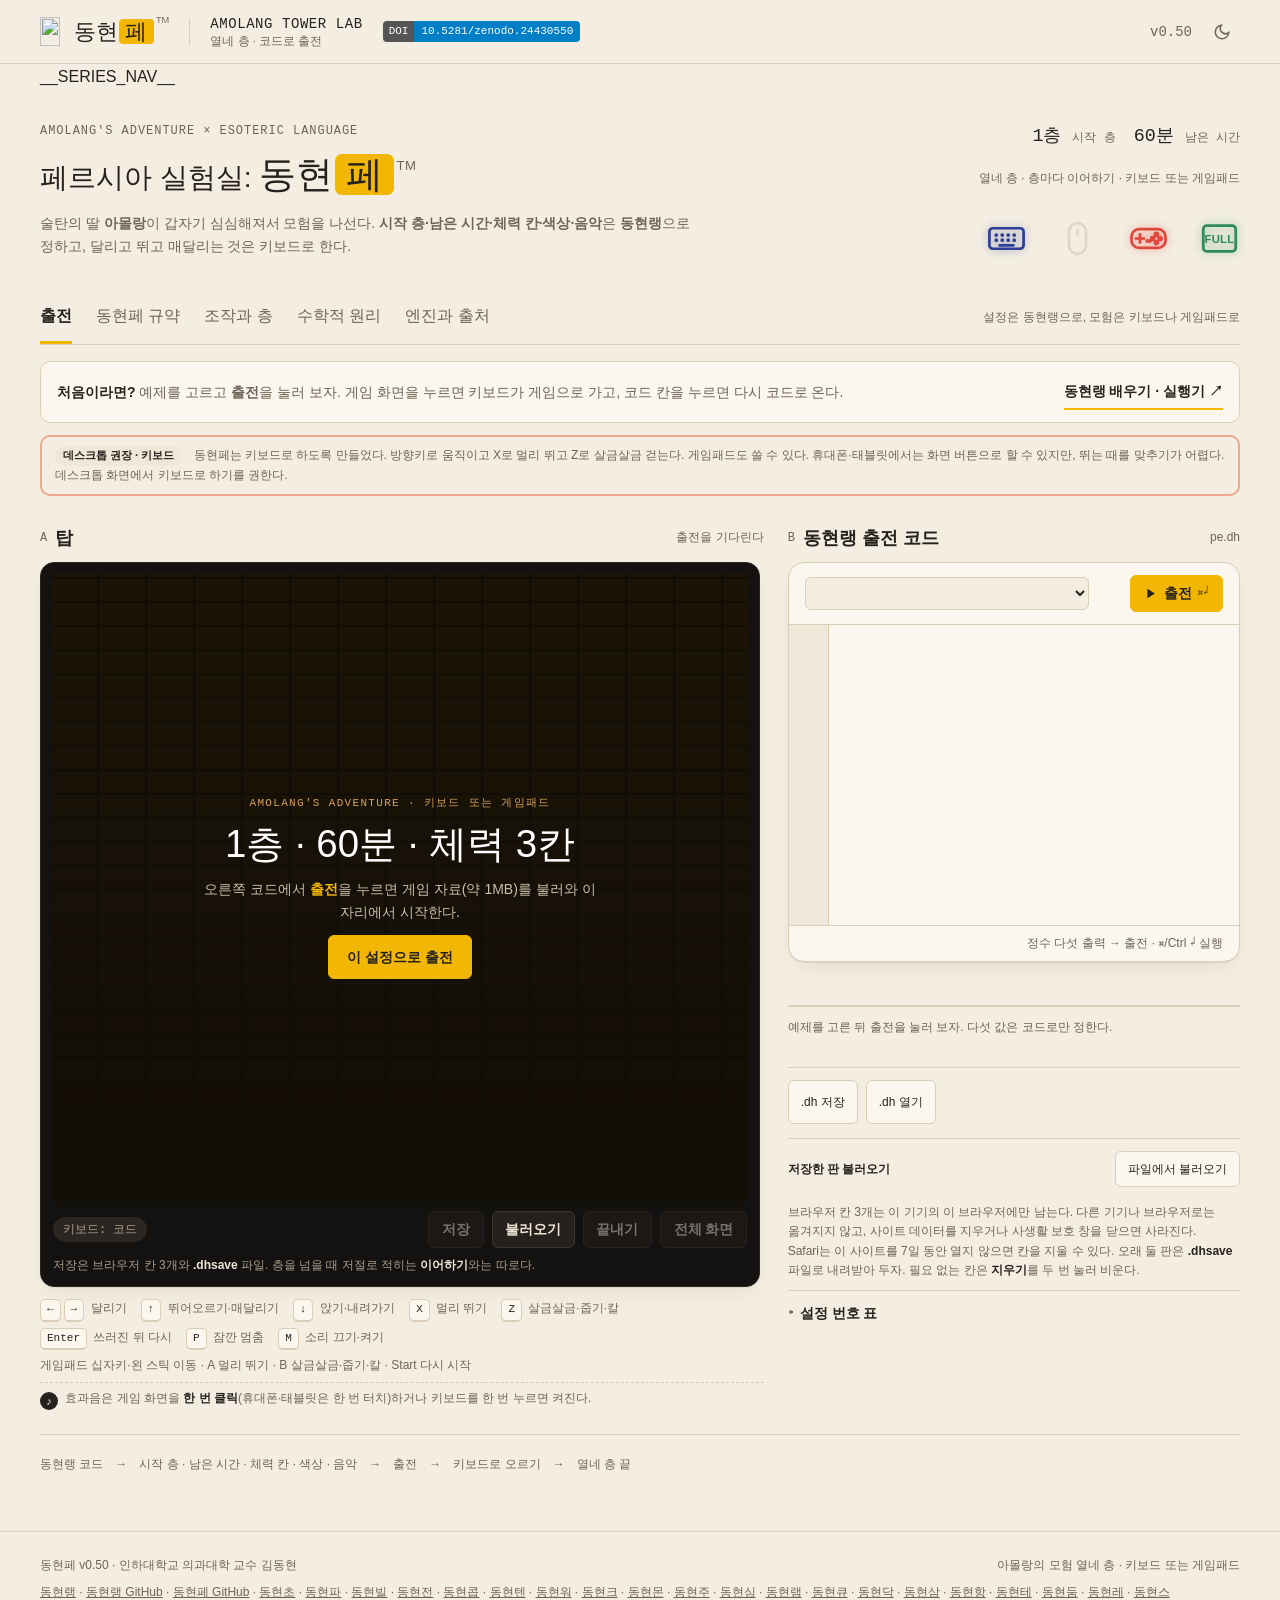
==== src/index.html @ 8d9ed193 "v0.50: 색상 3 연필 · 예제 열여덟 - 판 번호를 0.50으로 올림(페이지·README·CITATION·변경 기록) - 시험에 v0.50 저장 묶음 읽기를 더함  Co-au" ====
<!doctype html>
<html lang="ko" data-theme="light">
<head>
  <meta charset="utf-8"><meta name="viewport" content="width=device-width,initial-scale=1">
  <meta name="robots" content="noindex,nofollow">
  <meta name="description" content="시작 층·남은 시간·체력 칸·색상·음악을 동현랭 코드로 정하고, 심심해진 아몰랑과 열네 층을 키보드로 오른다.">
  <title>동현페™ · 코드로 정하고 키보드로 오른다</title>
  <link rel="icon" type="image/x-icon" sizes="16x16 32x32 48x48" href="./favicon.ico">
  <link rel="icon" type="image/png" sizes="32x32" href="./favicon.png">
  <link rel="apple-touch-icon" sizes="180x180" href="./apple-touch-icon.png">
  <link rel="stylesheet" href="./style.css">
</head>
<body>
<header class="header">
  <a class="brand" href="#" aria-label="동현페 첫 화면으로"><span class="brand-main"><img class="brand-icon" src="__BRAND_ICON__" alt="" width="96" height="96">동현<span>페</span><sup>TM</sup></span><i class="brand-divider"></i><span class="brand-sub">AMOLANG TOWER LAB<small>열네 층 · 코드로 출전</small></span></a><a class="doi-badge" href="https://doi.org/10.5281/zenodo.24430550" target="_blank" rel="noopener" aria-label="동현페 Zenodo DOI 10.5281/zenodo.24430550" title="Zenodo DOI (모든 버전)"><b>DOI</b><span>10.5281/zenodo.24430550</span></a>
  <div class="edition">v0.50<button id="theme" class="icon-btn" aria-label="밝은 화면과 어두운 화면 전환" title="화면 전환" aria-pressed="false"><svg width="18" height="18" viewBox="0 0 24 24" fill="none" stroke="currentColor" stroke-width="2" stroke-linecap="round" aria-hidden="true" focusable="false"><path d="M21 12.8A9 9 0 1 1 11.2 3a7 7 0 0 0 9.8 9.8z"/></svg></button></div>
</header>
<main>
__SERIES_NAV__
  <section class="intro">
    <div><div class="eyebrow">AMOLANG'S ADVENTURE × ESOTERIC LANGUAGE</div><h1>페르시아 실험실: <span class="title-brand">동현<span>페</span><sup>TM</sup></span></h1><p>술탄의 딸 <strong>아몰랑</strong>이 갑자기 심심해져서 모험을 나선다. <strong>시작 층·남은 시간·체력 칸·색상·음악</strong>은 <strong>동현랭</strong>으로 정하고, 달리고 뛰고 매달리는 것은 키보드로 한다.</p></div>
    <div class="model-stamp"><strong id="stamp-map">1층 <span>시작 층</span></strong><strong id="stamp-skill">60분 <span>남은 시간</span></strong><small>열네 층 · 층마다 이어하기 · 키보드 또는 게임패드</small><div class="input-marks" role="group" aria-label="입력 표식 · 쓸 수 있는 것: 키보드·게임패드·전체 화면"><span class="mark on kb" tabindex="0" data-tip="키보드 가능 · 이 실험실은 키보드로 조작할 수 있다." aria-label="키보드 가능"><svg viewBox="0 0 24 24" aria-hidden="true"><rect x="2" y="6" width="20" height="12" rx="2"/><path class="dots" d="M6 10h.01M9.5 10h.01M13 10h.01M16.5 10h.01M6 13h.01M9.5 13h.01M13 13h.01M16.5 13h.01"/><path d="M8 16h8"/></svg></span><span class="mark off ms" tabindex="0" data-tip="마우스 안 됨 · 이 실험실은 마우스로 조작하지 않는다. 화면 버튼은 손가락용이다." aria-label="마우스 안 됨"><svg viewBox="0 0 24 24" aria-hidden="true"><rect x="7" y="3" width="10" height="18" rx="5"/><path d="M12 7v3"/></svg></span><span class="mark on gp" tabindex="0" data-tip="게임패드 가능 · 이 실험실은 블루투스·USB 게임패드(닌텐도 배치)로 조작할 수 있다. 키보드 조작을 그대로 패드 버튼에 얹었다." aria-label="게임패드 가능"><svg viewBox="0 0 24 24" aria-hidden="true"><rect x="2" y="6.5" width="20" height="11" rx="4.5"/><path d="M7 9.6v4.8M4.6 12h4.8"/><circle cx="16.6" cy="9.6" r=".85"/><circle cx="14.4" cy="12" r=".85"/><circle cx="18.8" cy="12" r=".85"/><circle cx="16.6" cy="14.4" r=".85"/><path class="dots" d="M11.3 13.4h.01M12.9 13.4h.01"/></svg></span><span class="mark on fs" tabindex="0" data-tip="전체 화면 가능 · 출전한 뒤 화면 아래 <b>전체 화면</b> 버튼으로 게임 화면을 꽉 채울 수 있다." aria-label="전체 화면 가능"><svg viewBox="0 0 24 24" aria-hidden="true"><rect x="2.5" y="4.5" width="19" height="15" rx="2"/><text class="full" x="12" y="14.6" text-anchor="middle">FULL</text></svg></span></div></div>
  </section>
  <nav class="tabs" aria-label="동현페 메뉴"><button class="active" data-tab="play" aria-current="page">출전</button><button data-tab="protocol">동현페 규약</button><button data-tab="rules">조작과 층</button><button data-tab="math">수학적 원리</button><button data-tab="about">엔진과 출처</button><span>설정은 동현랭으로, 모험은 키보드나 게임패드로</span></nav>
  <div class="getting-started"><p><strong>처음이라면?</strong> 예제를 고르고 <b>출전</b>을 눌러 보자. 게임 화면을 누르면 키보드가 게임으로 가고, 코드 칸을 누르면 다시 코드로 온다.</p><a href="https://raspberry-kim.github.io/donghyun-lang/" target="_blank" rel="noopener">동현랭 배우기 · 실행기 ↗</a></div>
  <p class="mobile-note" id="mobile-note" role="note"><strong>데스크톱 권장 · 키보드</strong> 동현페는 키보드로 하도록 만들었다. 방향키로 움직이고 X로 멀리 뛰고 Z로 살금살금 걷는다. 게임패드도 쓸 수 있다. 휴대폰·태블릿에서는 화면 버튼으로 할 수 있지만, 뛰는 때를 맞추기가 어렵다. 데스크톱 화면에서 키보드로 하기를 권한다.</p>

  <section class="tab-panel" id="tab-play">
    <div class="play-grid">
      <div class="field-col">
        <div class="section-title"><h2><span>A</span> 탑</h2><span id="status" role="status">출전을 기다린다</span></div>
        <div class="game-wrap">
          <div class="game-screen" id="screen">
            <div class="full-tools" id="full-tools" hidden><button id="fs-save" class="exit-full" type="button">저장</button><button id="fs-load" class="exit-full" type="button">불러오기</button><button id="exit-full" class="exit-full" type="button" aria-label="전체 화면 닫기">✕ 닫기</button></div>
            <p class="full-hint" id="full-hint" hidden>원래 화면으로 돌아오려면 <b>✕ 닫기</b>를 누른다. <b>저장</b>과 <b>불러오기</b> 버튼도 함께 있다.</p>
            <p class="fs-note" id="fs-note" role="status" hidden></p>
            <div class="menu-back" id="menu-back" hidden><div class="game-menu" id="menu" role="dialog" aria-modal="true" aria-labelledby="menu-title"></div></div>
            <div class="game-poster" id="poster">
              <div class="game-poster-in">
                <span class="game-tag">AMOLANG'S ADVENTURE · 키보드 또는 게임패드</span>
                <strong id="poster-map">1층 · 60분 · 체력 3칸</strong>
                <p>오른쪽 코드에서 <b>출전</b>을 누르면 게임 자료(약 1MB)를 불러와 이 자리에서 시작한다.</p>
                <button id="poster-run" class="dh-btn dh-run">이 설정으로 출전</button>
                <button id="poster-cont" class="dh-btn" hidden>이어하기</button>
              </div>
            </div>
          </div>
          <div class="game-bar">
            <span class="focus-pill" id="focus-pill" data-on="false">키보드: 코드</span>
            <button id="game-save" class="dh-btn" disabled title="지금 판을 브라우저 칸이나 파일에 적어 둔다">저장</button>
            <button id="game-load" class="dh-btn" title="저장해 둔 판을 이어 한다">불러오기</button><input id="load-file" type="file" accept=".dhsave,.json,application/json" hidden>
            <button id="stop" class="dh-btn" disabled>끝내기</button>
            <button id="full" class="dh-btn" disabled>전체 화면</button>
            <span class="save-note">저장은 브라우저 칸 3개와 <b>.dhsave</b> 파일. 층을 넘을 때 저절로 적히는 <b>이어하기</b>와는 따로다.</span>
          </div>
        </div>
        <ul class="keys" aria-label="조작 키">
          <li><kbd>←</kbd><kbd>→</kbd> 달리기</li>
          <li><kbd>↑</kbd> 뛰어오르기·매달리기</li>
          <li><kbd>↓</kbd> 앉기·내려가기</li>
          <li><kbd>X</kbd> 멀리 뛰기</li>
          <li><kbd>Z</kbd> 살금살금·줍기·칼</li>
          <li><kbd>Enter</kbd> 쓰러진 뒤 다시</li>
          <li><kbd>P</kbd> 잠깐 멈춤</li>
          <li><kbd>M</kbd> 소리 끄기·켜기</li>
          <li><span class="pad-tag">게임패드</span> 십자키·왼 스틱 이동 · A 멀리 뛰기 · B 살금살금·줍기·칼 · Start 다시 시작</li>
          <li class="key-sound"><span class="snd-ico" aria-hidden="true">♪</span> 효과음은 게임 화면을 <b>한 번 클릭</b>(휴대폰·태블릿은 한 번 터치)하거나 키보드를 한 번 누르면 켜진다.</li>
        </ul>
      </div>
      <div class="side-col">
        <div class="section-title"><h2><span>B</span> 동현랭 출전 코드</h2><span>pe.dh</span></div>
        <div class="dh-panel">
          <div class="dh-head"><select id="example" aria-label="동현랭 출전 예제 선택"></select><span class="dh-spacer"></span><button id="run" class="dh-btn dh-run" title="Ctrl/⌘ + Enter"><svg viewBox="0 0 24 24" fill="currentColor" aria-hidden="true"><path d="M7 4.5v15l12-7.5z"></path></svg>출전 <kbd>⌘↵</kbd></button></div>
          <div class="code-wrap"><div id="lines" aria-hidden="true"></div><textarea id="code" aria-label="동현랭 출전 코드" spellcheck="false" autocomplete="off" autocapitalize="off"></textarea></div>
          <div class="code-meta dh-status"><span id="line-count"></span><span>정수 다섯 출력 → 출전 · ⌘/Ctrl ↵ 실행</span></div>
        </div>
        <p id="example-note"></p>
        <div class="sortie-card" id="set-card"></div>
        <p id="result" aria-live="polite">예제를 고른 뒤 출전을 눌러 보자. 다섯 값은 코드로만 정한다.</p>
        <div class="file-row"><button id="save">.dh 저장</button><label class="file-label">.dh 열기<input id="open" type="file" accept=".dh,.txt,text/plain" hidden></label></div>
        <div class="load-box"><div class="load-head"><strong>저장한 판 불러오기</strong><label class="file-label" tabindex="0">파일에서 불러오기<input id="load-file-setup" type="file" accept=".dhsave,.json,application/json" hidden></label></div><div class="slot-list" id="slot-list"></div><p class="slot-note">브라우저 칸 3개는 이 기기의 이 브라우저에만 남는다. 다른 기기나 브라우저로는 옮겨지지 않고, 사이트 데이터를 지우거나 사생활 보호 창을 닫으면 사라진다. Safari는 이 사이트를 7일 동안 열지 않으면 칸을 지울 수 있다. 오래 둘 판은 <b>.dhsave</b> 파일로 내려받아 두자. 필요 없는 칸은 <b>지우기</b>를 두 번 눌러 비운다.</p></div>
        <details class="lang-rule"><summary>설정 번호 표</summary><div class="table-wrap"><table><thead><tr><th>자리</th><th>설정</th><th>값</th><th>기본값</th></tr></thead><tbody><tr><td>첫째</td><td>시작 층</td><td>1–14</td><td>1</td></tr><tr><td>둘째</td><td>남은 시간(분)</td><td>1–60</td><td>60</td></tr><tr><td>셋째</td><td>체력 칸</td><td>1–9</td><td>3</td></tr><tr><td>넷째</td><td>색상</td><td>0 그레이스케일 · 1 컬러 · 2 본래 색 · 3 연필</td><td>0</td></tr><tr><td>다섯째</td><td>음악</td><td>0 끔 · 1 켬</td><td>1</td></tr></tbody></table></div></details>
      </div>
    </div>
    <div class="workflow"><span>동현랭 코드</span><b>→</b><span>시작 층 · 남은 시간 · 체력 칸 · 색상 · 음악</span><b>→</b><span>출전</span><b>→</b><span>키보드로 오르기</span><b>→</b><span>열네 층 끝</span></div>
  </section>

  <section class="tab-panel document" id="tab-protocol" hidden>
    <div class="doc-heading"><div class="eyebrow">SORTIE PROTOCOL</div><h2>동현페 규약</h2></div>
    <div class="doc-columns">
      <div>
        <h3>코드 안내</h3>
        <p>동현랭 코드가 출력한 정수 다섯 개를 차례로 읽는다.</p>
        <div class="table-wrap"><table class="proto">
          <thead><tr><th>순서</th><th>값</th><th>범위</th><th>기본</th></tr></thead>
          <tbody>
            <tr><td>1</td><td>시작 층</td><td><code>1</code>–<code>14</code></td><td>1</td></tr>
            <tr><td>2</td><td>남은 시간(분)</td><td><code>1</code>–<code>60</code></td><td>60</td></tr>
            <tr><td>3</td><td>체력 칸</td><td><code>1</code>–<code>9</code></td><td>3</td></tr>
            <tr><td>4</td><td>색상</td><td><code>0</code> 그레이스케일 · <code>1</code> 컬러 · <code>2</code> 본래 색 · <code>3</code> 연필</td><td>0</td></tr>
            <tr><td>5</td><td>음악</td><td><code>0</code> 끔 · <code>1</code> 켬</td><td>1</td></tr>
          </tbody>
        </table></div>
        <ul>
          <li>아무것도 출력하지 않으면 기본값 <code>1 60 3 0 1</code>로 나선다.</li>
          <li>정수가 다섯 개가 아니거나 범위를 벗어나면 출전하지 않고 오류를 알려 준다.</li>
          <li>색상 <code>0</code> 그레이스케일은 CGA 네 색 화면을 흰 형광체 흑백 모니터로 보던 때의 색감이다. 검정·어두운 회색·밝은 회색·흰색 네 단계로 그린다.</li>
          <li>색상 <code>1</code> 컬러는 파스텔이다. 벽돌은 버터빛 노랑, 바탕은 짙은 남보라로 두고 횃불·체력·문 같은 나머지 색은 채도를 낮춘다.</li>
          <li>색상 <code>2</code>는 층마다 다른 원작의 본래 색이다.</li>
          <li>색상 <code>3</code> 연필은 그레이스케일 화면을 종이 위 연필 그림으로 옮긴다. 밝기가 바뀌는 자리에 윤곽선을 긋고, 어두울수록 빗금을 촘촘히 넣는다. 넓은 어둠은 칠하지 않고 종이로 남긴다. 아래 띠의 체력·시간·층 글자는 짙게 칠한다.</li>
        </ul>
        <h3>예제</h3>
        <p>예제는 여섯 가지 출전을 그레이스케일 · 컬러 · 연필의 셋씩 묶은 열여덟이다. 번호는 출전마다 그레이스케일, 컬러, 연필 차례이고, 한 묶음 안에서는 넷째 값만 다르다.</p>
        <p><strong>01 · 기본 · 그레이스케일</strong>은 <code>1 60 3 0 1</code>을, <strong>02 · 기본 · 컬러</strong>는 <code>1 60 3 1 1</code>을, <strong>03 · 기본 · 연필</strong>은 <code>1 60 3 3 1</code>을 출력한다. 0은 <code>도옹ㅠ</code>, 60은 <code>도오오오오오오오오옹 도오오오오옹</code>(10 × 6)이다. <strong>16–18 · 계산해서 정하기</strong>는 시작 층을 변수 <code>동현</code>에 담고 남은 시간 = 64 − 층 × 4를 <code>동동현</code>으로 계산해 <code>9 28 3 0 1</code>, <code>9 28 3 1 1</code>, <code>9 28 3 3 1</code>을 출력한다.</p>
      </div>
      <div>
        <h3>값이 듣는 때</h3>
        <ul>
          <li><strong>시작 층·남은 시간·체력 칸</strong>은 출전할 때 한 번 정해진다. 층을 넘어가면 남은 시간과 체력 칸은 게임이 이어서 센다.</li>
          <li><strong>체력 칸</strong>은 가득 찬 채로 시작한다. 큰 물약을 마시면 한 칸이 늘어난다.</li>
          <li><strong>쓰러지면</strong> Enter(게임패드 Start)로 그 층의 처음부터 다시 한다. 시간은 돌아오지 않는다.</li>
          <li><strong>음악</strong>은 층을 시작할 때와 장면이 바뀔 때 나오는 원작의 짧은 곡이다. 예제와 기본값은 모두 켬(1)이다. 0으로 꺼도 발소리·문·칼 같은 효과음은 난다. 게임 중 <kbd>M</kbd>은 모든 소리를 끄고 켠다.</li>
        </ul>
        <h3>저장과 불러오기</h3>
        <p>게임 화면 아래의 <b>저장</b>을 누르면 게임이 멎고 메뉴가 뜬다. <b>브라우저 칸</b> 셋 가운데 하나에 적거나 <b>.dhsave</b> 파일로 내려받는다. <b>불러오기</b>는 칸이나 파일에서 저장한 그 순간으로 돌아간다. 층·방·남은 시간·체력은 물론 색상과 음악도 저장할 때 그대로이고, 편집기의 코드는 바뀌지 않는다. v0.33까지의 판에서 저장한 것은 노랑을 컬러로, 본래 색을 본래 색으로 옮겨 연다. 전체 화면에서도 같은 버튼이 화면 위쪽에 함께 뜬다. 저절로 저장하지는 않는다.</p>
        <p>브라우저 칸은 이 기기의 이 브라우저에만 남는다. 다른 기기로 옮기거나 오래 두려면 파일로 내려받자. 저장 파일에는 게임의 기억 장치(약 33KB)가 통째로 들어간다. 불러온 직후에는 울리고 있던 음이 다시 울리지 않고, 다음 음부터 난다.</p>
        <h3>이어하기</h3>
        <p>위의 저장과는 따로다. 층을 하나 넘을 때마다 층·남은 시간·체력 칸을 이 브라우저에 적어 둔다. 다음에 열면 전장 화면에 <b>이어하기</b> 버튼이 나온다. 이어하기는 적어 둔 층의 처음에서 시작하고, 색상과 음악은 지금 코드 값을 따른다. 적어 둔 것은 이 브라우저 안에만 있다.</p>
        <h3>시간이 다 되면</h3>
        <p>남은 시간이 0이 되면 모험이 끝난다. 다시 출전하면 코드 값으로 새로 시작한다.</p>
      </div>
    </div>
  </section>

  <section class="tab-panel document" id="tab-rules" hidden>
    <div class="doc-heading"><div class="eyebrow">CONTROLS & FLOORS</div><h2>조작과 층</h2></div>
    <div class="doc-columns">
      <div>
        <p class="input-note">머리글 오른쪽에 붙은 네 아이콘(키보드·마우스·게임패드·전체 화면 FULL)은 입력 표식이다. 켜진 것만 이 실험실에서 쓸 수 있다.</p>
        <h3>키보드</h3>
        <div class="table-wrap"><table class="proto">
          <tbody>
            <tr><td><kbd>←</kbd> <kbd>→</kbd></td><td>달리기 · 돌아서기</td></tr>
            <tr><td><kbd>↑</kbd></td><td>제자리 뛰어오르기 · 위 칸 잡고 오르기 · 문으로 들어가기</td></tr>
            <tr><td><kbd>↓</kbd></td><td>앉기 · 끝에서 매달려 내려가기</td></tr>
            <tr><td><kbd>X</kbd></td><td>멀리 뛰기(달리면서 누르면 더 멀리) · 칼싸움에서 찌르기</td></tr>
            <tr><td><kbd>Z</kbd></td><td>누른 채 걸으면 살금살금 한 걸음 · 물약과 칼 줍기 · 매달려 버티기 · 칼 뽑기와 넣기</td></tr>
            <tr><td><kbd>Enter</kbd></td><td>쓰러진 뒤 그 층 다시 시작</td></tr>
            <tr><td><kbd>P</kbd></td><td>잠깐 멈춤</td></tr>
            <tr><td><kbd>M</kbd></td><td>소리 끄기 · 켜기</td></tr>
          </tbody>
        </table></div>
        <h3>게임패드</h3>
        <p>닌텐도 배치를 따른다. 십자키와 왼 스틱이 이동, <b>A</b>가 멀리 뛰기(X), <b>B</b>가 살금살금·줍기·칼(Z), <b>Start</b>가 다시 시작(Enter)이다.</p>
        <h3>휴대폰·태블릿</h3>
        <p>화면에 십자 버튼과 A·B·Start 버튼이 붙는다. 세로로 들면 게임 화면 아래에, 가로로 눕히면 양옆에 놓인다. 달리기와 뛰기를 함께 눌러야 하는 곳이 많아 키보드나 게임패드가 훨씬 편하다.</p>
      </div>
      <div>
        <h3>열네 층</h3>
        <div class="table-wrap"><table class="proto">
          <thead><tr><th>층</th><th>모습</th><th>눈에 띄는 것</th></tr></thead>
          <tbody><tr><td>1</td><td>지하 감옥</td><td>칼을 찾는다</td></tr><tr><td>2</td><td>지하 감옥</td><td>첫 경비병들</td></tr><tr><td>3</td><td>지하 감옥</td><td>해골과 긴 달리기</td></tr><tr><td>4</td><td>궁전</td><td>거울</td></tr><tr><td>5</td><td>궁전</td><td>물약을 가로채는 그림자</td></tr><tr><td>6</td><td>궁전</td><td>뚱뚱한 경비병과 낭떠러지</td></tr><tr><td>7</td><td>지하 감옥</td><td>깃털 물약</td></tr><tr><td>8</td><td>지하 감옥</td><td>쥐가 여는 문</td></tr><tr><td>9</td><td>지하 감옥</td><td>긴 길과 많은 문</td></tr><tr><td>10</td><td>궁전</td><td>경비병이 많은 방</td></tr><tr><td>11</td><td>궁전</td><td>무너지는 바닥</td></tr><tr><td>12</td><td>탑</td><td>그림자와 만나는 곳</td></tr><tr><td>13</td><td>탑</td><td>마지막 상대</td></tr><tr><td>14</td><td>궁전</td><td>모험의 끝</td></tr></tbody>
        </table></div>
        <p>13층과 14층에서도 화면의 층 알림은 원작 그대로 “LEVEL 12”라고 나온다. 원작이 마지막 세 구역을 한 층으로 세기 때문이다. 동현페는 구역마다 번호를 붙여 열네 층으로 센다.</p>
        <h3>알아 둘 것</h3>
        <ul>
          <li>두 칸 높이에서 떨어지면 체력 한 칸이 줄고, 세 칸 높이면 쓰러진다.</li>
          <li>가시는 살금살금(<kbd>Z</kbd>) 지나면 다치지 않는다.</li>
          <li>칼은 1층에서 찾는다. 칼 없이 경비병을 만나면 이길 수 없다.</li>
          <li>바닥의 볼록한 판은 문을 열거나 닫는다.</li>
        </ul>
      </div>
    </div>
  </section>

  <!-- 수학적 원리 --><section id="tab-math" class="tab-panel document" hidden><div class="doc-heading"><div class="eyebrow">MATHEMATICAL PRINCIPLES · v0.50</div><h2>수학적 원리.<br>숫자로 읽는 여덟 비트 탑.</h2><p>동현페는 1999년 휴대용 게임기 프로그램을 자바스크립트로 옮겨 구동한다. 아래 숫자와 식은 지금 엔진 코드(<code>engine/src</code>)에 들어 있는 그대로다.</p></div><div class="math-grid">
<article><h3><span class="math-num">1</span>한 화면의 길이</h3><p>원래 기기의 시계는 1초에 4,194,304번 뛰고, 화면 한 장을 그리는 데 70,224번이 든다.</p><div class="eq big"><span class="eq-run"><math><mrow><mfrac><mn>4194304</mn><mn>70224</mn></mfrac><mo>≈</mo><mn>59.73</mn></mrow></math></span></div><p>그래서 1초에 약 59.73장을 그린다. 게임의 한 걸음(틱)은 화면 다섯 장이므로 1초에 약 11.9걸음이다.</p></article>
<article><h3><span class="math-num">2</span>방과 칸</h3><p>방 하나는 가로 10칸, 세로 3칸이다. 칸 하나는 가로 16픽셀, 세로 40픽셀이다.</p><div class="eq big"><span class="eq-run"><math><mrow><mn>10</mn><mo>×</mo><mn>16</mn><mo>=</mo><mn>160</mn></mrow></math></span><span class="eq-run"><math><mrow><mn>4</mn><mo>+</mo><mn>3</mn><mo>×</mo><mn>40</mn><mo>=</mo><mn>124</mn></mrow></math></span></div><p>화면은 160 × 144픽셀이고, 위 4픽셀과 아래 20픽셀은 윗방 바닥과 체력 줄이다. 주인공은 반 칸(8픽셀) 단위로 움직인다.</p></article>
<article><h3><span class="math-num">3</span>기둥 뒤로 가기</h3><p>주인공 그림은 8픽셀 조각으로 나뉜다. 조각의 왼쪽 위 점 <math><mrow><mo>(</mo><mi>x</mi><mo>,</mo><mi>y</mi><mo>)</mo></mrow></math>이 놓인 칸을 찾는다.</p><div class="eq big"><span class="eq-run"><math><mrow><mi>열</mi><mo>=</mo><mo>⌊</mo><mfrac><mi>x</mi><mn>16</mn></mfrac><mo>⌋</mo></mrow></math></span><span class="eq-run"><math><mrow><mi>줄</mi><mo>=</mo><mo>⌊</mo><mfrac><mrow><mi>y</mi><mo>−</mo><mn>4</mn></mrow><mn>40</mn></mfrac><mo>⌋</mo></mrow></math></span></div><p>그 칸이 기둥이나 벽 앞면이면, 칸의 왼쪽 반(<math><mrow><mi>x</mi><mo>mod</mo><mn>16</mn><mo>&lt;</mo><mn>8</mn></mrow></math>)인지 오른쪽 반인지에 따라 조각을 그리지 않는다. 아몰랑 그림은 원래 그림보다 크지만 같은 판정을 모든 픽셀에 쓴다.</p></article>
<article><h3><span class="math-num">4</span>남은 시간</h3><p>시간은 분과 초 두 칸에 담는다. 초가 0에서 한 번 더 줄면 분이 하나 줄고 초는 59가 된다.</p><div class="eq big"><span class="eq-run"><math><mrow><mi>T</mi><mo>=</mo><mn>60</mn><mi>m</mi><mo>+</mo><mi>s</mi></mrow></math></span></div><p>코드의 둘째 값이 <math><mrow><mi>m</mi></mrow></math>이고 <math><mrow><mi>s</mi><mo>=</mo><mn>0</mn></mrow></math>에서 시작한다. <math><mrow><mi>T</mi><mo>=</mo><mn>0</mn></mrow></math>이 되면 끝난다.</p></article>
<article><h3><span class="math-num">5</span>색상 바꾸기</h3><p>원작 색표의 색을 화면에 내기 전에 한 번 옮긴다. 그레이스케일(0)은 색의 밝기 <math><mrow><mi>Y</mi></mrow></math>를 구해 네 단계 가운데 하나로 보낸다.</p><div class="eq big"><span class="eq-run"><math><mrow><mi>Y</mi><mo>=</mo><mn>0.299</mn><mi>R</mi><mo>+</mo><mn>0.587</mn><mi>G</mi><mo>+</mo><mn>0.114</mn><mi>B</mi></mrow></math></span></div><p><math><mrow><mi>Y</mi><mo>&lt;</mo><mn>0.08</mn></mrow></math>은 검정, <math><mrow><mi>Y</mi><mo>&lt;</mo><mn>0.21</mn></mrow></math>은 어두운 회색, <math><mrow><mi>Y</mi><mo>&lt;</mo><mn>0.52</mn></mrow></math>는 밝은 회색, 그 위는 흰색이다. 네 색은 (10, 11, 13)·(92, 97, 104)·(168, 174, 181)·(240, 243, 246)으로, 흰 형광체처럼 살짝 푸르다. 아몰랑의 치마는 어두운 회색으로 따로 정했다.</p><p>컬러(1)는 색상·채도·밝기(<math><mrow><mi>h</mi></mrow></math>, <math><mrow><mi>s</mi></mrow></math>, <math><mrow><mi>v</mi></mrow></math>)로 옮긴다. 층의 주제색과 색상이 24° 안쪽으로 가까운 색이 벽돌이고, 벽돌은 색상을 46°로 모은다.</p><div class="eq big"><span class="eq-run"><math><mrow><msup><mi>s</mi><mo>′</mo></msup><mo>=</mo><mn>0.46</mn><mo>−</mo><mn>0.22</mn><mi>v</mi></mrow></math></span><span class="eq-run"><math><mrow><msup><mi>v</mi><mo>′</mo></msup><mo>=</mo><mn>0.56</mn><mo>+</mo><mn>0.42</mn><msup><mi>v</mi><mn>0.6</mn></msup></mrow></math></span></div><p>횃불·체력·글자·문 같은 나머지 색은 색상을 지키고 채도와 밝기만 옮긴다.</p><div class="eq big"><span class="eq-run"><math><mrow><msup><mi>s</mi><mo>′</mo></msup><mo>=</mo><mi>min</mi><mo>(</mo><mn>0.5</mn><mo>,</mo><mn>0.52</mn><mi>s</mi><mo>)</mo></mrow></math></span><span class="eq-run"><math><mrow><msup><mi>v</mi><mo>′</mo></msup><mo>=</mo><mn>0.40</mn><mo>+</mo><mn>0.58</mn><mi>v</mi></mrow></math></span></div><p>회색은 색상 32°의 따뜻한 돌빛(<math><mrow><msup><mi>s</mi><mo>′</mo></msup><mo>=</mo><mn>0.16</mn><mo>−</mo><mn>0.11</mn><mi>v</mi></mrow></math>, <math><mrow><msup><mi>v</mi><mo>′</mo></msup><mo>=</mo><mn>0.38</mn><mo>+</mo><mn>0.60</mn><mi>v</mi></mrow></math>)으로, 검정은 짙은 남보라 (16, 14, 24)로 보낸다. 본래 색(2)은 아무것도 옮기지 않는다.</p><p>연필(3)은 그레이스케일로 그린 화면(320×288)을 세 배(960×864)의 종이로 옮긴다. 이웃한 두 칸의 단계가 다르면 그 자리가 윤곽선이다. 빗금은 비스듬한 줄 번호 <math><mrow><mi>d</mi><mo>=</mo><mi>x</mi><mo>+</mo><mi>y</mi><mo>+</mo><mi>w</mi></mrow></math>(<math><mrow><mi>w</mi></mrow></math>는 손이 떨리듯 천천히 변하는 값, 3픽셀까지)를 간격 <math><mrow><mi>p</mi></mrow></math>로 나눈 나머지가 굵기보다 작은 곳에 긋는다. 밝은 회색은 <math><mrow><mi>p</mi><mo>=</mo><mn>9</mn></mrow></math>, 어두운 회색은 <math><mrow><mi>p</mi><mo>=</mo><mn>6</mn></mrow></math>에 반대 방향 줄(<math><mrow><mi>p</mi><mo>=</mo><mn>9</mn></mrow></math>)을 겹치고, 검정은 두 방향 모두 <math><mrow><mi>p</mi><mo>=</mo><mn>4</mn></mrow></math>다. 배경에서 원래 칸으로 125픽셀 넘게 이어진 검정은 빈 곳으로 보고 종이로 남긴다(<math><mrow><mi>p</mi><mo>=</mo><mn>26</mn></mrow></math>의 옅은 줄만 긋는다). 흑연의 짙기 <math><mrow><mi>a</mi></mrow></math>(0–1)로 종이색 (246, 241, 228)과 흑연색 (62, 62, 70)을 섞는다.</p><div class="eq big"><span class="eq-run"><math><mrow><mtext>색</mtext><mo>=</mo><mo>(</mo><mn>1</mn><mo>−</mo><mi>a</mi><mo>)</mo><mo>·</mo><mtext>종이</mtext><mo>+</mo><mi>a</mi><mo>·</mo><mtext>흑연</mtext></mrow></math></span></div><p>빗금과 얼룩, 종이결은 한 번 만들어 화면에 고정하므로 움직여도 무늬가 떨지 않는다. 화면은 48×48 조각으로 나누어 바뀐 조각만 다시 그린다.</p></article>
<article><h3><span class="math-num">6</span>그림 맞추기</h3><p>화면마다 원래 주인공 그림이 578장 가운데 어느 장인지 찾는다. 후보 장이 화면에 보이는 주인공 픽셀을 하나도 빠짐없이 설명하면 그 장이다. 후보가 여럿이면 가려진 픽셀 수가 가장 적은 장을 고른다.</p><div class="eq big"><span class="eq-run"><math><mrow><mi>가려진 픽셀</mi><mo>=</mo><mi>장의 픽셀 수</mi><mo>−</mo><mi>보이는 픽셀 수</mi></mrow></math></span></div><p>찾은 자리에 두 배 크기로 그린 아몰랑을 놓는다.</p></article>
<article><h3><span class="math-num">7</span>옮긴 프로그램의 크기</h3><p>원래 프로그램에서 실제로 쓰이는 명령 7,582개를 36덩어리의 자바스크립트로 옮겼다. 명령마다 걸리는 시계 수를 그대로 세어 화면과 소리의 때를 맞춘다.</p><div class="eq big"><span class="eq-run"><math><mrow><mn>160</mn><mo>×</mo><mn>144</mn><mo>→</mo><mn>320</mn><mo>×</mo><mn>288</mn></mrow></math></span></div><p>화면은 가로세로 두 배로 키워 그린다.</p></article>
<article><h3><span class="math-num">8</span>화면 한 장을 그리는 순서</h3><p>화면 한 장은 가로줄 154개로 센다. 한 줄에 시계가 456번 뛴다.</p><div class="eq big"><span class="eq-run"><math><mrow><mn>154</mn><mo>×</mo><mn>456</mn><mo>=</mo><mn>70224</mn></mrow></math></span></div><p>위에서부터 144줄이 보이는 줄이고 나머지 10줄 동안 게임이 다음 장을 준비한다. 줄마다 배경 → 뒤쪽 그림 → 주인공 → 앞쪽 그림 순서로 색을 얹는다. 배경 칸에 ‘앞’ 표시가 있으면 그 칸의 색이 그림을 덮는다.</p></article>
<article><h3><span class="math-num">9</span>색 다섯 비트를 여덟 비트로</h3><p>원래 기기의 색은 빨강·초록·파랑이 저마다 0–31이다. 화면에 낼 때 8을 곱한다.</p><div class="eq big"><span class="eq-run"><math><mrow><msub><mi>c</mi><mn>8</mn></msub><mo>=</mo><mn>8</mn><msub><mi>c</mi><mn>5</mn></msub></mrow></math></span><span class="eq-run"><math><mrow><mn>0</mn><mo>≤</mo><msub><mi>c</mi><mn>5</mn></msub><mo>≤</mo><mn>31</mn></mrow></math></span></div><p>가장 밝은 값은 248이다. 한 칸의 그림은 색 네 개짜리 팔레트 여덟 벌 가운데 하나를 고른다.</p></article>
<article><h3><span class="math-num">10</span>소리의 높이</h3><p>네모 물결 두 줄기는 주파수 값 <math><mrow><mi>x</mi></mrow></math>(0–2047)로 높이를 정한다. 물결 한 바퀴는 여덟 걸음이고 한 걸음이 <math><mrow><mn>4</mn><mo>(</mo><mn>2048</mn><mo>−</mo><mi>x</mi><mo>)</mo></mrow></math>번의 시계다.</p><div class="eq big"><span class="eq-run"><math><mrow><mi>f</mi><mo>=</mo><mfrac><mn>4194304</mn><mrow><mn>32</mn><mo>(</mo><mn>2048</mn><mo>−</mo><mi>x</mi><mo>)</mo></mrow></mfrac></mrow></math></span><span class="eq-run"><math><mrow><mo>=</mo><mfrac><mn>131072</mn><mrow><mn>2048</mn><mo>−</mo><mi>x</mi></mrow></mfrac><mtext> Hz</mtext></mrow></math></span></div><p>셋째 줄기(32걸음짜리 물결)는 같은 <math><mrow><mi>x</mi></mrow></math>에서 <math><mrow><mfrac><mn>65536</mn><mrow><mn>2048</mn><mo>−</mo><mi>x</mi></mrow></mfrac></mrow></math> Hz로 한 옥타브 낮다. 소리 한 조각의 크기는 그 조각 동안 물결이 높이 있던 시간의 비율에 음량(0–15)을 곱해 구한다.</p></article>
<article><h3><span class="math-num">11</span>잡음과 소리의 박자</h3><p>발소리와 문소리는 넷째 줄기의 잡음이다. 15비트 칸을 오른쪽으로 한 칸씩 밀면서 맨 아래 두 비트를 서로 견주어 새 비트를 만든다.</p><div class="eq big"><span class="eq-run"><math><mrow><mi>b</mi><mo>=</mo><msub><mi>r</mi><mn>0</mn></msub><mo>⊕</mo><msub><mi>r</mi><mn>1</mn></msub></mrow></math></span><span class="eq-run"><math><mrow><mi>r</mi><mo>←</mo><mo>⌊</mo><mfrac><mi>r</mi><mn>2</mn></mfrac><mo>⌋</mo><mo>+</mo><msup><mn>2</mn><mn>14</mn></msup><mi>b</mi></mrow></math></span></div><p>소리의 길이·음량 변화·미끄러짐은 시계 8,192번마다 한 박자씩 센다. <math><mrow><mfrac><mn>4194304</mn><mn>8192</mn></mfrac><mo>=</mo><mn>512</mn></mrow></math>이므로 1초에 512박자다.</p></article>
<article><h3><span class="math-num">12</span>브라우저의 때 맞추기</h3><p>브라우저는 보통 1초에 60번 또는 120번 그리라고 부른다. 부를 때마다 지난 시간을 모아 두고, 한 장의 길이만큼 모였을 때만 게임을 한 장 나아가게 한다.</p><div class="eq big"><span class="eq-run"><math><mrow><mi>한 장</mi><mo>=</mo><mfrac><mn>1000</mn><mn>59.73</mn></mfrac><mo>≈</mo><mn>16.74</mn><mtext> ms</mtext></mrow></math></span></div><p>그래서 화면 주사율이 달라도 게임 빠르기가 같다. 한 번에 넉 장까지만 따라잡고, 탭을 떠났다 돌아오면 밀린 시간은 0.1초까지만 친다.</p></article>
</div></section>
  <section class="tab-panel document" id="tab-about" hidden>
    <div class="doc-heading"><div class="eyebrow">ENGINE & CREDITS</div><h2>엔진과 출처</h2></div>
    <div class="doc-columns">
      <div>
        <h3>원작</h3>
        <p>Prince of Persia 게임보이 컬러판(1999). 개발 Ed Magnin and Associates, 배급 Red Orb Entertainment. 원작자 Jordan Mechner, 음악 Francis Mechner·Tommy Tallarico. 출처: <a href="https://www.mobygames.com/game/196/prince-of-persia/releases/" target="_blank" rel="noopener">MobyGames 출시 목록</a>, <a href="https://www.nintendolife.com/reviews/2012/01/prince_of_persia_3dsvc" target="_blank" rel="noopener">Nintendo Life</a>, <a href="https://www.vgmpf.com/Wiki/index.php?title=Prince_of_Persia_(GB)" target="_blank" rel="noopener">VGMPF</a>.</p>
        <h3>엔진</h3>
        <p>원작 프로그램을 명령 단위로 자바스크립트에 옮겼다(<code>pe/core.js</code>). 화면·소리 장치는 새로 짰다(<code>pe/apu.js</code>, <code>engine/src</code>). 제목 화면·암호 입력·끝 장면은 넣지 않았고, 곧바로 층에서 시작한다.</p>
        <h3>권리</h3>
        <p>이 실험실에는 원작의 층 자료·배경 그림·소리 자료 228,169바이트와 원작 프로그램을 옮긴 코드가 들어 있다. 이 부분의 권리는 원작 권리자에게 있고, 동현페는 허락을 받지 않았다. 원작 권리자가 원하면 저장소와 페이지를 바로 내린다.</p>
      </div>
      <div>
        <h3>동현페가 만든 것</h3>
        <p>주인공 아몰랑 그림 578장(원작 주인공 그림 자리에 맞춰 새로 그림), 그레이스케일·파스텔 컬러·연필 색상, 동현랭 출전 규약과 예제, 층마다 이어하기, 저장과 불러오기, 화면 버튼과 게임패드 연결, 이 페이지. 동현페가 만든 부분은 MIT 라이선스다.</p>
        <h3>글꼴</h3>
        <p>Black Han Sans, Nanum Gothic Coding, Pretendard — SIL Open Font License 1.1.</p>
      </div>
    </div>
    <aside class="maker-note"><span class="eyebrow">만든 사람</span><p>인하대학교 의과대학 김동현 교수는 백신학·감염학을 연구한다. 명랑하고 따뜻한 개발을 지향한다.</p></aside>
  </section>
</main>
<footer><span>동현페 v0.50 · 인하대학교 의과대학 교수 김동현</span><span>아몰랑의 모험 열네 층 · 키보드 또는 게임패드</span><span><a href="https://raspberry-kim.github.io/donghyun-lang/" target="_blank" rel="noopener">동현랭</a> · <a href="https://github.com/Raspberry-Kim/donghyun-lang" target="_blank" rel="noopener">동현랭 GitHub</a> · <a href="https://github.com/Raspberry-Kim/donghyun-lab20" target="_blank" rel="noopener">동현페 GitHub</a> · <a href="https://raspberry-kim.github.io/donghyun-lab1/" target="_blank" rel="noopener">동현초</a> · <a href="https://raspberry-kim.github.io/donghyun-lab2/" target="_blank" rel="noopener">동현파</a> · <a href="https://raspberry-kim.github.io/donghyun-lab3/" target="_blank" rel="noopener">동현빌</a> · <a href="https://raspberry-kim.github.io/donghyun-lab4/" target="_blank" rel="noopener">동현전</a> · <a href="https://raspberry-kim.github.io/donghyun-lab5/" target="_blank" rel="noopener">동현콥</a> · <a href="https://raspberry-kim.github.io/donghyun-lab6/" target="_blank" rel="noopener">동현텐</a> · <a href="https://raspberry-kim.github.io/donghyun-lab7/" target="_blank" rel="noopener">동현워</a> · <a href="https://raspberry-kim.github.io/donghyun-lab9/" target="_blank" rel="noopener">동현크</a> · <a href="https://raspberry-kim.github.io/donghyun-lab10/" target="_blank" rel="noopener">동현몬</a> · <a href="https://raspberry-kim.github.io/donghyun-lab11/" target="_blank" rel="noopener">동현주</a> · <a href="https://raspberry-kim.github.io/donghyun-lab12/" target="_blank" rel="noopener">동현심</a> · <a href="https://raspberry-kim.github.io/donghyun-lab13/" target="_blank" rel="noopener">동현램</a> · <a href="https://raspberry-kim.github.io/donghyun-lab14/" target="_blank" rel="noopener">동현큐</a> · <a href="https://raspberry-kim.github.io/donghyun-lab15/" target="_blank" rel="noopener">동현닥</a> · <a href="https://raspberry-kim.github.io/donghyun-lab16/" target="_blank" rel="noopener">동현삼</a> · <a href="https://raspberry-kim.github.io/donghyun-lab17/" target="_blank" rel="noopener">동현항</a> · <a href="https://raspberry-kim.github.io/donghyun-lab18/" target="_blank" rel="noopener">동현테</a> · <a href="https://raspberry-kim.github.io/donghyun-lab8/" target="_blank" rel="noopener">동현둠</a> · <a href="https://raspberry-kim.github.io/donghyun-lab19/" target="_blank" rel="noopener">동현레</a> · <a href="https://raspberry-kim.github.io/donghyun-lab21/" target="_blank" rel="noopener">동현스</a></span></footer>
<script src="./app.js"></script>
<script>
/* 입력 표식 풍선 도움말 */
(function(){var tip=null,timer=0,cur=null;
function el(){ if(!tip){ tip=document.createElement('div'); tip.className='mark-tip'; tip.setAttribute('role','tooltip'); document.body.appendChild(tip);} return tip; }
function show(m){ var t=el(); clearTimeout(timer); cur=m; t.innerHTML=m.getAttribute('data-tip'); t.classList.add('show');
  var r=m.getBoundingClientRect(); t.style.left='0px'; t.style.top='0px'; var w=t.offsetWidth, x=r.left+r.width/2-w/2; x=Math.max(12,Math.min(x,innerWidth-w-12));
  t.style.left=x+'px'; t.style.top=(r.bottom+10)+'px'; t.style.setProperty('--ax',(r.left+r.width/2-x)+'px'); }
function hide(ms){ clearTimeout(timer); timer=setTimeout(function(){ if(tip) tip.classList.remove('show'); cur=null; },ms||0); }
document.querySelectorAll('.input-marks .mark').forEach(function(m){
  m.addEventListener('pointerenter',function(e){ if(e.pointerType==='mouse') show(m); });
  m.addEventListener('pointerleave',function(e){ if(e.pointerType==='mouse') hide(120); });
  m.addEventListener('pointerdown',function(e){ if(e.pointerType!=='mouse') show(m); });
  m.addEventListener('pointerup',function(e){ if(e.pointerType!=='mouse') hide(3000); });
  m.addEventListener('pointercancel',function(e){ if(e.pointerType!=='mouse') hide(3000); });
  m.addEventListener('focus',function(){ if(m.matches(':focus-visible')) show(m); }); m.addEventListener('blur',function(){ hide(0); });
});
addEventListener('scroll',function(){ if(cur) hide(0); },{passive:true});
})();
</script>
---- src/style.css ----
@font-face{font-family:'Black Han Sans';src:url('./fonts/BlackHanSans.woff2') format('woff2');font-display:swap;font-weight:400}
@font-face{font-family:'Pretendard';src:url('./fonts/PretendardVariable.woff2') format('woff2');font-display:swap;font-weight:100 900}
@font-face{font-family:'Nanum Gothic Coding';src:url('./fonts/NanumGothicCoding.woff2') format('woff2');font-display:swap;font-weight:400}
:root{
  --bg:#f4eee2;--paper:#fbf7ef;--surface2:#efe7d8;--ink:#26211c;--muted:#6e6356;--line:#d9cdb8;--accent:#f2b705;--dark:#221e1a;--error:#b8321f;
  --red:#c8402f;--blue:#2f62c8;
  --mono:'Nanum Gothic Coding','D2Coding',ui-monospace,monospace;
  --body:'Pretendard','Apple SD Gothic Neo','Malgun Gothic',sans-serif;
  --display:'Black Han Sans','Pretendard',sans-serif;
  --text-xs:.75rem;--text-sm:.875rem;--text-base:1rem;--text-lg:1.15rem;--text-xl:clamp(1.5rem,2.2vw,2rem);
  --hl-duck:#f2b705;--hl-line7:#6b7400;--hl-halt:#b8321f;--hl-num:#9a5b00;--hl-var:#1d5d8a;--hl-io:#7a3fa0;--hl-comment:#9a8f80;
  --shadow:0 1px 0 rgba(38,33,28,.06),0 8px 24px -12px rgba(38,33,28,.18);
}
[data-theme=dark]{--bg:#191613;--paper:#221e1a;--surface2:#2b2621;--line:#3d362f;--ink:#efe6d8;--muted:#a89c8c;--error:#f0705c;--red:#f0705c;--blue:#7ca6f2;
  --hl-line7:#b4c03a;--hl-halt:#f0705c;--hl-num:#f0b35a;--hl-var:#7cc0f0;--hl-io:#d39af5;--hl-comment:#7d7266;--shadow:0 1px 0 rgba(0,0,0,.3),0 8px 24px -12px rgba(0,0,0,.6)}
*{box-sizing:border-box}
html{-webkit-font-smoothing:antialiased;text-rendering:optimizeLegibility}
body{margin:0;background:var(--bg);color:var(--ink);font-family:var(--body);font-size:var(--text-base);line-height:1.6}
button,input,select,textarea{font:inherit;color:inherit}
button{cursor:pointer;border:1px solid var(--line);background:var(--paper);border-radius:6px;min-height:44px;padding:0 14px}
button:hover:not(:disabled){background:var(--surface2)}
button:disabled{opacity:.5;cursor:not-allowed}
select{border:1px solid var(--line);background:var(--bg);border-radius:6px}
a{color:inherit}
:focus-visible{outline:3px solid #a77915;outline-offset:2px}
h1,h2,h3{margin:0}
p{margin:0}
.header,main,footer{max-width:1600px;margin-left:auto;margin-right:auto}
.header{height:64px;display:flex;align-items:center;justify-content:space-between;padding:0 40px;border-bottom:1px solid var(--line)}
.brand{display:flex;align-items:center;gap:20px;text-decoration:none;font-family:var(--mono);font-size:var(--text-sm)}
.brand-main{font-family:var(--display);font-size:1.375rem;white-space:nowrap}
.brand-main>span{background:var(--accent);color:#26211c;padding:0 .3em;border-radius:4px;margin-left:.04em}
.brand-main sup{font-size:.42em;position:relative;top:-.8em;margin-left:.22em;color:var(--muted);font-family:var(--body)}
.brand-icon{display:inline-block;height:1.3em;width:auto;vertical-align:-.3em;margin-right:.24em}
.brand-divider{width:1px;height:28px;background:var(--line)}
.brand-sub{display:flex;flex-direction:column;line-height:1.3;letter-spacing:.04em}.brand-sub small{font-family:var(--body);color:var(--muted);letter-spacing:0}
.edition{display:flex;align-items:center;gap:12px;font:var(--text-sm) var(--mono);color:var(--muted)}
.edition>span{font:700 11px var(--body);color:#5a4410;background:#f7e2a4;padding:2px 8px;border-radius:999px}
[data-theme=dark] .edition>span{background:#4a3b17;color:#f6d77b}
.icon-btn{width:36px;height:36px;min-height:36px;padding:0;display:grid;place-items:center;border:0;background:transparent;color:var(--muted)}
main{padding:0 40px}
/* 시리즈 줄 */
.series-strip{--series-ink:#42372d;--series-muted:#7c6d5d;--series-line:#d9cbb5;--series-paper:#fbf7ef;display:flex;align-items:center;gap:20px;padding:16px 0 18px;margin:0 0 24px;border-bottom:1px solid var(--series-line);color:var(--series-ink)}
.series-context{margin:0;flex:0 1 170px;min-width:0;font-size:12px;line-height:1.65;color:var(--series-muted)}
.series-context strong{display:block;font-size:13px;letter-spacing:-.02em;font-weight:650;color:var(--series-ink)}
.series-links{display:grid;grid-template-columns:repeat(8,minmax(0,1fr));gap:5px;flex:1;min-width:0} /* 데스크톱: 두 줄, 반씩. 항목 수에 따라 열 수를 정하고 홀수면 동현랭이 두 칸(휴대폰 규칙과 같다) */
@media(min-width:781px){ /* 휴대폰(780px 이하)은 두 열 규칙을 따른다. 지금 여기 칸은 글이 길어 제 폭만큼은 지킨다 */
.series-links:has(.series-item:nth-child(13):last-child),.series-links:has(.series-item:nth-child(14):last-child){grid-template-columns:repeat(7,minmax(min-content,1fr))}
.series-links:has(.series-item:nth-child(17):last-child),.series-links:has(.series-item:nth-child(18):last-child){grid-template-columns:repeat(9,minmax(min-content,1fr))}
.series-links:has(.series-item:nth-child(19):last-child),.series-links:has(.series-item:nth-child(20):last-child){grid-template-columns:repeat(10,minmax(min-content,1fr))}
}
.series-links:has(.series-item:nth-child(odd):last-child) .series-item[data-series="lang"]{grid-column:span 2}
.series-item.is-current{background:#f2b705;border-color:#f2b705;color:#26211c}.series-item.is-current .series-note{color:#554018}
.series-item.is-current .series-note:after{content:''}
[data-theme=dark] .series-item.is-current{background:#f2b705;border-color:#f2b705;color:#26211c}[data-theme=dark] .series-item.is-current .series-note{color:#554018}
.series-item{display:flex;flex-direction:column;justify-content:center;gap:3px;min-height:54px;padding:8px 5px;border:1px solid var(--series-line);border-radius:10px;background:var(--series-paper);color:var(--series-ink);text-decoration:none;transition:background .15s,border-color .15s,transform .15s}
a.series-item:hover{background:#fff0c6;border-color:#b99542;transform:translateY(-1px);color:#42372d}
.series-name{font-family:var(--display);font-size:15px;line-height:1.1;white-space:nowrap}
.series-name sup{font-family:var(--body);font-size:9px;vertical-align:top;margin-left:2px}
.series-note{font-size:10px;line-height:1.3;color:var(--series-muted);white-space:nowrap}
.series-note:after{content:' ↗';font-size:10px}
.series-side{display:flex;flex-direction:column;justify-content:center;min-height:58px;padding:6px 14px;border:1px dashed #c9a43c;border-radius:10px;background:#f2b705;color:#26211c;font:16px/1.1 var(--display);white-space:nowrap}
.series-side b{font:700 10px var(--body);letter-spacing:.06em;color:#5a4410}
.series-side small{font:400 10px var(--body);color:#554018;margin-top:3px}
[data-theme=dark] .series-strip{--series-ink:#eee4d3;--series-muted:#b2a38e;--series-line:#4e4436;--series-paper:#24201b}
[data-theme=dark] a.series-item:hover{background:#352d1f;color:#f7ecd8;border-color:#8c7338}
/* 소개 */
.intro{display:flex;align-items:center;justify-content:space-between;padding:32px 0;gap:24px}
.eyebrow{font:500 var(--text-xs) var(--mono);letter-spacing:.08em;color:var(--muted);margin-bottom:8px}
.intro h1{font-family:var(--display);font-weight:400;font-size:var(--text-xl);letter-spacing:0;margin:0}
.intro p{margin-top:8px;font-size:var(--text-sm);color:var(--muted);word-break:keep-all}
.title-brand{font-size:1.3em;white-space:nowrap}.title-brand>span{background:var(--accent);color:#26211c;padding:0 .3em;border-radius:.182em;margin-left:.04em}
.title-brand sup{display:inline-block;font-family:var(--body);font-size:max(11px,.36em);line-height:1;vertical-align:baseline;position:relative;top:-1.3em;margin-left:.2em;letter-spacing:.04em;color:var(--muted)}
.model-stamp{display:flex;gap:18px;align-items:baseline;flex-wrap:wrap;justify-content:flex-end;font-family:var(--mono)}
.model-stamp strong{font-size:var(--text-lg);font-weight:500}.model-stamp strong span{font-size:var(--text-xs);color:var(--muted)}
.model-stamp small{width:100%;text-align:right;color:var(--muted);font-family:var(--body);font-size:var(--text-xs)}
.tabs{display:flex;align-items:center;gap:24px;border-bottom:1px solid var(--line);margin-bottom:20px}
.tabs button{border:0;border-bottom:3px solid transparent;border-radius:0;background:transparent;padding:12px 0;color:var(--muted)}
.tabs button.active{color:var(--ink);border-bottom-color:var(--accent);font-weight:700}
.tabs button:hover{background:transparent!important;color:var(--ink)}
.tabs>span{margin-left:auto;font-size:var(--text-xs);color:var(--muted)}
[hidden]{display:none!important}
/* 문서 */
.document{max-width:1080px;margin:auto;padding:8px 0 40px}
.document h2{font:400 var(--text-xl) var(--display);margin-bottom:12px;line-height:1.35}
.document h3{margin:28px 0 10px;font-size:var(--text-lg)}
.document p,.document li{line-height:1.85;color:var(--muted);word-break:keep-all}
.document p{margin:10px 0}
.document code{background:var(--surface2);padding:1px 5px;border-radius:4px;font-family:var(--mono)}
.document a{color:#6b7400}[data-theme=dark] .document a{color:#b4c03a}
.doc-heading{margin-bottom:12px}
.doc-columns{display:grid;grid-template-columns:1fr 1fr;gap:32px}.doc-columns>*{min-width:0}
footer{display:flex;flex-wrap:wrap;justify-content:space-between;gap:8px 20px;padding:24px 40px 36px;border-top:1px solid var(--line);margin-top:36px;font-size:var(--text-xs);color:var(--muted)}
footer a{color:var(--muted);white-space:nowrap}
@media(max-width:1180px){.series-strip{flex-wrap:wrap}.series-context{flex-basis:100%}.series-links{flex-basis:100%;gap:4px}.series-item{padding:8px 4px}} /* 781~1180px: 설명은 윗줄로, 칸은 좌우 간격을 줄여 데스크톱과 같은 두 줄 */
@media(max-width:1050px){main{padding:0 24px}.header{padding:0 24px}footer{padding:24px}.play-grid{grid-template-columns:1fr}.co-cards{margin-top:0}}
@media(max-width:780px){
  .brand-divider,.brand-sub{display:none}.edition{gap:6px}
  .series-strip{display:block;padding:14px 0 16px;margin-bottom:18px}
  .series-context{margin-bottom:10px;font-size:11px}.series-context strong{display:inline;margin-right:8px;font-size:11px}
  .series-links{gap:6px;grid-auto-flow:row;grid-template-columns:repeat(2,minmax(0,1fr))}.series-links:has(.series-item:nth-child(odd):last-child) .series-item[data-series="lang"]{grid-column:span 2}.series-item{padding:10px 9px}
  .series-side{flex-direction:row;align-items:baseline;gap:8px;min-height:40px;margin-top:6px}
  .intro{display:block}.model-stamp{display:none}
  .tabs{gap:16px;overflow-x:auto}.tabs button{font-size:var(--text-xs);white-space:nowrap}.tabs>span{display:none}
  .doc-columns{grid-template-columns:1fr;gap:0}
}
@media(max-width:480px){main{padding:0 16px}.header{padding:0 16px}#code,#lines{font-size:13.5px}.dh-head{padding:10px 12px}.dh-head select{flex:1 1 100%}.dh-btn kbd{display:none}
  .co-cards{grid-template-columns:1fr 1fr;gap:6px}.co-card{padding:8px}.co-face{width:28px;height:28px;font-size:15px}.sortie-card{grid-template-columns:1fr 1fr}
  .dpad{grid-template-columns:repeat(3,44px)}.pad-keys{grid-template-columns:repeat(3,48px)}}
@media(prefers-reduced-motion:reduce){*{scroll-behavior:auto!important;transition:none!important}}
/* 동현빌·동현파·동현초와 같은 안내 상자 · 흐름 줄 · DOI 배지 */
.getting-started{display:flex;gap:16px;align-items:center;justify-content:space-between;padding:12px 16px;border:1px solid var(--line);border-radius:10px;margin:-4px 0 18px;background:var(--paper);font-size:var(--text-sm)}
.getting-started p{margin:0;color:var(--muted)}.getting-started strong{color:var(--ink)}.getting-started a{white-space:nowrap;text-decoration:none;color:var(--ink);font-weight:700;border-bottom:2px solid var(--accent);padding:6px 0}
.workflow{display:flex;flex-wrap:wrap;gap:12px;align-items:center;border-top:1px solid var(--line);padding:20px 0;margin-top:24px;font-size:var(--text-xs);color:var(--muted)}.workflow b{font-weight:400}
.doi-badge{display:inline-flex;flex:none;border-radius:4px;overflow:hidden;text-decoration:none;white-space:nowrap;font:500 11px/1 var(--mono);letter-spacing:0}.doi-badge b{background:#555;color:#fff;padding:5px 6px;font-weight:500}.doi-badge span{background:#007ec6;color:#fff;padding:5px 7px}.doi-badge:hover{filter:brightness(1.1)}.doi-badge:focus-visible{outline:2px solid var(--ink);outline-offset:2px}.header>.doi-badge{margin:0 auto 0 20px}
@media(max-width:780px){.getting-started{align-items:flex-start;flex-direction:column;gap:6px;padding:12px}.getting-started p{line-height:1.7}.workflow{gap:8px}.intro{padding:24px 0;align-items:start}.header>.doi-badge{margin-left:10px}.doi-badge span{display:none}}

/* 전장 배치 */
.play-grid{display:grid;grid-template-columns:minmax(0,1.6fr) minmax(340px,1fr);gap:24px;align-items:start}
.field-col,.side-col{min-width:0}
.section-title{display:flex;align-items:center;justify-content:space-between;gap:8px;min-height:48px}
.section-title h2{display:flex;align-items:center;gap:8px;font-size:var(--text-lg)}
.section-title h2>span{font:500 var(--text-xs) var(--mono);color:var(--muted)}
.section-title>span{font-size:var(--text-xs);color:var(--muted)}
#status[data-kind=error]{color:var(--error)}
/* 편집기 */
.dh-panel{background:var(--paper);border:1px solid var(--line);border-radius:16px;box-shadow:var(--shadow);overflow:hidden;display:flex;flex-direction:column;margin:0}
.dh-head{display:flex;align-items:center;gap:8px;padding:12px 16px;border-bottom:1px solid var(--line);flex-wrap:wrap}
.dh-head select{width:0;flex:1 1 90px;min-width:0;max-width:100%;font-size:var(--text-sm);padding:.45em .6em;min-height:0}
.dh-spacer{flex:1}
/* 예제 이름이 길어 고르는 칸을 넓게 잡는다 */
.dh-head select{flex-grow:8}
.dh-btn{display:inline-flex;align-items:center;gap:.4em;min-height:0;font-size:var(--text-sm);font-weight:600;padding:.45em .9em;border-radius:6px;white-space:nowrap}
.dh-btn svg{width:15px;height:15px}.dh-btn kbd{font-family:var(--mono);font-size:.75rem;opacity:.7}
.dh-run{background:#f2b705;border-color:#f2b705;color:#26211c}.dh-run:hover:not(:disabled){background:#ffc61a}
.code-wrap{display:flex;height:300px;overflow:hidden;background:var(--paper)}
#lines{margin:0;padding:16px 8px;width:40px;flex:none;text-align:right;background:var(--surface2);color:var(--muted);border-right:1px solid var(--line);font-family:var(--mono);overflow:hidden;user-select:none;white-space:pre}
#code{flex:1;width:0;resize:none;white-space:pre;overflow:auto;border:0;outline-offset:-3px;background:transparent;color:var(--ink);padding:16px 12px;font-family:var(--mono);tab-size:2}
#code,#lines{font-size:15px;line-height:1.7}
.code-area{position:relative;flex:1;width:0;min-width:0}
.code-area>#code{position:absolute;inset:0;width:100%;height:100%;color:transparent;-webkit-text-fill-color:transparent;caret-color:var(--ink)}
.code-area>#code::selection{background:rgba(29,93,138,.25);color:transparent}
#hl{position:absolute;inset:0;margin:0;overflow:hidden;white-space:pre;pointer-events:none;color:var(--ink)}
#hl .ln{display:block}
#hl .t-frame{font-weight:700;text-decoration:underline;text-decoration-color:var(--hl-duck);text-decoration-thickness:3px;text-underline-offset:3px}
#hl .t-num{color:var(--hl-num)}#hl .t-minus{color:var(--hl-halt)}#hl .t-var{color:var(--hl-var)}
#hl .t-assign{color:var(--hl-var);font-weight:700}#hl .t-in,#hl .t-out{color:var(--hl-io);font-weight:700}
#hl .t-ctl{color:var(--hl-line7);font-weight:700}#hl .t-op{color:var(--hl-halt);font-weight:700}
#hl .t-halt{color:#fff;background:var(--hl-halt);border-radius:3px;font-weight:700}
#hl .t-cmt{color:var(--hl-comment)}
.dh-status{display:flex;justify-content:space-between;gap:8px;flex-wrap:wrap;margin:0;padding:8px 16px;border-top:1px solid var(--line);font-size:var(--text-xs);color:var(--muted)}
#example-note{font-size:var(--text-xs);line-height:1.75;color:var(--muted);margin:12px 0 10px;min-height:21px;word-break:keep-all}
.sortie-card{display:grid;grid-template-columns:repeat(3,minmax(0,1fr));gap:1px;background:var(--line);border:1px solid var(--line);border-radius:12px;overflow:hidden}
.sortie-card>div{background:var(--paper);padding:8px 10px;min-width:0}
.sortie-card span{display:block;font:var(--text-xs) var(--mono);color:var(--muted)}
.sortie-card strong{display:block;font-size:var(--text-sm);white-space:nowrap;overflow:hidden;text-overflow:ellipsis}
#result{font-size:var(--text-xs);line-height:1.8;color:var(--muted);min-height:42px;margin-top:10px;overflow-wrap:anywhere}
#result[data-kind=error]{color:var(--error)}
.file-row{display:flex;gap:8px;border-top:1px solid var(--line);padding-top:12px;margin-top:8px}
.file-row button,.file-row label{font:var(--text-xs) var(--body);padding:8px 12px;display:inline-flex;align-items:center;justify-content:center}
.file-row label{cursor:pointer;border:1px solid var(--line);border-radius:6px;min-height:44px;background:var(--paper)}
/* 비행 화면 */
.hash{font-family:var(--mono)}.hash.ok{color:#3d7a1f}[data-theme=dark] .hash.ok{color:#9ad16b}
.link-btn{min-height:0;border:0;border-bottom:2px solid var(--accent);border-radius:0;background:transparent;padding:6px 0;font-weight:700;white-space:nowrap}
.link-btn:hover{background:transparent!important}
.document ul{padding-left:1.2em;margin:8px 0}
code.wrap{word-break:break-all}
@media(max-width:1050px){.play-grid{grid-template-columns:1fr}}


/* ---------- 동현페 탑 ---------- */
/* 테두리는 노란빛이 도는 연한 빨강(살구색). 페이지를 열면 처음 열 번만 깜빡이고(1초에 한 번, 켜짐 0.5초 · 꺼짐 0.5초) 그 뒤로는 켜진 채 머문다. */
.mobile-note{--note-line:#eba88a;margin:-6px 0 18px;padding:9px 13px;border:2px solid var(--note-line);border-radius:10px;font-size:var(--text-xs);color:var(--muted);word-break:keep-all;animation:note-blink 1s steps(1,end) 10}
[data-theme=dark] .mobile-note{--note-line:#a96a5b}
@keyframes note-blink{0%{border-color:var(--note-line)}50%{border-color:transparent}}
.mobile-note strong{display:inline-block;margin-right:8px;padding:1px 8px;border-radius:999px;background:var(--surface2);color:var(--ink);font-size:11px}
/* 동현페는 화면 버튼이 있어서, 터치 기기에서도 같은 살구색 안내로 둔다 */
.game-wrap{background:#141210;border:1px solid #2c2620;border-radius:14px;padding:10px;box-shadow:var(--shadow)}
.game-screen{position:relative;aspect-ratio:10/9;background:#000;border-radius:6px;overflow:hidden}
.game-frame{position:absolute;inset:0;width:100%;height:100%;border:0;display:block;background:#000}
.game-screen.pseudo-full{position:fixed;inset:0;z-index:1000;aspect-ratio:auto;border-radius:0;width:100vw;height:100vh;height:100dvh;padding:env(safe-area-inset-top) env(safe-area-inset-right) env(safe-area-inset-bottom) env(safe-area-inset-left);box-sizing:border-box}
/* 전체 화면(진짜·유사 모두): 4:3 비율을 지키며 가운데에 최대로 키우고, 남는 곳은 검은 여백 */
.game-screen:fullscreen .game-frame,.game-screen.pseudo-full .game-frame{inset:0;width:100%;height:100%}
.game-screen:-webkit-full-screen .game-frame{inset:0;width:100%;height:100%}
.game-screen.pseudo-full .full-tools{top:calc(12px + env(safe-area-inset-top));right:calc(12px + env(safe-area-inset-right))}
.game-screen.pseudo-full .full-hint{top:calc(64px + env(safe-area-inset-top))}
html.pseudo-full-on,html.pseudo-full-on body{overflow:hidden;overscroll-behavior:none}
.game-screen:fullscreen{aspect-ratio:auto;border-radius:0;width:100vw;height:100vh}.game-screen:-webkit-full-screen{aspect-ratio:auto;border-radius:0;width:100vw;height:100vh}
/* 전체 화면의 도구(저장 · 불러오기 · 닫기): 오른쪽 위에 나란히 둔다 */
.full-tools{position:absolute;top:12px;right:12px;z-index:5;display:flex;gap:4px}
.full-tools[hidden]{display:none}
.full-tools.tight .exit-full{min-height:28px;padding:0 9px;font-size:12px;border-radius:6px}
.full-tools.column{flex-direction:column;align-items:stretch}
.exit-full{min-height:36px;padding:0 14px;border-radius:8px;border:1px solid rgba(255,255,255,.35);background:rgba(20,18,16,.72);color:#fff;font:600 13px var(--body);opacity:.6;transition:opacity .15s;white-space:nowrap;cursor:pointer}
.exit-full:hover,.exit-full:focus-visible{opacity:1;background:rgba(20,18,16,.9)}
.full-hint{position:absolute;left:50%;top:64px;transform:translateX(-50%);z-index:4;margin:0;max-width:calc(100% - 48px);padding:8px 14px;border-radius:8px;background:rgba(20,18,16,.85);color:#efe6d8;font:500 13px/1.5 var(--body);text-align:center;word-break:keep-all;pointer-events:none}.full-hint b{color:#f2b705}
.game-poster{position:absolute;inset:0;display:grid;place-items:center;text-align:center;color:#e9dcc8;background:linear-gradient(rgba(14,11,6,.72),rgba(14,11,6,.9)),repeating-linear-gradient(0deg,#6e5c2a 0 22px,#3d3317 22px 24px),repeating-linear-gradient(90deg,#8a7436 0 46px,#3d3317 46px 48px);background-blend-mode:normal,multiply,normal}
/* 시작 카드는 코드로 정한 색상을 따른다: 0 그레이스케일(기본) · 1 컬러 · 2 본래 색(위의 기본 모양) · 3 연필(종이에 연필로 그은 벽돌) */
.game-screen[data-color="0"]{background:#0a0b0d}
.game-screen[data-color="0"] .game-poster{color:#f0f3f6;background:linear-gradient(rgba(10,11,13,.5),rgba(10,11,13,.82)),repeating-linear-gradient(0deg,#8a9098 0 22px,#2c2f34 22px 24px),repeating-linear-gradient(90deg,#c4c9cf 0 46px,#2c2f34 46px 48px);background-blend-mode:normal,multiply,normal}
.game-screen[data-color="0"] .game-tag{color:#a8aeb5}.game-screen[data-color="0"] .game-poster p{color:#c6cbd1}.game-screen[data-color="0"] .game-poster b{color:#fff}
.game-screen[data-color="1"]{background:#100e18}
.game-screen[data-color="1"] .game-poster{color:#f3ecdd;background:linear-gradient(rgba(16,14,24,.68),rgba(16,14,24,.9)),repeating-linear-gradient(0deg,#a39468 0 22px,#3b3550 22px 24px),repeating-linear-gradient(90deg,#d9c88e 0 46px,#3b3550 46px 48px);background-blend-mode:normal,multiply,normal}
.game-screen[data-color="1"] .game-tag{color:#e9b9a6}.game-screen[data-color="1"] .game-poster p{color:#d2cbdc}.game-screen[data-color="1"] .game-poster b{color:#f3d98b}
.game-screen[data-color="3"]{background:#f6f1e4}
.game-screen[data-color="3"] .game-poster{color:#2a2a30;background:linear-gradient(rgba(246,241,228,.5),rgba(246,241,228,.82)),repeating-linear-gradient(0deg,transparent 0 22px,#77746e 22px 23.5px),repeating-linear-gradient(90deg,#f6f1e4 0 46px,#77746e 46px 47.5px)}
.game-screen[data-color="3"] .game-tag{color:#6b6862}.game-screen[data-color="3"] .game-poster strong{color:#2a2a30}.game-screen[data-color="3"] .game-poster p{color:#4d4a46}.game-screen[data-color="3"] .game-poster b{color:#2a2a30}
.game-poster-in{max-width:440px;padding:24px;display:flex;flex-direction:column;align-items:center;gap:12px}
.game-tag{font:500 11px var(--mono);letter-spacing:.12em;color:#d8a35a}
.game-poster strong{font:400 clamp(1.6rem,3vw,2.4rem)/1.15 var(--display);color:#fff}
.game-poster p{font-size:var(--text-sm);color:#cdbfaa;word-break:keep-all}.game-poster b{color:#f2b705}
.game-poster .dh-btn{min-height:44px;padding:0 18px}
.full-hint[hidden],.fs-note[hidden]{display:none}
/* 전체 화면에서 저장 · 불러오기 결과를 잠깐 알린다 */
.fs-note{position:absolute;left:50%;top:calc(64px + env(safe-area-inset-top));transform:translateX(-50%);z-index:4;margin:0;max-width:calc(100% - 48px);padding:8px 14px;border-radius:8px;background:rgba(20,18,16,.9);border:1px solid rgba(255,255,255,.18);color:#efe6d8;font:500 13px/1.5 var(--body);text-align:center;word-break:keep-all;pointer-events:none}
.fs-note[data-kind=error]{border-color:#f0705c;color:#ffd9d2}
/* ---- 저장 · 불러오기 메뉴(동현삼 · 동현전과 같은 모양): 화면 가운데 뜨고, 전체 화면에서도 같은 자리다 ---- */
.menu-back{position:fixed;inset:0;z-index:1200;display:flex;align-items:center;justify-content:center;padding:16px;background:rgba(14,13,11,.5)}
.menu-back[hidden]{display:none}
.game-menu{box-sizing:border-box;width:min(400px,100%);max-height:100%;overflow:auto;overscroll-behavior:contain;background:var(--paper);color:var(--ink);border:2px solid var(--ink);border-radius:8px;box-shadow:4px 4px 0 rgba(0,0,0,.35);padding:8px;line-height:1.4;text-align:left}
.game-menu h4{margin:4px 8px 6px;font:700 var(--text-sm) var(--body);line-height:1.5;word-break:keep-all}
.game-menu .menu-text{margin:0 8px 8px;font-size:var(--text-xs);line-height:1.6;color:var(--muted);word-break:keep-all}
.game-menu .mi{display:flex;justify-content:space-between;align-items:center;gap:14px;width:100%;min-height:44px;padding:8px 10px;border:0;border-radius:5px;background:none;color:inherit;font:var(--text-sm) var(--body);text-align:left;cursor:pointer}
.game-menu .mi:hover,.game-menu .mi:focus-visible{background:var(--surface2)}
.game-menu .mi:focus-visible{outline:2px solid var(--accent);outline-offset:-2px}
.game-menu .mi:active{background:var(--accent);color:#26211c}
.game-menu .mi:disabled{opacity:.45;cursor:default;background:none}
.game-menu .mi span{white-space:nowrap}
.game-menu .mi small{font-size:var(--text-xs);color:var(--muted);text-align:right;word-break:keep-all}
.save-note{flex:1 1 100%;font-size:var(--text-xs);line-height:1.5;color:#a89c8c;word-break:keep-all}.save-note b{color:#efe6d8;font-weight:600}
.game-bar .dh-btn:disabled{opacity:.45;cursor:default}
/* 저장한 것 불러오기(동현랭 코드 칸 아래 · 다른 실험실과 같은 모양) */
.load-box{margin-top:14px;padding-top:12px;border-top:1px solid var(--line)}
.load-head{display:flex;align-items:center;justify-content:space-between;gap:8px;margin-bottom:8px;font-size:var(--text-xs)}
.slot-list{display:grid;gap:6px}
.slot-btn{display:grid;grid-template-columns:auto 1fr;gap:2px 10px;align-items:baseline;text-align:left;min-height:40px;padding:8px 12px;font-size:var(--text-xs)}
.slot-btn b{font-weight:700}.slot-btn small{grid-column:2;color:var(--muted)}
.slot-btn:disabled{opacity:.55;cursor:default}
.slot-row{display:grid;grid-template-columns:1fr auto;gap:6px}
.slot-del{min-height:40px;padding:0 12px;font-size:var(--text-xs);color:var(--muted)}
.slot-del.armed,.slot-del.armed:hover{color:#fff;background:var(--red);border-color:var(--red)}
[data-theme=dark] .slot-del.armed{color:#191613}
.slot-note{margin:8px 0 0;font-size:var(--text-xs);line-height:1.6;color:var(--muted);word-break:keep-all}.slot-note b{color:var(--ink);font-weight:600}
.load-head label{cursor:pointer;border:1px solid var(--line);border-radius:6px;min-height:36px;padding:6px 12px;background:var(--paper);display:inline-flex;align-items:center;font:var(--text-xs) var(--body)}
.load-head label:focus-within{outline:2px solid var(--accent);outline-offset:2px}
.game-bar{display:flex;align-items:center;gap:8px;flex-wrap:wrap;padding:10px 2px 2px}
.game-bar .dh-btn{background:#26211c;border-color:#3d362f;color:#efe6d8;min-height:36px}
.game-bar .dh-btn:hover:not(:disabled){background:#332c25}
.focus-pill{margin-right:auto;font:500 12px var(--mono);padding:4px 10px;border-radius:999px;background:#2b2621;color:#a89c8c}
.focus-pill[data-on=true]{background:#f2b705;color:#26211c}
.keys{list-style:none;display:flex;flex-wrap:wrap;gap:6px 14px;padding:0;margin:12px 0 0;font-size:var(--text-xs);color:var(--muted)}
.keys .key-sound{flex-basis:100%;padding-top:6px;border-top:1px dashed var(--line);line-height:1.6}.keys .key-sound b{color:var(--ink);font-weight:600}.snd-ico{display:inline-grid;place-items:center;width:18px;height:18px;margin-right:4px;border-radius:50%;background:var(--ink);color:var(--bg);font-size:11px;vertical-align:-3px}
kbd{display:inline-block;min-width:1.7em;padding:1px 6px;margin-right:3px;border:1px solid var(--line);border-bottom-width:2px;border-radius:5px;background:var(--paper);font:500 11px/1.6 var(--mono);color:var(--ink);text-align:center}
.dh-btn kbd{border:0;background:transparent;min-width:0;padding:0;margin:0;color:inherit}
.sortie-card{grid-template-columns:repeat(3,minmax(0,1fr))}
.table-wrap{overflow-x:auto;margin:8px 0}
table.proto{border-collapse:collapse;width:100%;font-size:var(--text-sm)}
table.proto th,table.proto td{border-bottom:1px solid var(--line);padding:7px 10px;text-align:left;vertical-align:top;color:var(--muted)}
table.proto th{color:var(--ink);font-weight:700;font-size:var(--text-xs)}
table.proto td:first-child{color:var(--ink);white-space:nowrap;font-family:var(--mono)}
.maker-note{margin-top:16px;padding:20px 0 8px;border-top:1px solid var(--line);max-width:850px}
.maker-note p{font-size:var(--text-sm)}
@media(max-width:480px){.sortie-card{grid-template-columns:1fr 1fr}.game-poster-in{padding:14px;gap:8px}.game-poster p{font-size:var(--text-xs)}}
@media (max-width:600px){.full-hint{max-width:calc(100% - 24px);width:max-content}}
/* 입력 표식: 머리글 오른쪽에 붙여 정렬, 켜진 아이콘만 이 실험실에서 쓸 수 있는 입력. 네 번째는 전체 화면 */
.input-marks{width:100%;grid-column:1/-1;display:flex;justify-content:flex-end;gap:30px;margin-top:12px}
.input-marks .mark{display:block;line-height:0;cursor:help;-webkit-tap-highlight-color:transparent;touch-action:manipulation}
.input-marks svg{width:41px;height:41px;fill:none;stroke:currentColor;stroke-width:1.6;stroke-linecap:round;stroke-linejoin:round}
.input-marks svg .dots{stroke-width:2.2}
.input-marks svg .full{fill:currentColor;stroke:none;font:800 6.6px/1 var(--body,sans-serif);letter-spacing:.2px}
.input-marks .on.kb{color:#2f3f94;filter:drop-shadow(0 0 5px rgba(47,63,148,.45))}
.input-marks .on.ms{color:#9a7a1e;filter:drop-shadow(0 0 5px rgba(154,122,30,.5))}
.input-marks .on.gp{color:#e0463c;filter:drop-shadow(0 0 5px rgba(224,70,60,.5))}
.input-marks .on.fs{color:#2f8a5a;filter:drop-shadow(0 0 5px rgba(47,138,90,.5))}
.input-marks .off{color:#9a948a;opacity:.25}
/* 표식 풍선 도움말: 마우스를 올리면 뜨고 치우면 사라진다. 손으로 대면 뜨고 뗀 뒤 3초 후 사라진다 */
.mark-tip{position:fixed;z-index:3000;max-width:min(280px,calc(100vw - 24px));padding:8px 12px;border-radius:9px;background:#1f1c18;color:#f6f1e8;font:500 12.5px/1.55 var(--body,sans-serif);box-shadow:0 6px 20px rgba(0,0,0,.22);pointer-events:none;opacity:0;transition:opacity .15s;word-break:keep-all}
.mark-tip.show{opacity:1}.mark-tip b{color:#f2b705;font-weight:700}
.mark-tip::before{content:"";position:absolute;top:-6px;left:var(--ax,50%);width:12px;height:12px;background:#1f1c18;transform:translateX(-50%) rotate(45deg);border-radius:2px}
@media(max-width:780px){.model-stamp{display:flex!important;justify-content:flex-end;margin-top:8px}.model-stamp>:not(.input-marks){display:none}.input-marks{margin-top:0;gap:22px}.input-marks svg{width:36px;height:36px}}

/* 동현랭 후원 배지: 만든 사람 옆(동현랭 .sponsor-btn과 같은 모양) */
.maker-note a.sponsor-btn{display:inline-flex;align-items:center;gap:.35em;margin-left:10px;vertical-align:middle;font-size:var(--text-xs);font-weight:600;line-height:1.4;padding:.25em .75em;border-radius:999px;border:1px solid var(--line);background:var(--paper);color:var(--ink);text-decoration:none;letter-spacing:0;text-transform:none}
.maker-note a.sponsor-btn:hover{background:var(--surface2)}
.maker-note a.sponsor-btn svg{color:#bf3989;flex:none}
[data-theme=dark] .maker-note a.sponsor-btn{color:var(--ink)}[data-theme=dark] .maker-note a.sponsor-btn svg{color:#db61a2}

/* 설정 번호 표: 편집기 아래에 접어 둔다(동현삼·동현항과 같은 모양) */
.lang-rule{margin-top:10px;border-top:1px solid var(--line)}
.lang-rule summary{min-height:44px;display:flex;align-items:center;gap:6px;cursor:pointer;font-size:var(--text-sm);font-weight:700;list-style:none}
.lang-rule summary::-webkit-details-marker{display:none}
.lang-rule summary::before{content:'▸';font-size:.75rem;color:var(--muted)}
.lang-rule[open] summary::before{content:'▾'}
.lang-rule .table-wrap{overflow-x:auto;max-width:100%}
.lang-rule table{border-collapse:collapse;width:100%;font-size:var(--text-xs);font-variant-numeric:tabular-nums}
.lang-rule th,.lang-rule td{border-bottom:1px solid var(--line);padding:6px 8px;text-align:left;vertical-align:top;line-height:1.6}
.lang-rule th{background:var(--surface2);font-weight:700;white-space:nowrap}
.lang-rule td{color:var(--muted);word-break:keep-all}
.lang-rule td:first-child,.lang-rule td:nth-child(2){color:var(--ink);font-weight:700;white-space:nowrap}
.lang-rule td:last-child{white-space:nowrap}


/* SERIES-19: 데스크톱은 동현랭 두 줄 높이 + 18실험실 9열×2줄. 모바일은 기존 홀수 규칙. */
@media(min-width:781px){
 .series-strip .series-links:has(.series-item:nth-child(19):last-child){grid-template-columns:repeat(10,minmax(0,1fr));grid-template-rows:repeat(2,1fr);grid-auto-flow:row;min-width:0}
 .series-strip .series-links:has(.series-item:nth-child(19):last-child) .series-item[data-series="lang"]{grid-column:auto;grid-row:span 2;align-items:center;text-align:center}
 .series-strip .series-links:has(.series-item:nth-child(19):last-child) .series-item[data-series="lang"] .series-name{font-size:19px}
 .series-strip .series-links:has(.series-item:nth-child(19):last-child) .series-note{white-space:normal}
}
@media(max-width:780px){
 .series-strip .series-links:has(.series-item:nth-child(19):last-child){grid-template-columns:repeat(2,minmax(0,1fr));grid-template-rows:none}
 .series-strip .series-links:has(.series-item:nth-child(19):last-child) .series-item[data-series="lang"]{grid-column:span 2;grid-row:auto}
}

/* SERIES-21: 데스크톱은 동현랭 두 줄 높이 + 20실험실 10열×2줄. 모바일은 기존 홀수 규칙. */
@media(min-width:781px){
 .series-strip .series-links:has(.series-item:nth-child(21):last-child){grid-template-columns:repeat(11,minmax(0,1fr));grid-template-rows:repeat(2,1fr);grid-auto-flow:row;min-width:0}
 .series-strip .series-links:has(.series-item:nth-child(21):last-child) .series-item[data-series="lang"]{grid-column:auto;grid-row:span 2;align-items:center;text-align:center}
 .series-strip .series-links:has(.series-item:nth-child(21):last-child) .series-item[data-series="lang"] .series-name{font-size:19px}
 .series-strip .series-links:has(.series-item:nth-child(21):last-child) .series-note{white-space:normal}
}
@media(max-width:780px){
 .series-strip .series-links:has(.series-item:nth-child(21):last-child){grid-template-columns:repeat(2,minmax(0,1fr));grid-template-rows:none}
 .series-strip .series-links:has(.series-item:nth-child(21):last-child) .series-item[data-series="lang"]{grid-column:span 2;grid-row:auto}
}

/* SERIES-22: 22칸(동현랭 + 21실험실)은 짝수라 모두 같은 크기. 데스크톱 11열×2줄, 휴대폰 두 열. */
@media(min-width:781px){
 .series-strip .series-links:has(.series-item:nth-child(22):last-child){grid-template-columns:repeat(11,minmax(0,1fr));grid-template-rows:repeat(2,1fr);grid-auto-flow:row;min-width:0}
 .series-strip .series-links:has(.series-item:nth-child(22):last-child) .series-note{white-space:normal}
}
@media(max-width:780px){
 .series-strip .series-links:has(.series-item:nth-child(22):last-child){grid-template-columns:repeat(2,minmax(0,1fr));grid-template-rows:none}
}


/* 수학적 원리 */
.math-grid{display:grid;grid-template-columns:repeat(2,minmax(0,1fr));gap:4px 40px;margin-top:8px}
.math-grid article{min-width:0;border-top:1px solid var(--line);padding:2px 0 14px}
.document .math-grid h3{display:flex;align-items:center;gap:10px;margin:18px 0 8px;line-height:1.35;word-break:keep-all}
.math-num{flex:none;display:inline-grid;place-items:center;width:28px;height:28px;border-radius:50%;background:var(--accent);color:#26211c;font:700 14px/1 var(--mono)}
.document .math-grid p{max-width:none}
.document .eq{display:flex;flex-wrap:wrap;align-items:center;gap:8px 30px;margin:12px 0;padding:12px 16px;border-left:3px solid var(--accent);border-radius:0 6px 6px 0;background:var(--surface2,rgba(127,127,127,.09));overflow-x:auto;overflow-y:hidden;max-width:100%}
.document .eq math{margin:0;font-family:"STIX Two Math","Latin Modern Math","Cambria Math",math;font-size:1.08em;color:var(--ink)}
.document .eq.big math{font-size:1.28em}
.document .eq .eq-run{display:flex;flex-wrap:wrap;align-items:baseline;gap:8px 0;min-width:0;max-width:100%}
.document p math,.document td math{font-family:"STIX Two Math","Latin Modern Math","Cambria Math",math;font-size:1.06em;color:var(--ink)}
.math-table-wrap{overflow-x:auto;max-width:100%;margin:12px 0}
.math-table{width:100%;border-collapse:collapse;font-size:var(--text-sm,14px)}
.math-table th,.math-table td{padding:7px 10px;border-bottom:1px solid var(--line);text-align:left;vertical-align:top;word-break:keep-all}
.math-table th{color:var(--muted);font-weight:700}
.document .math-note{font-size:var(--text-sm,14px);color:var(--muted)}
.document .math-foot{margin-top:24px;padding-top:14px;border-top:1px solid var(--line);font-size:var(--text-sm,14px);color:var(--muted)}
@media (max-width:900px){.math-grid{grid-template-columns:1fr;gap:0}}
@media (max-width:700px){.document .eq.big math{font-size:1.12em}}
@media (max-width:440px){.document .eq{padding:10px 12px}.document .eq math{font-size:.94em}.document .eq.big math{font-size:1em}.math-table th,.math-table td{padding:7px 6px}}
@media (max-width:340px){.document p math,.document td math{font-size:1em}.math-table{font-size:13px}.math-table th,.math-table td{padding:6px 4px}}
/* /수학적 원리 */

/* 동현페: 화면은 10:9. 휴대폰·태블릿은 화면 아래에 버튼이 붙어 세로로 길다 */
.touch-only .game-screen{aspect-ratio:10/14}
@media (orientation:landscape){.touch-only .game-screen{aspect-ratio:16/9}}
.game-poster .dh-btn+.dh-btn{background:#26211c;border-color:#5a4c2c;color:#efe6d8}
.field-col .game-wrap{max-width:720px}
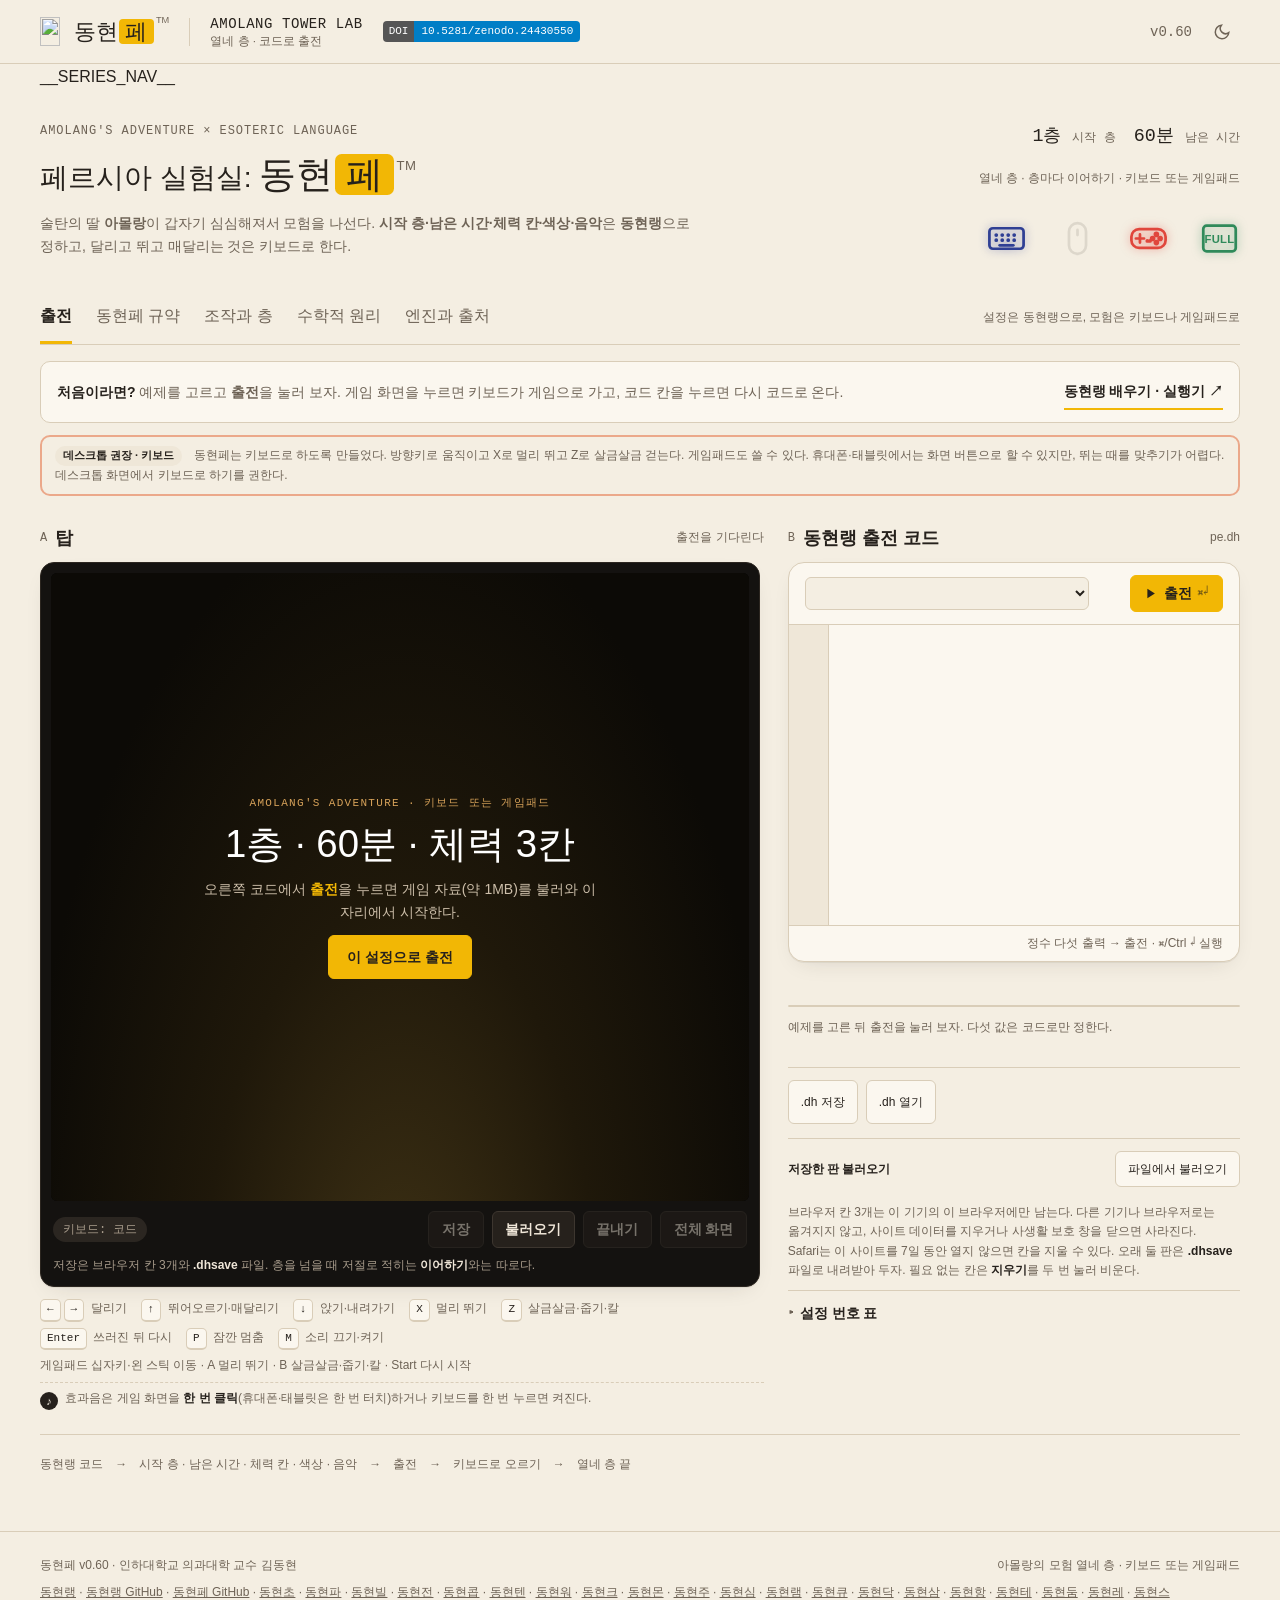
==== commit af7a23de: "v0.60: 손으로 그은 연필 · 출전 전 배경 - 연필(색상 3)을 다시 그림: 면은 종이로 남기고 흔들리는 선을 겹쳐 윤곽을 긋는다. 스프라이트는 둘레를 종이로 오려 내어 배경" ====
--- a/src/index.html
+++ b/src/index.html
@@ -13,7 +13,7 @@
 <body>
 <header class="header">
   <a class="brand" href="#" aria-label="동현페 첫 화면으로"><span class="brand-main"><img class="brand-icon" src="__BRAND_ICON__" alt="" width="96" height="96">동현<span>페</span><sup>TM</sup></span><i class="brand-divider"></i><span class="brand-sub">AMOLANG TOWER LAB<small>열네 층 · 코드로 출전</small></span></a><a class="doi-badge" href="https://doi.org/10.5281/zenodo.24430550" target="_blank" rel="noopener" aria-label="동현페 Zenodo DOI 10.5281/zenodo.24430550" title="Zenodo DOI (모든 버전)"><b>DOI</b><span>10.5281/zenodo.24430550</span></a>
-  <div class="edition">v0.50<button id="theme" class="icon-btn" aria-label="밝은 화면과 어두운 화면 전환" title="화면 전환" aria-pressed="false"><svg width="18" height="18" viewBox="0 0 24 24" fill="none" stroke="currentColor" stroke-width="2" stroke-linecap="round" aria-hidden="true" focusable="false"><path d="M21 12.8A9 9 0 1 1 11.2 3a7 7 0 0 0 9.8 9.8z"/></svg></button></div>
+  <div class="edition">v0.60<button id="theme" class="icon-btn" aria-label="밝은 화면과 어두운 화면 전환" title="화면 전환" aria-pressed="false"><svg width="18" height="18" viewBox="0 0 24 24" fill="none" stroke="currentColor" stroke-width="2" stroke-linecap="round" aria-hidden="true" focusable="false"><path d="M21 12.8A9 9 0 1 1 11.2 3a7 7 0 0 0 9.8 9.8z"/></svg></button></div>
 </header>
 <main>
 __SERIES_NAV__
@@ -107,7 +107,7 @@
           <li>색상 <code>0</code> 그레이스케일은 CGA 네 색 화면을 흰 형광체 흑백 모니터로 보던 때의 색감이다. 검정·어두운 회색·밝은 회색·흰색 네 단계로 그린다.</li>
           <li>색상 <code>1</code> 컬러는 파스텔이다. 벽돌은 버터빛 노랑, 바탕은 짙은 남보라로 두고 횃불·체력·문 같은 나머지 색은 채도를 낮춘다.</li>
           <li>색상 <code>2</code>는 층마다 다른 원작의 본래 색이다.</li>
-          <li>색상 <code>3</code> 연필은 그레이스케일 화면을 종이 위 연필 그림으로 옮긴다. 밝기가 바뀌는 자리에 윤곽선을 긋고, 어두울수록 빗금을 촘촘히 넣는다. 넓은 어둠은 칠하지 않고 종이로 남긴다. 아래 띠의 체력·시간·층 글자는 짙게 칠한다.</li>
+          <li>색상 <code>3</code> 연필은 그레이스케일 화면을 종이 위 연필 그림으로 옮긴다. 면은 종이로 남기고 손으로 그은 듯 흔들리는 선으로 윤곽을 겹쳐 긋는다. 어두운 면에는 빗금을 넣고, 넓은 어둠은 칠하지 않는다. 아몰랑과 경비병은 둘레를 종이로 비워 배경과 구분한다. 아래 띠의 체력·시간·층 글자는 짙게 칠한다.</li>
         </ul>
         <h3>예제</h3>
         <p>예제는 여섯 가지 출전을 그레이스케일 · 컬러 · 연필의 셋씩 묶은 열여덟이다. 번호는 출전마다 그레이스케일, 컬러, 연필 차례이고, 한 묶음 안에서는 넷째 값만 다르다.</p>
@@ -173,12 +173,12 @@
     </div>
   </section>
 
-  <!-- 수학적 원리 --><section id="tab-math" class="tab-panel document" hidden><div class="doc-heading"><div class="eyebrow">MATHEMATICAL PRINCIPLES · v0.50</div><h2>수학적 원리.<br>숫자로 읽는 여덟 비트 탑.</h2><p>동현페는 1999년 휴대용 게임기 프로그램을 자바스크립트로 옮겨 구동한다. 아래 숫자와 식은 지금 엔진 코드(<code>engine/src</code>)에 들어 있는 그대로다.</p></div><div class="math-grid">
+  <!-- 수학적 원리 --><section id="tab-math" class="tab-panel document" hidden><div class="doc-heading"><div class="eyebrow">MATHEMATICAL PRINCIPLES · v0.60</div><h2>수학적 원리.<br>숫자로 읽는 여덟 비트 탑.</h2><p>동현페는 1999년 휴대용 게임기 프로그램을 자바스크립트로 옮겨 구동한다. 아래 숫자와 식은 지금 엔진 코드(<code>engine/src</code>)에 들어 있는 그대로다.</p></div><div class="math-grid">
 <article><h3><span class="math-num">1</span>한 화면의 길이</h3><p>원래 기기의 시계는 1초에 4,194,304번 뛰고, 화면 한 장을 그리는 데 70,224번이 든다.</p><div class="eq big"><span class="eq-run"><math><mrow><mfrac><mn>4194304</mn><mn>70224</mn></mfrac><mo>≈</mo><mn>59.73</mn></mrow></math></span></div><p>그래서 1초에 약 59.73장을 그린다. 게임의 한 걸음(틱)은 화면 다섯 장이므로 1초에 약 11.9걸음이다.</p></article>
 <article><h3><span class="math-num">2</span>방과 칸</h3><p>방 하나는 가로 10칸, 세로 3칸이다. 칸 하나는 가로 16픽셀, 세로 40픽셀이다.</p><div class="eq big"><span class="eq-run"><math><mrow><mn>10</mn><mo>×</mo><mn>16</mn><mo>=</mo><mn>160</mn></mrow></math></span><span class="eq-run"><math><mrow><mn>4</mn><mo>+</mo><mn>3</mn><mo>×</mo><mn>40</mn><mo>=</mo><mn>124</mn></mrow></math></span></div><p>화면은 160 × 144픽셀이고, 위 4픽셀과 아래 20픽셀은 윗방 바닥과 체력 줄이다. 주인공은 반 칸(8픽셀) 단위로 움직인다.</p></article>
 <article><h3><span class="math-num">3</span>기둥 뒤로 가기</h3><p>주인공 그림은 8픽셀 조각으로 나뉜다. 조각의 왼쪽 위 점 <math><mrow><mo>(</mo><mi>x</mi><mo>,</mo><mi>y</mi><mo>)</mo></mrow></math>이 놓인 칸을 찾는다.</p><div class="eq big"><span class="eq-run"><math><mrow><mi>열</mi><mo>=</mo><mo>⌊</mo><mfrac><mi>x</mi><mn>16</mn></mfrac><mo>⌋</mo></mrow></math></span><span class="eq-run"><math><mrow><mi>줄</mi><mo>=</mo><mo>⌊</mo><mfrac><mrow><mi>y</mi><mo>−</mo><mn>4</mn></mrow><mn>40</mn></mfrac><mo>⌋</mo></mrow></math></span></div><p>그 칸이 기둥이나 벽 앞면이면, 칸의 왼쪽 반(<math><mrow><mi>x</mi><mo>mod</mo><mn>16</mn><mo>&lt;</mo><mn>8</mn></mrow></math>)인지 오른쪽 반인지에 따라 조각을 그리지 않는다. 아몰랑 그림은 원래 그림보다 크지만 같은 판정을 모든 픽셀에 쓴다.</p></article>
 <article><h3><span class="math-num">4</span>남은 시간</h3><p>시간은 분과 초 두 칸에 담는다. 초가 0에서 한 번 더 줄면 분이 하나 줄고 초는 59가 된다.</p><div class="eq big"><span class="eq-run"><math><mrow><mi>T</mi><mo>=</mo><mn>60</mn><mi>m</mi><mo>+</mo><mi>s</mi></mrow></math></span></div><p>코드의 둘째 값이 <math><mrow><mi>m</mi></mrow></math>이고 <math><mrow><mi>s</mi><mo>=</mo><mn>0</mn></mrow></math>에서 시작한다. <math><mrow><mi>T</mi><mo>=</mo><mn>0</mn></mrow></math>이 되면 끝난다.</p></article>
-<article><h3><span class="math-num">5</span>색상 바꾸기</h3><p>원작 색표의 색을 화면에 내기 전에 한 번 옮긴다. 그레이스케일(0)은 색의 밝기 <math><mrow><mi>Y</mi></mrow></math>를 구해 네 단계 가운데 하나로 보낸다.</p><div class="eq big"><span class="eq-run"><math><mrow><mi>Y</mi><mo>=</mo><mn>0.299</mn><mi>R</mi><mo>+</mo><mn>0.587</mn><mi>G</mi><mo>+</mo><mn>0.114</mn><mi>B</mi></mrow></math></span></div><p><math><mrow><mi>Y</mi><mo>&lt;</mo><mn>0.08</mn></mrow></math>은 검정, <math><mrow><mi>Y</mi><mo>&lt;</mo><mn>0.21</mn></mrow></math>은 어두운 회색, <math><mrow><mi>Y</mi><mo>&lt;</mo><mn>0.52</mn></mrow></math>는 밝은 회색, 그 위는 흰색이다. 네 색은 (10, 11, 13)·(92, 97, 104)·(168, 174, 181)·(240, 243, 246)으로, 흰 형광체처럼 살짝 푸르다. 아몰랑의 치마는 어두운 회색으로 따로 정했다.</p><p>컬러(1)는 색상·채도·밝기(<math><mrow><mi>h</mi></mrow></math>, <math><mrow><mi>s</mi></mrow></math>, <math><mrow><mi>v</mi></mrow></math>)로 옮긴다. 층의 주제색과 색상이 24° 안쪽으로 가까운 색이 벽돌이고, 벽돌은 색상을 46°로 모은다.</p><div class="eq big"><span class="eq-run"><math><mrow><msup><mi>s</mi><mo>′</mo></msup><mo>=</mo><mn>0.46</mn><mo>−</mo><mn>0.22</mn><mi>v</mi></mrow></math></span><span class="eq-run"><math><mrow><msup><mi>v</mi><mo>′</mo></msup><mo>=</mo><mn>0.56</mn><mo>+</mo><mn>0.42</mn><msup><mi>v</mi><mn>0.6</mn></msup></mrow></math></span></div><p>횃불·체력·글자·문 같은 나머지 색은 색상을 지키고 채도와 밝기만 옮긴다.</p><div class="eq big"><span class="eq-run"><math><mrow><msup><mi>s</mi><mo>′</mo></msup><mo>=</mo><mi>min</mi><mo>(</mo><mn>0.5</mn><mo>,</mo><mn>0.52</mn><mi>s</mi><mo>)</mo></mrow></math></span><span class="eq-run"><math><mrow><msup><mi>v</mi><mo>′</mo></msup><mo>=</mo><mn>0.40</mn><mo>+</mo><mn>0.58</mn><mi>v</mi></mrow></math></span></div><p>회색은 색상 32°의 따뜻한 돌빛(<math><mrow><msup><mi>s</mi><mo>′</mo></msup><mo>=</mo><mn>0.16</mn><mo>−</mo><mn>0.11</mn><mi>v</mi></mrow></math>, <math><mrow><msup><mi>v</mi><mo>′</mo></msup><mo>=</mo><mn>0.38</mn><mo>+</mo><mn>0.60</mn><mi>v</mi></mrow></math>)으로, 검정은 짙은 남보라 (16, 14, 24)로 보낸다. 본래 색(2)은 아무것도 옮기지 않는다.</p><p>연필(3)은 그레이스케일로 그린 화면(320×288)을 세 배(960×864)의 종이로 옮긴다. 이웃한 두 칸의 단계가 다르면 그 자리가 윤곽선이다. 빗금은 비스듬한 줄 번호 <math><mrow><mi>d</mi><mo>=</mo><mi>x</mi><mo>+</mo><mi>y</mi><mo>+</mo><mi>w</mi></mrow></math>(<math><mrow><mi>w</mi></mrow></math>는 손이 떨리듯 천천히 변하는 값, 3픽셀까지)를 간격 <math><mrow><mi>p</mi></mrow></math>로 나눈 나머지가 굵기보다 작은 곳에 긋는다. 밝은 회색은 <math><mrow><mi>p</mi><mo>=</mo><mn>9</mn></mrow></math>, 어두운 회색은 <math><mrow><mi>p</mi><mo>=</mo><mn>6</mn></mrow></math>에 반대 방향 줄(<math><mrow><mi>p</mi><mo>=</mo><mn>9</mn></mrow></math>)을 겹치고, 검정은 두 방향 모두 <math><mrow><mi>p</mi><mo>=</mo><mn>4</mn></mrow></math>다. 배경에서 원래 칸으로 125픽셀 넘게 이어진 검정은 빈 곳으로 보고 종이로 남긴다(<math><mrow><mi>p</mi><mo>=</mo><mn>26</mn></mrow></math>의 옅은 줄만 긋는다). 흑연의 짙기 <math><mrow><mi>a</mi></mrow></math>(0–1)로 종이색 (246, 241, 228)과 흑연색 (62, 62, 70)을 섞는다.</p><div class="eq big"><span class="eq-run"><math><mrow><mtext>색</mtext><mo>=</mo><mo>(</mo><mn>1</mn><mo>−</mo><mi>a</mi><mo>)</mo><mo>·</mo><mtext>종이</mtext><mo>+</mo><mi>a</mi><mo>·</mo><mtext>흑연</mtext></mrow></math></span></div><p>빗금과 얼룩, 종이결은 한 번 만들어 화면에 고정하므로 움직여도 무늬가 떨지 않는다. 화면은 48×48 조각으로 나누어 바뀐 조각만 다시 그린다.</p></article>
+<article><h3><span class="math-num">5</span>색상 바꾸기</h3><p>원작 색표의 색을 화면에 내기 전에 한 번 옮긴다. 그레이스케일(0)은 색의 밝기 <math><mrow><mi>Y</mi></mrow></math>를 구해 네 단계 가운데 하나로 보낸다.</p><div class="eq big"><span class="eq-run"><math><mrow><mi>Y</mi><mo>=</mo><mn>0.299</mn><mi>R</mi><mo>+</mo><mn>0.587</mn><mi>G</mi><mo>+</mo><mn>0.114</mn><mi>B</mi></mrow></math></span></div><p><math><mrow><mi>Y</mi><mo>&lt;</mo><mn>0.08</mn></mrow></math>은 검정, <math><mrow><mi>Y</mi><mo>&lt;</mo><mn>0.21</mn></mrow></math>은 어두운 회색, <math><mrow><mi>Y</mi><mo>&lt;</mo><mn>0.52</mn></mrow></math>는 밝은 회색, 그 위는 흰색이다. 네 색은 (10, 11, 13)·(92, 97, 104)·(168, 174, 181)·(240, 243, 246)으로, 흰 형광체처럼 살짝 푸르다. 아몰랑의 치마는 어두운 회색으로 따로 정했다.</p><p>컬러(1)는 색상·채도·밝기(<math><mrow><mi>h</mi></mrow></math>, <math><mrow><mi>s</mi></mrow></math>, <math><mrow><mi>v</mi></mrow></math>)로 옮긴다. 층의 주제색과 색상이 24° 안쪽으로 가까운 색이 벽돌이고, 벽돌은 색상을 46°로 모은다.</p><div class="eq big"><span class="eq-run"><math><mrow><msup><mi>s</mi><mo>′</mo></msup><mo>=</mo><mn>0.46</mn><mo>−</mo><mn>0.22</mn><mi>v</mi></mrow></math></span><span class="eq-run"><math><mrow><msup><mi>v</mi><mo>′</mo></msup><mo>=</mo><mn>0.56</mn><mo>+</mo><mn>0.42</mn><msup><mi>v</mi><mn>0.6</mn></msup></mrow></math></span></div><p>횃불·체력·글자·문 같은 나머지 색은 색상을 지키고 채도와 밝기만 옮긴다.</p><div class="eq big"><span class="eq-run"><math><mrow><msup><mi>s</mi><mo>′</mo></msup><mo>=</mo><mi>min</mi><mo>(</mo><mn>0.5</mn><mo>,</mo><mn>0.52</mn><mi>s</mi><mo>)</mo></mrow></math></span><span class="eq-run"><math><mrow><msup><mi>v</mi><mo>′</mo></msup><mo>=</mo><mn>0.40</mn><mo>+</mo><mn>0.58</mn><mi>v</mi></mrow></math></span></div><p>회색은 색상 32°의 따뜻한 돌빛(<math><mrow><msup><mi>s</mi><mo>′</mo></msup><mo>=</mo><mn>0.16</mn><mo>−</mo><mn>0.11</mn><mi>v</mi></mrow></math>, <math><mrow><msup><mi>v</mi><mo>′</mo></msup><mo>=</mo><mn>0.38</mn><mo>+</mo><mn>0.60</mn><mi>v</mi></mrow></math>)으로, 검정은 짙은 남보라 (16, 14, 24)로 보낸다. 본래 색(2)은 아무것도 옮기지 않는다.</p><p>연필(3)은 그레이스케일로 그린 화면(320×288)을 세 배(960×864)의 종이로 옮긴다. 면은 종이로 남기고 선으로 그린다. 윤곽선은 안이면 1, 밖이면 0인 표시를 흐린 값 <math><mrow><mi>f</mi></mrow></math>가 0.5를 지나는 자리에 긋는다. 값을 읽는 자리를 손이 떨리듯 천천히 변하는 <math><mrow><mi>w</mi></mrow></math>만큼 옮겨 읽으므로 선이 곧지 않다. 획은 떨림을 달리해 두 번, 스프라이트는 세 번 긋고 겹친 획의 짙기는 이렇게 쌓는다.</p><div class="eq big"><span class="eq-run"><math><mrow><mi>a</mi><mo>=</mo><msub><mi>a</mi><mn>1</mn></msub><mo>+</mo><msub><mi>a</mi><mn>2</mn></msub><mo>−</mo><msub><mi>a</mi><mn>1</mn></msub><msub><mi>a</mi><mn>2</mn></msub></mrow></math></span></div><p>획마다 누르는 힘이 다르고 종이결에 따라 흑연이 묻지 않는 자리가 있어 선이 겹치고 벌어지고 끊긴다. 아몰랑과 경비병 같은 스프라이트는 둘레 두 칸의 배경을 종이로 오려 낸 뒤에 윤곽을 그으므로 벽의 선과 섞이지 않는다.</p><p>빗금은 비스듬한 줄 번호 <math><mrow><mi>d</mi><mo>=</mo><mi>x</mi><mi>cos</mi><mi>θ</mi><mo>+</mo><mi>y</mi><mi>sin</mi><mi>θ</mi><mo>+</mo><mi>w</mi></mrow></math>를 간격 <math><mrow><mi>p</mi></mrow></math>로 나눈 나머지가 굵기보다 작은 곳에 긋는다. 배경의 밝은 회색 면은 아래와 오른쪽 그늘에만 <math><mrow><mi>p</mi><mo>=</mo><mn>5.2</mn></mrow></math>로 긋고, 어두운 회색은 <math><mrow><mi>p</mi><mo>=</mo><mn>4</mn></mrow></math>, 검정은 두 방향(<math><mrow><mi>p</mi><mo>=</mo><mn>3.3</mn></mrow></math>과 4)으로 긋는다. 흰 면은 종이로 둔다. 배경에서 원래 칸으로 125픽셀 넘게 이어진 검정은 빈 곳으로 보고 종이로 남기며 짧은 선만 드문드문 긋는다. 흑연의 짙기 <math><mrow><mi>a</mi></mrow></math>(0–1)로 종이색 (238, 230, 209)와 흑연색 (30, 30, 36)을 섞는다.</p><div class="eq big"><span class="eq-run"><math><mrow><mtext>색</mtext><mo>=</mo><mo>(</mo><mn>1</mn><mo>−</mo><mi>a</mi><mo>)</mo><mo>·</mo><mtext>종이</mtext><mo>+</mo><mi>a</mi><mo>·</mo><mtext>흑연</mtext></mrow></math></span></div><p>손떨림과 누르는 힘, 종이결은 한 번 만들어 화면에 고정하므로 가만히 있는 것은 떨지 않는다. 움직이는 것은 자리마다 윤곽이 달리 그어진다. 화면은 48×48 조각으로 나누어 바뀐 조각만 다시 그리고, 방이 바뀌면 스프라이트 둘레를 먼저 그린 뒤 나머지 배경을 몇 화면에 나누어 그린다.</p></article>
 <article><h3><span class="math-num">6</span>그림 맞추기</h3><p>화면마다 원래 주인공 그림이 578장 가운데 어느 장인지 찾는다. 후보 장이 화면에 보이는 주인공 픽셀을 하나도 빠짐없이 설명하면 그 장이다. 후보가 여럿이면 가려진 픽셀 수가 가장 적은 장을 고른다.</p><div class="eq big"><span class="eq-run"><math><mrow><mi>가려진 픽셀</mi><mo>=</mo><mi>장의 픽셀 수</mi><mo>−</mo><mi>보이는 픽셀 수</mi></mrow></math></span></div><p>찾은 자리에 두 배 크기로 그린 아몰랑을 놓는다.</p></article>
 <article><h3><span class="math-num">7</span>옮긴 프로그램의 크기</h3><p>원래 프로그램에서 실제로 쓰이는 명령 7,582개를 36덩어리의 자바스크립트로 옮겼다. 명령마다 걸리는 시계 수를 그대로 세어 화면과 소리의 때를 맞춘다.</p><div class="eq big"><span class="eq-run"><math><mrow><mn>160</mn><mo>×</mo><mn>144</mn><mo>→</mo><mn>320</mn><mo>×</mo><mn>288</mn></mrow></math></span></div><p>화면은 가로세로 두 배로 키워 그린다.</p></article>
 <article><h3><span class="math-num">8</span>화면 한 장을 그리는 순서</h3><p>화면 한 장은 가로줄 154개로 센다. 한 줄에 시계가 456번 뛴다.</p><div class="eq big"><span class="eq-run"><math><mrow><mn>154</mn><mo>×</mo><mn>456</mn><mo>=</mo><mn>70224</mn></mrow></math></span></div><p>위에서부터 144줄이 보이는 줄이고 나머지 10줄 동안 게임이 다음 장을 준비한다. 줄마다 배경 → 뒤쪽 그림 → 주인공 → 앞쪽 그림 순서로 색을 얹는다. 배경 칸에 ‘앞’ 표시가 있으면 그 칸의 색이 그림을 덮는다.</p></article>
@@ -208,7 +208,7 @@
     <aside class="maker-note"><span class="eyebrow">만든 사람</span><p>인하대학교 의과대학 김동현 교수는 백신학·감염학을 연구한다. 명랑하고 따뜻한 개발을 지향한다.</p></aside>
   </section>
 </main>
-<footer><span>동현페 v0.50 · 인하대학교 의과대학 교수 김동현</span><span>아몰랑의 모험 열네 층 · 키보드 또는 게임패드</span><span><a href="https://raspberry-kim.github.io/donghyun-lang/" target="_blank" rel="noopener">동현랭</a> · <a href="https://github.com/Raspberry-Kim/donghyun-lang" target="_blank" rel="noopener">동현랭 GitHub</a> · <a href="https://github.com/Raspberry-Kim/donghyun-lab20" target="_blank" rel="noopener">동현페 GitHub</a> · <a href="https://raspberry-kim.github.io/donghyun-lab1/" target="_blank" rel="noopener">동현초</a> · <a href="https://raspberry-kim.github.io/donghyun-lab2/" target="_blank" rel="noopener">동현파</a> · <a href="https://raspberry-kim.github.io/donghyun-lab3/" target="_blank" rel="noopener">동현빌</a> · <a href="https://raspberry-kim.github.io/donghyun-lab4/" target="_blank" rel="noopener">동현전</a> · <a href="https://raspberry-kim.github.io/donghyun-lab5/" target="_blank" rel="noopener">동현콥</a> · <a href="https://raspberry-kim.github.io/donghyun-lab6/" target="_blank" rel="noopener">동현텐</a> · <a href="https://raspberry-kim.github.io/donghyun-lab7/" target="_blank" rel="noopener">동현워</a> · <a href="https://raspberry-kim.github.io/donghyun-lab9/" target="_blank" rel="noopener">동현크</a> · <a href="https://raspberry-kim.github.io/donghyun-lab10/" target="_blank" rel="noopener">동현몬</a> · <a href="https://raspberry-kim.github.io/donghyun-lab11/" target="_blank" rel="noopener">동현주</a> · <a href="https://raspberry-kim.github.io/donghyun-lab12/" target="_blank" rel="noopener">동현심</a> · <a href="https://raspberry-kim.github.io/donghyun-lab13/" target="_blank" rel="noopener">동현램</a> · <a href="https://raspberry-kim.github.io/donghyun-lab14/" target="_blank" rel="noopener">동현큐</a> · <a href="https://raspberry-kim.github.io/donghyun-lab15/" target="_blank" rel="noopener">동현닥</a> · <a href="https://raspberry-kim.github.io/donghyun-lab16/" target="_blank" rel="noopener">동현삼</a> · <a href="https://raspberry-kim.github.io/donghyun-lab17/" target="_blank" rel="noopener">동현항</a> · <a href="https://raspberry-kim.github.io/donghyun-lab18/" target="_blank" rel="noopener">동현테</a> · <a href="https://raspberry-kim.github.io/donghyun-lab8/" target="_blank" rel="noopener">동현둠</a> · <a href="https://raspberry-kim.github.io/donghyun-lab19/" target="_blank" rel="noopener">동현레</a> · <a href="https://raspberry-kim.github.io/donghyun-lab21/" target="_blank" rel="noopener">동현스</a></span></footer>
+<footer><span>동현페 v0.60 · 인하대학교 의과대학 교수 김동현</span><span>아몰랑의 모험 열네 층 · 키보드 또는 게임패드</span><span><a href="https://raspberry-kim.github.io/donghyun-lang/" target="_blank" rel="noopener">동현랭</a> · <a href="https://github.com/Raspberry-Kim/donghyun-lang" target="_blank" rel="noopener">동현랭 GitHub</a> · <a href="https://github.com/Raspberry-Kim/donghyun-lab20" target="_blank" rel="noopener">동현페 GitHub</a> · <a href="https://raspberry-kim.github.io/donghyun-lab1/" target="_blank" rel="noopener">동현초</a> · <a href="https://raspberry-kim.github.io/donghyun-lab2/" target="_blank" rel="noopener">동현파</a> · <a href="https://raspberry-kim.github.io/donghyun-lab3/" target="_blank" rel="noopener">동현빌</a> · <a href="https://raspberry-kim.github.io/donghyun-lab4/" target="_blank" rel="noopener">동현전</a> · <a href="https://raspberry-kim.github.io/donghyun-lab5/" target="_blank" rel="noopener">동현콥</a> · <a href="https://raspberry-kim.github.io/donghyun-lab6/" target="_blank" rel="noopener">동현텐</a> · <a href="https://raspberry-kim.github.io/donghyun-lab7/" target="_blank" rel="noopener">동현워</a> · <a href="https://raspberry-kim.github.io/donghyun-lab9/" target="_blank" rel="noopener">동현크</a> · <a href="https://raspberry-kim.github.io/donghyun-lab10/" target="_blank" rel="noopener">동현몬</a> · <a href="https://raspberry-kim.github.io/donghyun-lab11/" target="_blank" rel="noopener">동현주</a> · <a href="https://raspberry-kim.github.io/donghyun-lab12/" target="_blank" rel="noopener">동현심</a> · <a href="https://raspberry-kim.github.io/donghyun-lab13/" target="_blank" rel="noopener">동현램</a> · <a href="https://raspberry-kim.github.io/donghyun-lab14/" target="_blank" rel="noopener">동현큐</a> · <a href="https://raspberry-kim.github.io/donghyun-lab15/" target="_blank" rel="noopener">동현닥</a> · <a href="https://raspberry-kim.github.io/donghyun-lab16/" target="_blank" rel="noopener">동현삼</a> · <a href="https://raspberry-kim.github.io/donghyun-lab17/" target="_blank" rel="noopener">동현항</a> · <a href="https://raspberry-kim.github.io/donghyun-lab18/" target="_blank" rel="noopener">동현테</a> · <a href="https://raspberry-kim.github.io/donghyun-lab8/" target="_blank" rel="noopener">동현둠</a> · <a href="https://raspberry-kim.github.io/donghyun-lab19/" target="_blank" rel="noopener">동현레</a> · <a href="https://raspberry-kim.github.io/donghyun-lab21/" target="_blank" rel="noopener">동현스</a></span></footer>
 <script src="./app.js"></script>
 <script>
 /* 입력 표식 풍선 도움말 */
--- a/src/style.css
+++ b/src/style.css
@@ -194,17 +194,17 @@
 .exit-full{min-height:36px;padding:0 14px;border-radius:8px;border:1px solid rgba(255,255,255,.35);background:rgba(20,18,16,.72);color:#fff;font:600 13px var(--body);opacity:.6;transition:opacity .15s;white-space:nowrap;cursor:pointer}
 .exit-full:hover,.exit-full:focus-visible{opacity:1;background:rgba(20,18,16,.9)}
 .full-hint{position:absolute;left:50%;top:64px;transform:translateX(-50%);z-index:4;margin:0;max-width:calc(100% - 48px);padding:8px 14px;border-radius:8px;background:rgba(20,18,16,.85);color:#efe6d8;font:500 13px/1.5 var(--body);text-align:center;word-break:keep-all;pointer-events:none}.full-hint b{color:#f2b705}
-.game-poster{position:absolute;inset:0;display:grid;place-items:center;text-align:center;color:#e9dcc8;background:linear-gradient(rgba(14,11,6,.72),rgba(14,11,6,.9)),repeating-linear-gradient(0deg,#6e5c2a 0 22px,#3d3317 22px 24px),repeating-linear-gradient(90deg,#8a7436 0 46px,#3d3317 46px 48px);background-blend-mode:normal,multiply,normal}
-/* 시작 카드는 코드로 정한 색상을 따른다: 0 그레이스케일(기본) · 1 컬러 · 2 본래 색(위의 기본 모양) · 3 연필(종이에 연필로 그은 벽돌) */
+.game-poster{position:absolute;inset:0;display:grid;place-items:center;text-align:center;color:#e9dcc8;background:radial-gradient(ellipse at 50% 120%,#3f3215 0,#1f180a 40%,#0c0a06 78%)}
+/* 시작 카드는 무늬 없이 어둡고, 아래에서 옅게 번지는 빛의 색이 코드로 정한 색상을 따른다: 0 그레이스케일(기본) · 1 컬러 · 2 본래 색(위의 기본 모양) · 3 연필(흑연빛) */
 .game-screen[data-color="0"]{background:#0a0b0d}
-.game-screen[data-color="0"] .game-poster{color:#f0f3f6;background:linear-gradient(rgba(10,11,13,.5),rgba(10,11,13,.82)),repeating-linear-gradient(0deg,#8a9098 0 22px,#2c2f34 22px 24px),repeating-linear-gradient(90deg,#c4c9cf 0 46px,#2c2f34 46px 48px);background-blend-mode:normal,multiply,normal}
+.game-screen[data-color="0"] .game-poster{color:#f0f3f6;background:radial-gradient(ellipse at 50% 120%,#30343a 0,#17191c 40%,#0a0b0d 78%)}
 .game-screen[data-color="0"] .game-tag{color:#a8aeb5}.game-screen[data-color="0"] .game-poster p{color:#c6cbd1}.game-screen[data-color="0"] .game-poster b{color:#fff}
 .game-screen[data-color="1"]{background:#100e18}
-.game-screen[data-color="1"] .game-poster{color:#f3ecdd;background:linear-gradient(rgba(16,14,24,.68),rgba(16,14,24,.9)),repeating-linear-gradient(0deg,#a39468 0 22px,#3b3550 22px 24px),repeating-linear-gradient(90deg,#d9c88e 0 46px,#3b3550 46px 48px);background-blend-mode:normal,multiply,normal}
+.game-screen[data-color="1"] .game-poster{color:#f3ecdd;background:radial-gradient(ellipse at 50% 120%,#3a3259 0,#1c182b 40%,#100e18 78%)}
 .game-screen[data-color="1"] .game-tag{color:#e9b9a6}.game-screen[data-color="1"] .game-poster p{color:#d2cbdc}.game-screen[data-color="1"] .game-poster b{color:#f3d98b}
-.game-screen[data-color="3"]{background:#f6f1e4}
-.game-screen[data-color="3"] .game-poster{color:#2a2a30;background:linear-gradient(rgba(246,241,228,.5),rgba(246,241,228,.82)),repeating-linear-gradient(0deg,transparent 0 22px,#77746e 22px 23.5px),repeating-linear-gradient(90deg,#f6f1e4 0 46px,#77746e 46px 47.5px)}
-.game-screen[data-color="3"] .game-tag{color:#6b6862}.game-screen[data-color="3"] .game-poster strong{color:#2a2a30}.game-screen[data-color="3"] .game-poster p{color:#4d4a46}.game-screen[data-color="3"] .game-poster b{color:#2a2a30}
+.game-screen[data-color="3"]{background:#eee6d1}
+.game-screen[data-color="3"] .game-poster{color:#f1ecde;background:radial-gradient(ellipse at 50% 120%,#45423a 0,#22211e 40%,#0e0e10 78%)}
+.game-screen[data-color="3"] .game-tag{color:#b9b3a4}.game-screen[data-color="3"] .game-poster p{color:#d0cabb}.game-screen[data-color="3"] .game-poster b{color:#fff}
 .game-poster-in{max-width:440px;padding:24px;display:flex;flex-direction:column;align-items:center;gap:12px}
 .game-tag{font:500 11px var(--mono);letter-spacing:.12em;color:#d8a35a}
 .game-poster strong{font:400 clamp(1.6rem,3vw,2.4rem)/1.15 var(--display);color:#fff}
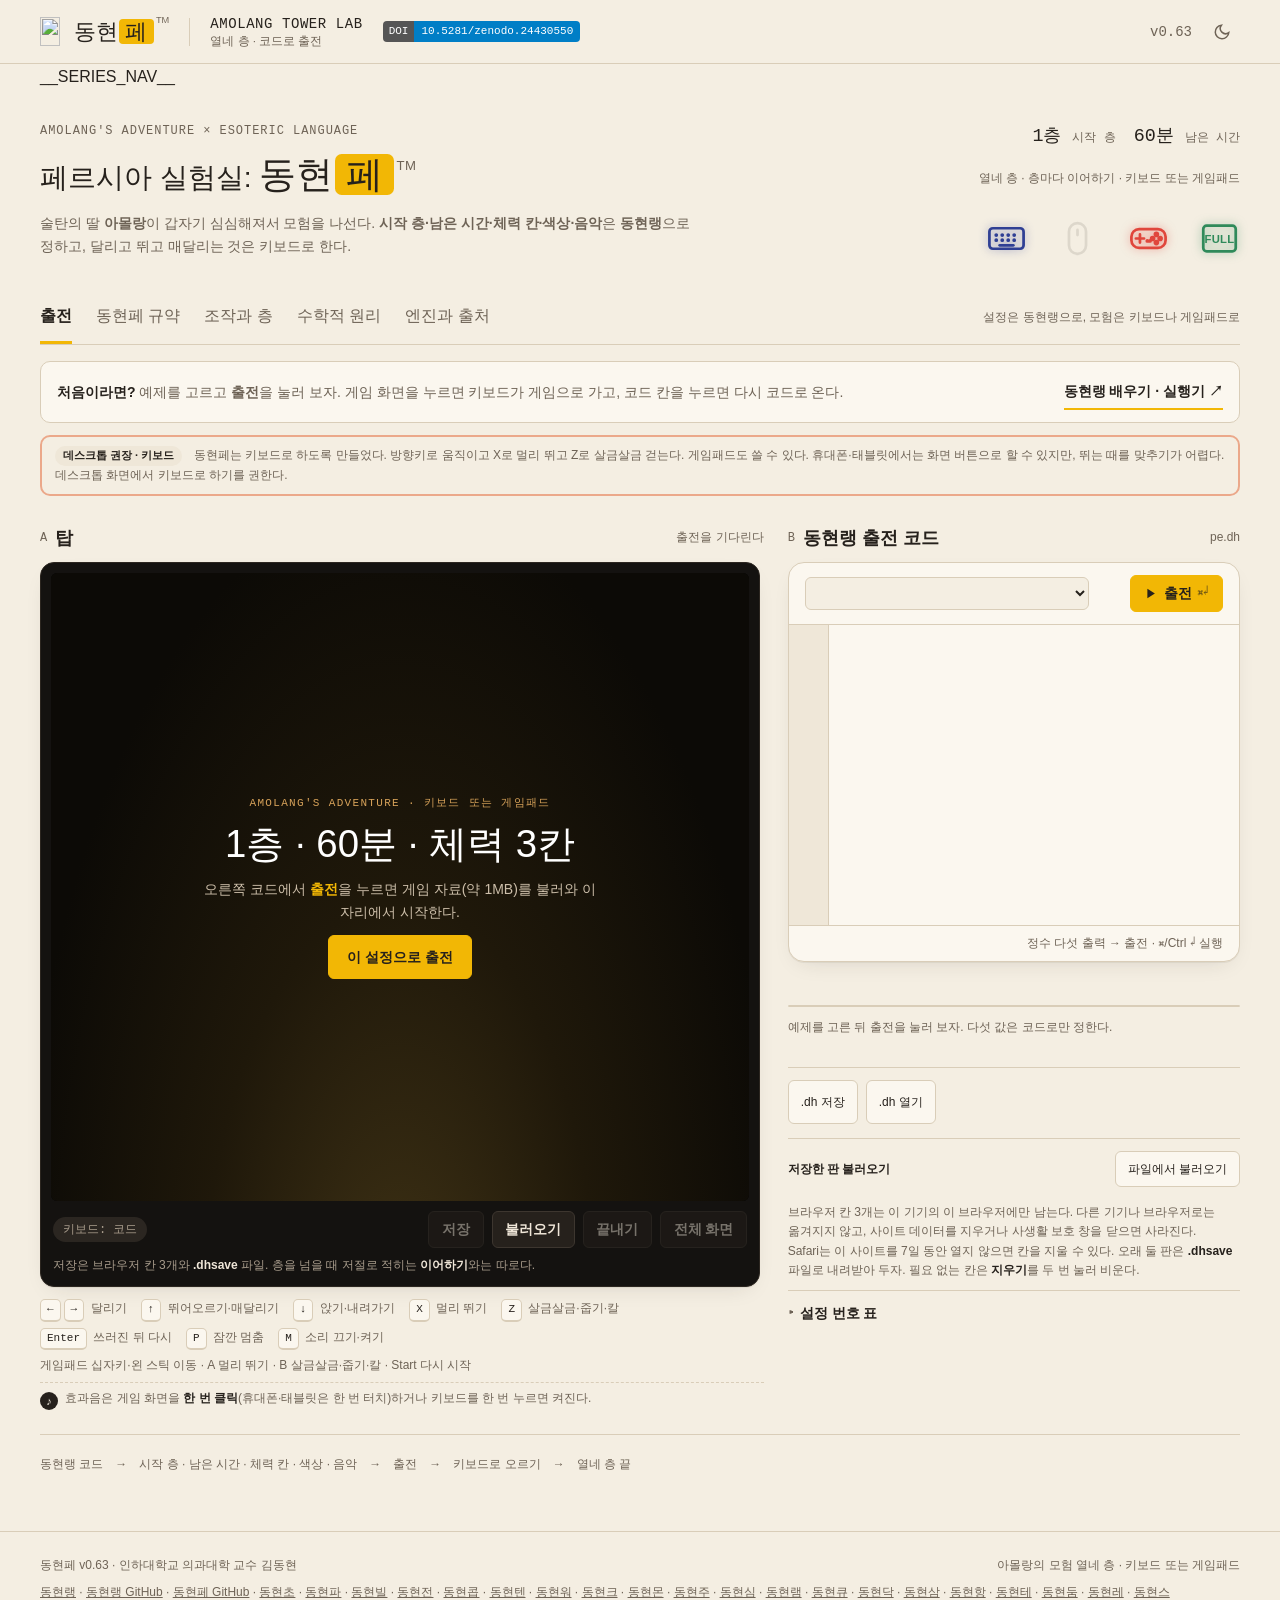
==== commit 326dfb11: "v0.63: 그레이스케일 시인성 · 연필을 예제에서 뺌 - 그레이스케일(색상 0)에서 아몰랑이 좌우로 가다 부딪히는 벽 옆면을 깊은 회색 (46, 49, 54)로 칠함 - 아몰랑의" ====
--- a/src/index.html
+++ b/src/index.html
@@ -13,7 +13,7 @@
 <body>
 <header class="header">
   <a class="brand" href="#" aria-label="동현페 첫 화면으로"><span class="brand-main"><img class="brand-icon" src="__BRAND_ICON__" alt="" width="96" height="96">동현<span>페</span><sup>TM</sup></span><i class="brand-divider"></i><span class="brand-sub">AMOLANG TOWER LAB<small>열네 층 · 코드로 출전</small></span></a><a class="doi-badge" href="https://doi.org/10.5281/zenodo.24430550" target="_blank" rel="noopener" aria-label="동현페 Zenodo DOI 10.5281/zenodo.24430550" title="Zenodo DOI (모든 버전)"><b>DOI</b><span>10.5281/zenodo.24430550</span></a>
-  <div class="edition">v0.60<button id="theme" class="icon-btn" aria-label="밝은 화면과 어두운 화면 전환" title="화면 전환" aria-pressed="false"><svg width="18" height="18" viewBox="0 0 24 24" fill="none" stroke="currentColor" stroke-width="2" stroke-linecap="round" aria-hidden="true" focusable="false"><path d="M21 12.8A9 9 0 1 1 11.2 3a7 7 0 0 0 9.8 9.8z"/></svg></button></div>
+  <div class="edition">v0.63<button id="theme" class="icon-btn" aria-label="밝은 화면과 어두운 화면 전환" title="화면 전환" aria-pressed="false"><svg width="18" height="18" viewBox="0 0 24 24" fill="none" stroke="currentColor" stroke-width="2" stroke-linecap="round" aria-hidden="true" focusable="false"><path d="M21 12.8A9 9 0 1 1 11.2 3a7 7 0 0 0 9.8 9.8z"/></svg></button></div>
 </header>
 <main>
 __SERIES_NAV__
@@ -104,14 +104,14 @@
         <ul>
           <li>아무것도 출력하지 않으면 기본값 <code>1 60 3 0 1</code>로 나선다.</li>
           <li>정수가 다섯 개가 아니거나 범위를 벗어나면 출전하지 않고 오류를 알려 준다.</li>
-          <li>색상 <code>0</code> 그레이스케일은 CGA 네 색 화면을 흰 형광체 흑백 모니터로 보던 때의 색감이다. 검정·어두운 회색·밝은 회색·흰색 네 단계로 그린다.</li>
+          <li>색상 <code>0</code> 그레이스케일은 CGA 네 색 화면을 흰 형광체 흑백 모니터로 보던 때의 색감이다. 검정·어두운 회색·밝은 회색·흰색 네 단계로 그린다. 아몰랑이 좌우로 가다 부딪히는 벽 옆면에는 어두운 회색보다 짙은 다섯째 회색을 쓰고, 아몰랑의 머리와 바지는 밝은 회색으로 그려 벽과 구분한다.</li>
           <li>색상 <code>1</code> 컬러는 파스텔이다. 벽돌은 버터빛 노랑, 바탕은 짙은 남보라로 두고 횃불·체력·문 같은 나머지 색은 채도를 낮춘다.</li>
           <li>색상 <code>2</code>는 층마다 다른 원작의 본래 색이다.</li>
-          <li>색상 <code>3</code> 연필은 그레이스케일 화면을 종이 위 연필 그림으로 옮긴다. 면은 종이로 남기고 손으로 그은 듯 흔들리는 선으로 윤곽을 겹쳐 긋는다. 어두운 면에는 빗금을 넣고, 넓은 어둠은 칠하지 않는다. 아몰랑과 경비병은 둘레를 종이로 비워 배경과 구분한다. 아래 띠의 체력·시간·층 글자는 짙게 칠한다.</li>
+          <li>색상 <code>3</code> 연필은 네 단계 회색 화면을 종이 위 연필 그림으로 옮긴다. 면은 종이로 남기고 손으로 그은 듯 흔들리는 선으로 윤곽을 겹쳐 긋는다. 어두운 면에는 빗금을 넣고, 넓은 어둠은 칠하지 않는다. 아몰랑과 경비병은 둘레를 종이로 비워 배경과 구분한다. 아래 띠의 체력·시간·층 글자는 짙게 칠한다. 예제에는 없고, 넷째 값을 <code>3</code>으로 적으면 나온다.</li>
         </ul>
         <h3>예제</h3>
-        <p>예제는 여섯 가지 출전을 그레이스케일 · 컬러 · 연필의 셋씩 묶은 열여덟이다. 번호는 출전마다 그레이스케일, 컬러, 연필 차례이고, 한 묶음 안에서는 넷째 값만 다르다.</p>
-        <p><strong>01 · 기본 · 그레이스케일</strong>은 <code>1 60 3 0 1</code>을, <strong>02 · 기본 · 컬러</strong>는 <code>1 60 3 1 1</code>을, <strong>03 · 기본 · 연필</strong>은 <code>1 60 3 3 1</code>을 출력한다. 0은 <code>도옹ㅠ</code>, 60은 <code>도오오오오오오오오옹 도오오오오옹</code>(10 × 6)이다. <strong>16–18 · 계산해서 정하기</strong>는 시작 층을 변수 <code>동현</code>에 담고 남은 시간 = 64 − 층 × 4를 <code>동동현</code>으로 계산해 <code>9 28 3 0 1</code>, <code>9 28 3 1 1</code>, <code>9 28 3 3 1</code>을 출력한다.</p>
+        <p>예제는 여섯 가지 출전을 그레이스케일 · 컬러의 둘씩 묶은 열둘이다. 번호는 출전마다 그레이스케일, 컬러 차례이고, 한 묶음 안에서는 넷째 값만 다르다.</p>
+        <p><strong>01 · 기본 · 그레이스케일</strong>은 <code>1 60 3 0 1</code>을, <strong>02 · 기본 · 컬러</strong>는 <code>1 60 3 1 1</code>을 출력한다. 0은 <code>도옹ㅠ</code>, 60은 <code>도오오오오오오오오옹 도오오오오옹</code>(10 × 6)이다. <strong>11–12 · 계산해서 정하기</strong>는 시작 층을 변수 <code>동현</code>에 담고 남은 시간 = 64 − 층 × 4를 <code>동동현</code>으로 계산해 <code>9 28 3 0 1</code>과 <code>9 28 3 1 1</code>을 출력한다.</p>
       </div>
       <div>
         <h3>값이 듣는 때</h3>
@@ -173,12 +173,12 @@
     </div>
   </section>
 
-  <!-- 수학적 원리 --><section id="tab-math" class="tab-panel document" hidden><div class="doc-heading"><div class="eyebrow">MATHEMATICAL PRINCIPLES · v0.60</div><h2>수학적 원리.<br>숫자로 읽는 여덟 비트 탑.</h2><p>동현페는 1999년 휴대용 게임기 프로그램을 자바스크립트로 옮겨 구동한다. 아래 숫자와 식은 지금 엔진 코드(<code>engine/src</code>)에 들어 있는 그대로다.</p></div><div class="math-grid">
+  <!-- 수학적 원리 --><section id="tab-math" class="tab-panel document" hidden><div class="doc-heading"><div class="eyebrow">MATHEMATICAL PRINCIPLES · v0.63</div><h2>수학적 원리.<br>숫자로 읽는 여덟 비트 탑.</h2><p>동현페는 1999년 휴대용 게임기 프로그램을 자바스크립트로 옮겨 구동한다. 아래 숫자와 식은 지금 엔진 코드(<code>engine/src</code>)에 들어 있는 그대로다.</p></div><div class="math-grid">
 <article><h3><span class="math-num">1</span>한 화면의 길이</h3><p>원래 기기의 시계는 1초에 4,194,304번 뛰고, 화면 한 장을 그리는 데 70,224번이 든다.</p><div class="eq big"><span class="eq-run"><math><mrow><mfrac><mn>4194304</mn><mn>70224</mn></mfrac><mo>≈</mo><mn>59.73</mn></mrow></math></span></div><p>그래서 1초에 약 59.73장을 그린다. 게임의 한 걸음(틱)은 화면 다섯 장이므로 1초에 약 11.9걸음이다.</p></article>
 <article><h3><span class="math-num">2</span>방과 칸</h3><p>방 하나는 가로 10칸, 세로 3칸이다. 칸 하나는 가로 16픽셀, 세로 40픽셀이다.</p><div class="eq big"><span class="eq-run"><math><mrow><mn>10</mn><mo>×</mo><mn>16</mn><mo>=</mo><mn>160</mn></mrow></math></span><span class="eq-run"><math><mrow><mn>4</mn><mo>+</mo><mn>3</mn><mo>×</mo><mn>40</mn><mo>=</mo><mn>124</mn></mrow></math></span></div><p>화면은 160 × 144픽셀이고, 위 4픽셀과 아래 20픽셀은 윗방 바닥과 체력 줄이다. 주인공은 반 칸(8픽셀) 단위로 움직인다.</p></article>
 <article><h3><span class="math-num">3</span>기둥 뒤로 가기</h3><p>주인공 그림은 8픽셀 조각으로 나뉜다. 조각의 왼쪽 위 점 <math><mrow><mo>(</mo><mi>x</mi><mo>,</mo><mi>y</mi><mo>)</mo></mrow></math>이 놓인 칸을 찾는다.</p><div class="eq big"><span class="eq-run"><math><mrow><mi>열</mi><mo>=</mo><mo>⌊</mo><mfrac><mi>x</mi><mn>16</mn></mfrac><mo>⌋</mo></mrow></math></span><span class="eq-run"><math><mrow><mi>줄</mi><mo>=</mo><mo>⌊</mo><mfrac><mrow><mi>y</mi><mo>−</mo><mn>4</mn></mrow><mn>40</mn></mfrac><mo>⌋</mo></mrow></math></span></div><p>그 칸이 기둥이나 벽 앞면이면, 칸의 왼쪽 반(<math><mrow><mi>x</mi><mo>mod</mo><mn>16</mn><mo>&lt;</mo><mn>8</mn></mrow></math>)인지 오른쪽 반인지에 따라 조각을 그리지 않는다. 아몰랑 그림은 원래 그림보다 크지만 같은 판정을 모든 픽셀에 쓴다.</p></article>
 <article><h3><span class="math-num">4</span>남은 시간</h3><p>시간은 분과 초 두 칸에 담는다. 초가 0에서 한 번 더 줄면 분이 하나 줄고 초는 59가 된다.</p><div class="eq big"><span class="eq-run"><math><mrow><mi>T</mi><mo>=</mo><mn>60</mn><mi>m</mi><mo>+</mo><mi>s</mi></mrow></math></span></div><p>코드의 둘째 값이 <math><mrow><mi>m</mi></mrow></math>이고 <math><mrow><mi>s</mi><mo>=</mo><mn>0</mn></mrow></math>에서 시작한다. <math><mrow><mi>T</mi><mo>=</mo><mn>0</mn></mrow></math>이 되면 끝난다.</p></article>
-<article><h3><span class="math-num">5</span>색상 바꾸기</h3><p>원작 색표의 색을 화면에 내기 전에 한 번 옮긴다. 그레이스케일(0)은 색의 밝기 <math><mrow><mi>Y</mi></mrow></math>를 구해 네 단계 가운데 하나로 보낸다.</p><div class="eq big"><span class="eq-run"><math><mrow><mi>Y</mi><mo>=</mo><mn>0.299</mn><mi>R</mi><mo>+</mo><mn>0.587</mn><mi>G</mi><mo>+</mo><mn>0.114</mn><mi>B</mi></mrow></math></span></div><p><math><mrow><mi>Y</mi><mo>&lt;</mo><mn>0.08</mn></mrow></math>은 검정, <math><mrow><mi>Y</mi><mo>&lt;</mo><mn>0.21</mn></mrow></math>은 어두운 회색, <math><mrow><mi>Y</mi><mo>&lt;</mo><mn>0.52</mn></mrow></math>는 밝은 회색, 그 위는 흰색이다. 네 색은 (10, 11, 13)·(92, 97, 104)·(168, 174, 181)·(240, 243, 246)으로, 흰 형광체처럼 살짝 푸르다. 아몰랑의 치마는 어두운 회색으로 따로 정했다.</p><p>컬러(1)는 색상·채도·밝기(<math><mrow><mi>h</mi></mrow></math>, <math><mrow><mi>s</mi></mrow></math>, <math><mrow><mi>v</mi></mrow></math>)로 옮긴다. 층의 주제색과 색상이 24° 안쪽으로 가까운 색이 벽돌이고, 벽돌은 색상을 46°로 모은다.</p><div class="eq big"><span class="eq-run"><math><mrow><msup><mi>s</mi><mo>′</mo></msup><mo>=</mo><mn>0.46</mn><mo>−</mo><mn>0.22</mn><mi>v</mi></mrow></math></span><span class="eq-run"><math><mrow><msup><mi>v</mi><mo>′</mo></msup><mo>=</mo><mn>0.56</mn><mo>+</mo><mn>0.42</mn><msup><mi>v</mi><mn>0.6</mn></msup></mrow></math></span></div><p>횃불·체력·글자·문 같은 나머지 색은 색상을 지키고 채도와 밝기만 옮긴다.</p><div class="eq big"><span class="eq-run"><math><mrow><msup><mi>s</mi><mo>′</mo></msup><mo>=</mo><mi>min</mi><mo>(</mo><mn>0.5</mn><mo>,</mo><mn>0.52</mn><mi>s</mi><mo>)</mo></mrow></math></span><span class="eq-run"><math><mrow><msup><mi>v</mi><mo>′</mo></msup><mo>=</mo><mn>0.40</mn><mo>+</mo><mn>0.58</mn><mi>v</mi></mrow></math></span></div><p>회색은 색상 32°의 따뜻한 돌빛(<math><mrow><msup><mi>s</mi><mo>′</mo></msup><mo>=</mo><mn>0.16</mn><mo>−</mo><mn>0.11</mn><mi>v</mi></mrow></math>, <math><mrow><msup><mi>v</mi><mo>′</mo></msup><mo>=</mo><mn>0.38</mn><mo>+</mo><mn>0.60</mn><mi>v</mi></mrow></math>)으로, 검정은 짙은 남보라 (16, 14, 24)로 보낸다. 본래 색(2)은 아무것도 옮기지 않는다.</p><p>연필(3)은 그레이스케일로 그린 화면(320×288)을 세 배(960×864)의 종이로 옮긴다. 면은 종이로 남기고 선으로 그린다. 윤곽선은 안이면 1, 밖이면 0인 표시를 흐린 값 <math><mrow><mi>f</mi></mrow></math>가 0.5를 지나는 자리에 긋는다. 값을 읽는 자리를 손이 떨리듯 천천히 변하는 <math><mrow><mi>w</mi></mrow></math>만큼 옮겨 읽으므로 선이 곧지 않다. 획은 떨림을 달리해 두 번, 스프라이트는 세 번 긋고 겹친 획의 짙기는 이렇게 쌓는다.</p><div class="eq big"><span class="eq-run"><math><mrow><mi>a</mi><mo>=</mo><msub><mi>a</mi><mn>1</mn></msub><mo>+</mo><msub><mi>a</mi><mn>2</mn></msub><mo>−</mo><msub><mi>a</mi><mn>1</mn></msub><msub><mi>a</mi><mn>2</mn></msub></mrow></math></span></div><p>획마다 누르는 힘이 다르고 종이결에 따라 흑연이 묻지 않는 자리가 있어 선이 겹치고 벌어지고 끊긴다. 아몰랑과 경비병 같은 스프라이트는 둘레 두 칸의 배경을 종이로 오려 낸 뒤에 윤곽을 그으므로 벽의 선과 섞이지 않는다.</p><p>빗금은 비스듬한 줄 번호 <math><mrow><mi>d</mi><mo>=</mo><mi>x</mi><mi>cos</mi><mi>θ</mi><mo>+</mo><mi>y</mi><mi>sin</mi><mi>θ</mi><mo>+</mo><mi>w</mi></mrow></math>를 간격 <math><mrow><mi>p</mi></mrow></math>로 나눈 나머지가 굵기보다 작은 곳에 긋는다. 배경의 밝은 회색 면은 아래와 오른쪽 그늘에만 <math><mrow><mi>p</mi><mo>=</mo><mn>5.2</mn></mrow></math>로 긋고, 어두운 회색은 <math><mrow><mi>p</mi><mo>=</mo><mn>4</mn></mrow></math>, 검정은 두 방향(<math><mrow><mi>p</mi><mo>=</mo><mn>3.3</mn></mrow></math>과 4)으로 긋는다. 흰 면은 종이로 둔다. 배경에서 원래 칸으로 125픽셀 넘게 이어진 검정은 빈 곳으로 보고 종이로 남기며 짧은 선만 드문드문 긋는다. 흑연의 짙기 <math><mrow><mi>a</mi></mrow></math>(0–1)로 종이색 (238, 230, 209)와 흑연색 (30, 30, 36)을 섞는다.</p><div class="eq big"><span class="eq-run"><math><mrow><mtext>색</mtext><mo>=</mo><mo>(</mo><mn>1</mn><mo>−</mo><mi>a</mi><mo>)</mo><mo>·</mo><mtext>종이</mtext><mo>+</mo><mi>a</mi><mo>·</mo><mtext>흑연</mtext></mrow></math></span></div><p>손떨림과 누르는 힘, 종이결은 한 번 만들어 화면에 고정하므로 가만히 있는 것은 떨지 않는다. 움직이는 것은 자리마다 윤곽이 달리 그어진다. 화면은 48×48 조각으로 나누어 바뀐 조각만 다시 그리고, 방이 바뀌면 스프라이트 둘레를 먼저 그린 뒤 나머지 배경을 몇 화면에 나누어 그린다.</p></article>
+<article><h3><span class="math-num">5</span>색상 바꾸기</h3><p>원작 색표의 색을 화면에 내기 전에 한 번 옮긴다. 그레이스케일(0)은 색의 밝기 <math><mrow><mi>Y</mi></mrow></math>를 구해 네 단계 가운데 하나로 보낸다.</p><div class="eq big"><span class="eq-run"><math><mrow><mi>Y</mi><mo>=</mo><mn>0.299</mn><mi>R</mi><mo>+</mo><mn>0.587</mn><mi>G</mi><mo>+</mo><mn>0.114</mn><mi>B</mi></mrow></math></span></div><p><math><mrow><mi>Y</mi><mo>&lt;</mo><mn>0.08</mn></mrow></math>은 검정, <math><mrow><mi>Y</mi><mo>&lt;</mo><mn>0.21</mn></mrow></math>은 어두운 회색, <math><mrow><mi>Y</mi><mo>&lt;</mo><mn>0.52</mn></mrow></math>는 밝은 회색, 그 위는 흰색이다. 네 색은 (10, 11, 13)·(92, 97, 104)·(168, 174, 181)·(240, 243, 246)으로, 흰 형광체처럼 살짝 푸르다.</p><p>아몰랑이 좌우로 가다 부딪히는 벽 옆면은 밝기와 상관없이 다섯째 색인 깊은 회색 (46, 49, 54)로 칠한다. 지하 층에서는 셋째 배경 색표의 둘째 색이, 궁전 층에서는 셋째 배경 색표의 첫 색이 벽 옆면의 칸이다. 궁전 층에서는 바닥 무늬와 기둥의 어두운 쪽도 같은 칸을 쓰므로 함께 짙어진다. 아몰랑의 머리와 바지는 밝은 회색, 머리의 윤기는 흰색, 바지 주름과 윤곽선은 어두운 회색으로 따로 정했다.</p><p>컬러(1)는 색상·채도·밝기(<math><mrow><mi>h</mi></mrow></math>, <math><mrow><mi>s</mi></mrow></math>, <math><mrow><mi>v</mi></mrow></math>)로 옮긴다. 층의 주제색과 색상이 24° 안쪽으로 가까운 색이 벽돌이고, 벽돌은 색상을 46°로 모은다.</p><div class="eq big"><span class="eq-run"><math><mrow><msup><mi>s</mi><mo>′</mo></msup><mo>=</mo><mn>0.46</mn><mo>−</mo><mn>0.22</mn><mi>v</mi></mrow></math></span><span class="eq-run"><math><mrow><msup><mi>v</mi><mo>′</mo></msup><mo>=</mo><mn>0.56</mn><mo>+</mo><mn>0.42</mn><msup><mi>v</mi><mn>0.6</mn></msup></mrow></math></span></div><p>횃불·체력·글자·문 같은 나머지 색은 색상을 지키고 채도와 밝기만 옮긴다.</p><div class="eq big"><span class="eq-run"><math><mrow><msup><mi>s</mi><mo>′</mo></msup><mo>=</mo><mi>min</mi><mo>(</mo><mn>0.5</mn><mo>,</mo><mn>0.52</mn><mi>s</mi><mo>)</mo></mrow></math></span><span class="eq-run"><math><mrow><msup><mi>v</mi><mo>′</mo></msup><mo>=</mo><mn>0.40</mn><mo>+</mo><mn>0.58</mn><mi>v</mi></mrow></math></span></div><p>회색은 색상 32°의 따뜻한 돌빛(<math><mrow><msup><mi>s</mi><mo>′</mo></msup><mo>=</mo><mn>0.16</mn><mo>−</mo><mn>0.11</mn><mi>v</mi></mrow></math>, <math><mrow><msup><mi>v</mi><mo>′</mo></msup><mo>=</mo><mn>0.38</mn><mo>+</mo><mn>0.60</mn><mi>v</mi></mrow></math>)으로, 검정은 짙은 남보라 (16, 14, 24)로 보낸다. 본래 색(2)은 아무것도 옮기지 않는다.</p><p>연필(3)은 네 단계로 그린 화면(320×288)을 세 배(960×864)의 종이로 옮긴다. 면은 종이로 남기고 선으로 그린다. 윤곽선은 안이면 1, 밖이면 0인 표시를 흐린 값 <math><mrow><mi>f</mi></mrow></math>가 0.5를 지나는 자리에 긋는다. 값을 읽는 자리를 손이 떨리듯 천천히 변하는 <math><mrow><mi>w</mi></mrow></math>만큼 옮겨 읽으므로 선이 곧지 않다. 획은 떨림을 달리해 두 번, 스프라이트는 세 번 긋고 겹친 획의 짙기는 이렇게 쌓는다.</p><div class="eq big"><span class="eq-run"><math><mrow><mi>a</mi><mo>=</mo><msub><mi>a</mi><mn>1</mn></msub><mo>+</mo><msub><mi>a</mi><mn>2</mn></msub><mo>−</mo><msub><mi>a</mi><mn>1</mn></msub><msub><mi>a</mi><mn>2</mn></msub></mrow></math></span></div><p>획마다 누르는 힘이 다르고 종이결에 따라 흑연이 묻지 않는 자리가 있어 선이 겹치고 벌어지고 끊긴다. 아몰랑과 경비병 같은 스프라이트는 둘레 두 칸의 배경을 종이로 오려 낸 뒤에 윤곽을 그으므로 벽의 선과 섞이지 않는다.</p><p>빗금은 비스듬한 줄 번호 <math><mrow><mi>d</mi><mo>=</mo><mi>x</mi><mi>cos</mi><mi>θ</mi><mo>+</mo><mi>y</mi><mi>sin</mi><mi>θ</mi><mo>+</mo><mi>w</mi></mrow></math>를 간격 <math><mrow><mi>p</mi></mrow></math>로 나눈 나머지가 굵기보다 작은 곳에 긋는다. 배경의 밝은 회색 면은 아래와 오른쪽 그늘에만 <math><mrow><mi>p</mi><mo>=</mo><mn>5.2</mn></mrow></math>로 긋고, 어두운 회색은 <math><mrow><mi>p</mi><mo>=</mo><mn>4</mn></mrow></math>, 검정은 두 방향(<math><mrow><mi>p</mi><mo>=</mo><mn>3.3</mn></mrow></math>과 4)으로 긋는다. 흰 면은 종이로 둔다. 배경에서 원래 칸으로 125픽셀 넘게 이어진 검정은 빈 곳으로 보고 종이로 남기며 짧은 선만 드문드문 긋는다. 흑연의 짙기 <math><mrow><mi>a</mi></mrow></math>(0–1)로 종이색 (238, 230, 209)와 흑연색 (30, 30, 36)을 섞는다.</p><div class="eq big"><span class="eq-run"><math><mrow><mtext>색</mtext><mo>=</mo><mo>(</mo><mn>1</mn><mo>−</mo><mi>a</mi><mo>)</mo><mo>·</mo><mtext>종이</mtext><mo>+</mo><mi>a</mi><mo>·</mo><mtext>흑연</mtext></mrow></math></span></div><p>손떨림과 누르는 힘, 종이결은 한 번 만들어 화면에 고정하므로 가만히 있는 것은 떨지 않는다. 움직이는 것은 자리마다 윤곽이 달리 그어진다. 화면은 48×48 조각으로 나누어 바뀐 조각만 다시 그리고, 방이 바뀌면 스프라이트 둘레를 먼저 그린 뒤 나머지 배경을 몇 화면에 나누어 그린다.</p></article>
 <article><h3><span class="math-num">6</span>그림 맞추기</h3><p>화면마다 원래 주인공 그림이 578장 가운데 어느 장인지 찾는다. 후보 장이 화면에 보이는 주인공 픽셀을 하나도 빠짐없이 설명하면 그 장이다. 후보가 여럿이면 가려진 픽셀 수가 가장 적은 장을 고른다.</p><div class="eq big"><span class="eq-run"><math><mrow><mi>가려진 픽셀</mi><mo>=</mo><mi>장의 픽셀 수</mi><mo>−</mo><mi>보이는 픽셀 수</mi></mrow></math></span></div><p>찾은 자리에 두 배 크기로 그린 아몰랑을 놓는다.</p></article>
 <article><h3><span class="math-num">7</span>옮긴 프로그램의 크기</h3><p>원래 프로그램에서 실제로 쓰이는 명령 7,582개를 36덩어리의 자바스크립트로 옮겼다. 명령마다 걸리는 시계 수를 그대로 세어 화면과 소리의 때를 맞춘다.</p><div class="eq big"><span class="eq-run"><math><mrow><mn>160</mn><mo>×</mo><mn>144</mn><mo>→</mo><mn>320</mn><mo>×</mo><mn>288</mn></mrow></math></span></div><p>화면은 가로세로 두 배로 키워 그린다.</p></article>
 <article><h3><span class="math-num">8</span>화면 한 장을 그리는 순서</h3><p>화면 한 장은 가로줄 154개로 센다. 한 줄에 시계가 456번 뛴다.</p><div class="eq big"><span class="eq-run"><math><mrow><mn>154</mn><mo>×</mo><mn>456</mn><mo>=</mo><mn>70224</mn></mrow></math></span></div><p>위에서부터 144줄이 보이는 줄이고 나머지 10줄 동안 게임이 다음 장을 준비한다. 줄마다 배경 → 뒤쪽 그림 → 주인공 → 앞쪽 그림 순서로 색을 얹는다. 배경 칸에 ‘앞’ 표시가 있으면 그 칸의 색이 그림을 덮는다.</p></article>
@@ -205,10 +205,10 @@
         <p>Black Han Sans, Nanum Gothic Coding, Pretendard — SIL Open Font License 1.1.</p>
       </div>
     </div>
-    <aside class="maker-note"><span class="eyebrow">만든 사람</span><p>인하대학교 의과대학 김동현 교수는 백신학·감염학을 연구한다. 명랑하고 따뜻한 개발을 지향한다.</p></aside>
+    <aside class="maker-note"><span class="eyebrow">만든 사람</span><a class="sponsor-btn" href="https://github.com/sponsors/Raspberry-Kim" target="_blank" rel="noopener" aria-label="GitHub Sponsors로 동현랭 후원하기" title="GitHub Sponsors로 후원하기"><svg width="13" height="13" viewBox="0 0 16 16" fill="currentColor" aria-hidden="true"><path d="M7.655 14.916v-.001h-.002l-.006-.003-.018-.01a22.066 22.066 0 0 1-3.744-2.584C2.045 10.731 0 8.35 0 5.5 0 2.836 2.086 1 4.25 1 5.797 1 7.153 1.802 8 3.02 8.847 1.802 10.203 1 11.75 1 13.914 1 16 2.836 16 5.5c0 2.85-2.044 5.231-3.886 6.818a22.094 22.094 0 0 1-3.433 2.414 7.152 7.152 0 0 1-.31.17l-.018.01-.008.004a.75.75 0 0 1-.69 0Z"></path></svg>후원</a><p>인하대학교 의과대학 김동현 교수는 백신학·감염학을 연구한다. 명랑하고 따뜻한 개발을 지향한다.</p></aside>
   </section>
 </main>
-<footer><span>동현페 v0.60 · 인하대학교 의과대학 교수 김동현</span><span>아몰랑의 모험 열네 층 · 키보드 또는 게임패드</span><span><a href="https://raspberry-kim.github.io/donghyun-lang/" target="_blank" rel="noopener">동현랭</a> · <a href="https://github.com/Raspberry-Kim/donghyun-lang" target="_blank" rel="noopener">동현랭 GitHub</a> · <a href="https://github.com/Raspberry-Kim/donghyun-lab20" target="_blank" rel="noopener">동현페 GitHub</a> · <a href="https://raspberry-kim.github.io/donghyun-lab1/" target="_blank" rel="noopener">동현초</a> · <a href="https://raspberry-kim.github.io/donghyun-lab2/" target="_blank" rel="noopener">동현파</a> · <a href="https://raspberry-kim.github.io/donghyun-lab3/" target="_blank" rel="noopener">동현빌</a> · <a href="https://raspberry-kim.github.io/donghyun-lab4/" target="_blank" rel="noopener">동현전</a> · <a href="https://raspberry-kim.github.io/donghyun-lab5/" target="_blank" rel="noopener">동현콥</a> · <a href="https://raspberry-kim.github.io/donghyun-lab6/" target="_blank" rel="noopener">동현텐</a> · <a href="https://raspberry-kim.github.io/donghyun-lab7/" target="_blank" rel="noopener">동현워</a> · <a href="https://raspberry-kim.github.io/donghyun-lab9/" target="_blank" rel="noopener">동현크</a> · <a href="https://raspberry-kim.github.io/donghyun-lab10/" target="_blank" rel="noopener">동현몬</a> · <a href="https://raspberry-kim.github.io/donghyun-lab11/" target="_blank" rel="noopener">동현주</a> · <a href="https://raspberry-kim.github.io/donghyun-lab12/" target="_blank" rel="noopener">동현심</a> · <a href="https://raspberry-kim.github.io/donghyun-lab13/" target="_blank" rel="noopener">동현램</a> · <a href="https://raspberry-kim.github.io/donghyun-lab14/" target="_blank" rel="noopener">동현큐</a> · <a href="https://raspberry-kim.github.io/donghyun-lab15/" target="_blank" rel="noopener">동현닥</a> · <a href="https://raspberry-kim.github.io/donghyun-lab16/" target="_blank" rel="noopener">동현삼</a> · <a href="https://raspberry-kim.github.io/donghyun-lab17/" target="_blank" rel="noopener">동현항</a> · <a href="https://raspberry-kim.github.io/donghyun-lab18/" target="_blank" rel="noopener">동현테</a> · <a href="https://raspberry-kim.github.io/donghyun-lab8/" target="_blank" rel="noopener">동현둠</a> · <a href="https://raspberry-kim.github.io/donghyun-lab19/" target="_blank" rel="noopener">동현레</a> · <a href="https://raspberry-kim.github.io/donghyun-lab21/" target="_blank" rel="noopener">동현스</a></span></footer>
+<footer><span>동현페 v0.63 · 인하대학교 의과대학 교수 김동현</span><span>아몰랑의 모험 열네 층 · 키보드 또는 게임패드</span><span><a href="https://raspberry-kim.github.io/donghyun-lang/" target="_blank" rel="noopener">동현랭</a> · <a href="https://github.com/Raspberry-Kim/donghyun-lang" target="_blank" rel="noopener">동현랭 GitHub</a> · <a href="https://github.com/Raspberry-Kim/donghyun-lab20" target="_blank" rel="noopener">동현페 GitHub</a> · <a href="https://raspberry-kim.github.io/donghyun-lab1/" target="_blank" rel="noopener">동현초</a> · <a href="https://raspberry-kim.github.io/donghyun-lab2/" target="_blank" rel="noopener">동현파</a> · <a href="https://raspberry-kim.github.io/donghyun-lab3/" target="_blank" rel="noopener">동현빌</a> · <a href="https://raspberry-kim.github.io/donghyun-lab4/" target="_blank" rel="noopener">동현전</a> · <a href="https://raspberry-kim.github.io/donghyun-lab5/" target="_blank" rel="noopener">동현콥</a> · <a href="https://raspberry-kim.github.io/donghyun-lab6/" target="_blank" rel="noopener">동현텐</a> · <a href="https://raspberry-kim.github.io/donghyun-lab7/" target="_blank" rel="noopener">동현워</a> · <a href="https://raspberry-kim.github.io/donghyun-lab9/" target="_blank" rel="noopener">동현크</a> · <a href="https://raspberry-kim.github.io/donghyun-lab10/" target="_blank" rel="noopener">동현몬</a> · <a href="https://raspberry-kim.github.io/donghyun-lab11/" target="_blank" rel="noopener">동현주</a> · <a href="https://raspberry-kim.github.io/donghyun-lab12/" target="_blank" rel="noopener">동현심</a> · <a href="https://raspberry-kim.github.io/donghyun-lab13/" target="_blank" rel="noopener">동현램</a> · <a href="https://raspberry-kim.github.io/donghyun-lab14/" target="_blank" rel="noopener">동현큐</a> · <a href="https://raspberry-kim.github.io/donghyun-lab15/" target="_blank" rel="noopener">동현닥</a> · <a href="https://raspberry-kim.github.io/donghyun-lab16/" target="_blank" rel="noopener">동현삼</a> · <a href="https://raspberry-kim.github.io/donghyun-lab17/" target="_blank" rel="noopener">동현항</a> · <a href="https://raspberry-kim.github.io/donghyun-lab18/" target="_blank" rel="noopener">동현테</a> · <a href="https://raspberry-kim.github.io/donghyun-lab8/" target="_blank" rel="noopener">동현둠</a> · <a href="https://raspberry-kim.github.io/donghyun-lab19/" target="_blank" rel="noopener">동현레</a> · <a href="https://raspberry-kim.github.io/donghyun-lab21/" target="_blank" rel="noopener">동현스</a></span></footer>
 <script src="./app.js"></script>
 <script>
 /* 입력 표식 풍선 도움말 */
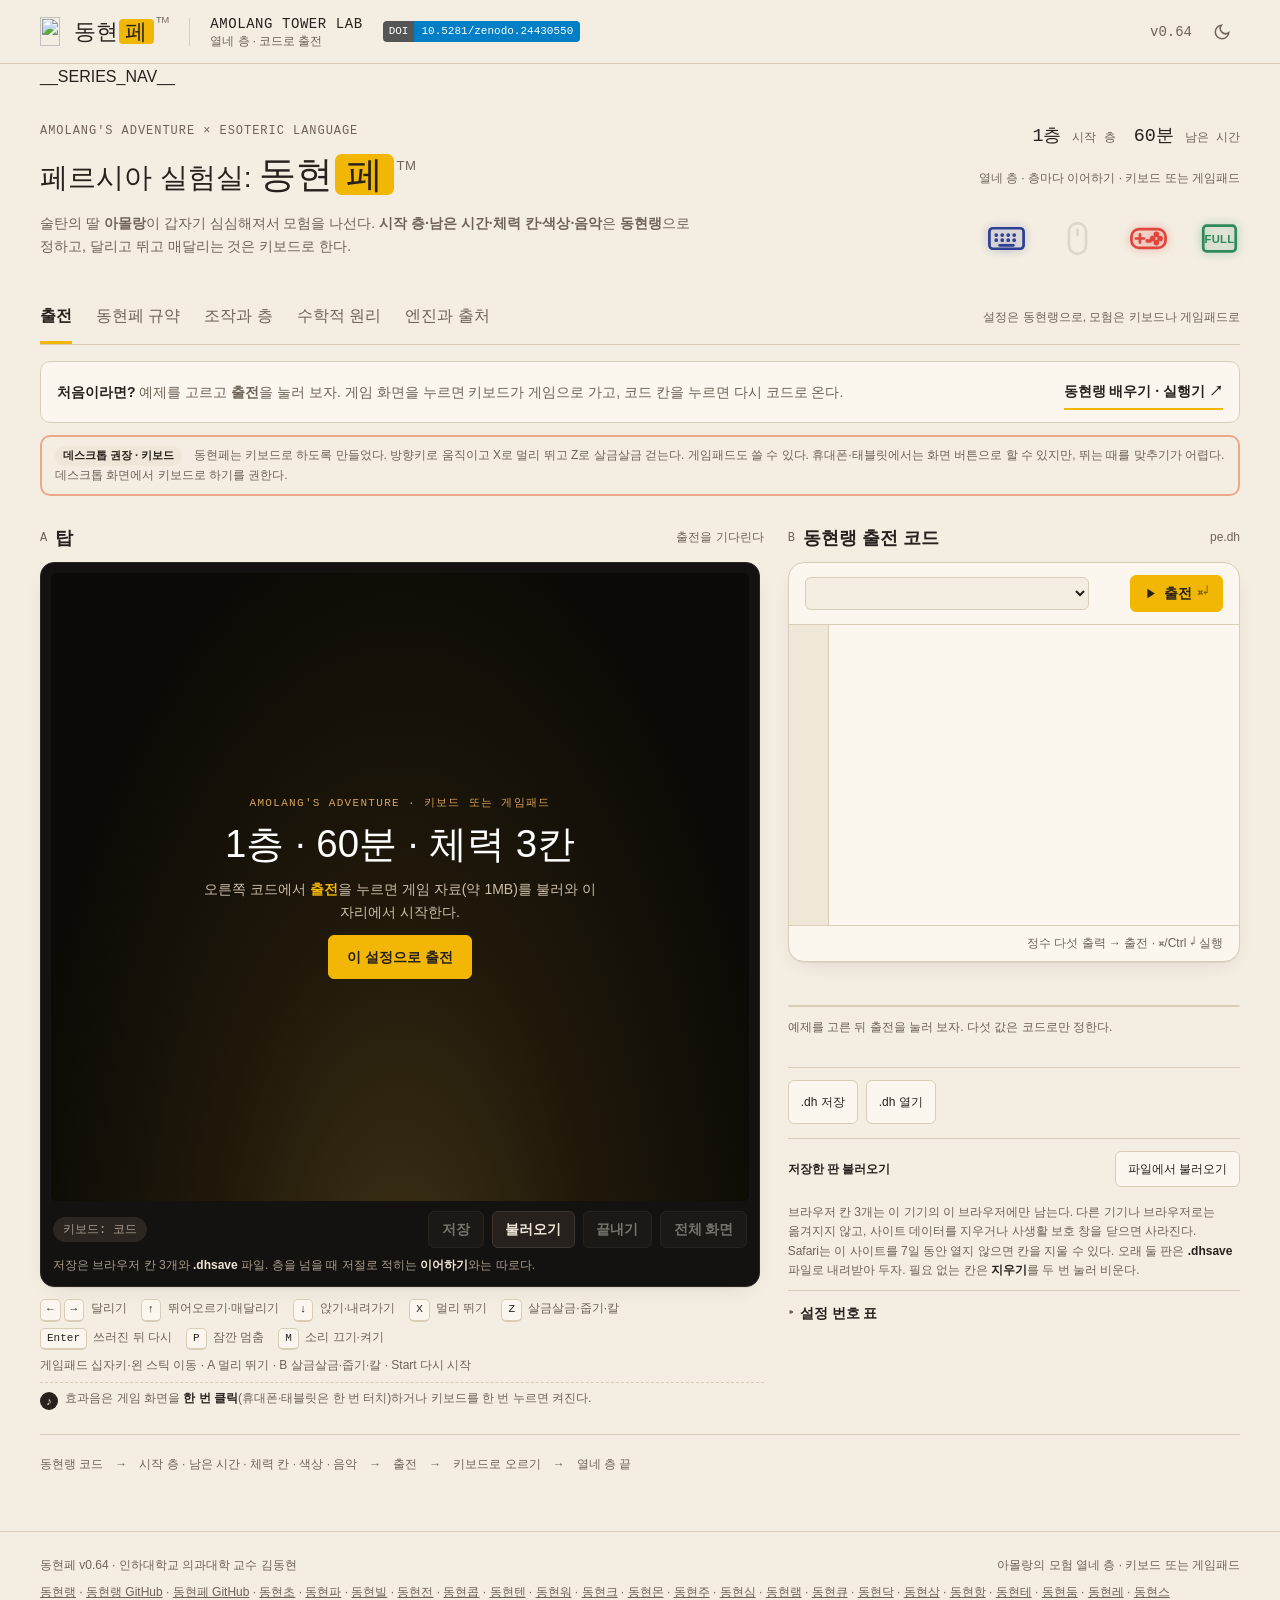
==== commit 06654027: "v0.64: 소리 다시 켜기 소리 장치가 돌고 있지 않으면(interrupted 포함) 다시 켬. 터치 끝·클릭·화면 복귀에서도 켬. 게임 규칙·화면·저장 형식 그대로.  Co-a" ====
--- a/src/index.html
+++ b/src/index.html
@@ -13,7 +13,7 @@
 <body>
 <header class="header">
   <a class="brand" href="#" aria-label="동현페 첫 화면으로"><span class="brand-main"><img class="brand-icon" src="__BRAND_ICON__" alt="" width="96" height="96">동현<span>페</span><sup>TM</sup></span><i class="brand-divider"></i><span class="brand-sub">AMOLANG TOWER LAB<small>열네 층 · 코드로 출전</small></span></a><a class="doi-badge" href="https://doi.org/10.5281/zenodo.24430550" target="_blank" rel="noopener" aria-label="동현페 Zenodo DOI 10.5281/zenodo.24430550" title="Zenodo DOI (모든 버전)"><b>DOI</b><span>10.5281/zenodo.24430550</span></a>
-  <div class="edition">v0.63<button id="theme" class="icon-btn" aria-label="밝은 화면과 어두운 화면 전환" title="화면 전환" aria-pressed="false"><svg width="18" height="18" viewBox="0 0 24 24" fill="none" stroke="currentColor" stroke-width="2" stroke-linecap="round" aria-hidden="true" focusable="false"><path d="M21 12.8A9 9 0 1 1 11.2 3a7 7 0 0 0 9.8 9.8z"/></svg></button></div>
+  <div class="edition">v0.64<button id="theme" class="icon-btn" aria-label="밝은 화면과 어두운 화면 전환" title="화면 전환" aria-pressed="false"><svg width="18" height="18" viewBox="0 0 24 24" fill="none" stroke="currentColor" stroke-width="2" stroke-linecap="round" aria-hidden="true" focusable="false"><path d="M21 12.8A9 9 0 1 1 11.2 3a7 7 0 0 0 9.8 9.8z"/></svg></button></div>
 </header>
 <main>
 __SERIES_NAV__
@@ -173,7 +173,7 @@
     </div>
   </section>
 
-  <!-- 수학적 원리 --><section id="tab-math" class="tab-panel document" hidden><div class="doc-heading"><div class="eyebrow">MATHEMATICAL PRINCIPLES · v0.63</div><h2>수학적 원리.<br>숫자로 읽는 여덟 비트 탑.</h2><p>동현페는 1999년 휴대용 게임기 프로그램을 자바스크립트로 옮겨 구동한다. 아래 숫자와 식은 지금 엔진 코드(<code>engine/src</code>)에 들어 있는 그대로다.</p></div><div class="math-grid">
+  <!-- 수학적 원리 --><section id="tab-math" class="tab-panel document" hidden><div class="doc-heading"><div class="eyebrow">MATHEMATICAL PRINCIPLES · v0.64</div><h2>수학적 원리.<br>숫자로 읽는 여덟 비트 탑.</h2><p>동현페는 1999년 휴대용 게임기 프로그램을 자바스크립트로 옮겨 구동한다. 아래 숫자와 식은 지금 엔진 코드(<code>engine/src</code>)에 들어 있는 그대로다.</p></div><div class="math-grid">
 <article><h3><span class="math-num">1</span>한 화면의 길이</h3><p>원래 기기의 시계는 1초에 4,194,304번 뛰고, 화면 한 장을 그리는 데 70,224번이 든다.</p><div class="eq big"><span class="eq-run"><math><mrow><mfrac><mn>4194304</mn><mn>70224</mn></mfrac><mo>≈</mo><mn>59.73</mn></mrow></math></span></div><p>그래서 1초에 약 59.73장을 그린다. 게임의 한 걸음(틱)은 화면 다섯 장이므로 1초에 약 11.9걸음이다.</p></article>
 <article><h3><span class="math-num">2</span>방과 칸</h3><p>방 하나는 가로 10칸, 세로 3칸이다. 칸 하나는 가로 16픽셀, 세로 40픽셀이다.</p><div class="eq big"><span class="eq-run"><math><mrow><mn>10</mn><mo>×</mo><mn>16</mn><mo>=</mo><mn>160</mn></mrow></math></span><span class="eq-run"><math><mrow><mn>4</mn><mo>+</mo><mn>3</mn><mo>×</mo><mn>40</mn><mo>=</mo><mn>124</mn></mrow></math></span></div><p>화면은 160 × 144픽셀이고, 위 4픽셀과 아래 20픽셀은 윗방 바닥과 체력 줄이다. 주인공은 반 칸(8픽셀) 단위로 움직인다.</p></article>
 <article><h3><span class="math-num">3</span>기둥 뒤로 가기</h3><p>주인공 그림은 8픽셀 조각으로 나뉜다. 조각의 왼쪽 위 점 <math><mrow><mo>(</mo><mi>x</mi><mo>,</mo><mi>y</mi><mo>)</mo></mrow></math>이 놓인 칸을 찾는다.</p><div class="eq big"><span class="eq-run"><math><mrow><mi>열</mi><mo>=</mo><mo>⌊</mo><mfrac><mi>x</mi><mn>16</mn></mfrac><mo>⌋</mo></mrow></math></span><span class="eq-run"><math><mrow><mi>줄</mi><mo>=</mo><mo>⌊</mo><mfrac><mrow><mi>y</mi><mo>−</mo><mn>4</mn></mrow><mn>40</mn></mfrac><mo>⌋</mo></mrow></math></span></div><p>그 칸이 기둥이나 벽 앞면이면, 칸의 왼쪽 반(<math><mrow><mi>x</mi><mo>mod</mo><mn>16</mn><mo>&lt;</mo><mn>8</mn></mrow></math>)인지 오른쪽 반인지에 따라 조각을 그리지 않는다. 아몰랑 그림은 원래 그림보다 크지만 같은 판정을 모든 픽셀에 쓴다.</p></article>
@@ -208,7 +208,7 @@
     <aside class="maker-note"><span class="eyebrow">만든 사람</span><a class="sponsor-btn" href="https://github.com/sponsors/Raspberry-Kim" target="_blank" rel="noopener" aria-label="GitHub Sponsors로 동현랭 후원하기" title="GitHub Sponsors로 후원하기"><svg width="13" height="13" viewBox="0 0 16 16" fill="currentColor" aria-hidden="true"><path d="M7.655 14.916v-.001h-.002l-.006-.003-.018-.01a22.066 22.066 0 0 1-3.744-2.584C2.045 10.731 0 8.35 0 5.5 0 2.836 2.086 1 4.25 1 5.797 1 7.153 1.802 8 3.02 8.847 1.802 10.203 1 11.75 1 13.914 1 16 2.836 16 5.5c0 2.85-2.044 5.231-3.886 6.818a22.094 22.094 0 0 1-3.433 2.414 7.152 7.152 0 0 1-.31.17l-.018.01-.008.004a.75.75 0 0 1-.69 0Z"></path></svg>후원</a><p>인하대학교 의과대학 김동현 교수는 백신학·감염학을 연구한다. 명랑하고 따뜻한 개발을 지향한다.</p></aside>
   </section>
 </main>
-<footer><span>동현페 v0.63 · 인하대학교 의과대학 교수 김동현</span><span>아몰랑의 모험 열네 층 · 키보드 또는 게임패드</span><span><a href="https://raspberry-kim.github.io/donghyun-lang/" target="_blank" rel="noopener">동현랭</a> · <a href="https://github.com/Raspberry-Kim/donghyun-lang" target="_blank" rel="noopener">동현랭 GitHub</a> · <a href="https://github.com/Raspberry-Kim/donghyun-lab20" target="_blank" rel="noopener">동현페 GitHub</a> · <a href="https://raspberry-kim.github.io/donghyun-lab1/" target="_blank" rel="noopener">동현초</a> · <a href="https://raspberry-kim.github.io/donghyun-lab2/" target="_blank" rel="noopener">동현파</a> · <a href="https://raspberry-kim.github.io/donghyun-lab3/" target="_blank" rel="noopener">동현빌</a> · <a href="https://raspberry-kim.github.io/donghyun-lab4/" target="_blank" rel="noopener">동현전</a> · <a href="https://raspberry-kim.github.io/donghyun-lab5/" target="_blank" rel="noopener">동현콥</a> · <a href="https://raspberry-kim.github.io/donghyun-lab6/" target="_blank" rel="noopener">동현텐</a> · <a href="https://raspberry-kim.github.io/donghyun-lab7/" target="_blank" rel="noopener">동현워</a> · <a href="https://raspberry-kim.github.io/donghyun-lab9/" target="_blank" rel="noopener">동현크</a> · <a href="https://raspberry-kim.github.io/donghyun-lab10/" target="_blank" rel="noopener">동현몬</a> · <a href="https://raspberry-kim.github.io/donghyun-lab11/" target="_blank" rel="noopener">동현주</a> · <a href="https://raspberry-kim.github.io/donghyun-lab12/" target="_blank" rel="noopener">동현심</a> · <a href="https://raspberry-kim.github.io/donghyun-lab13/" target="_blank" rel="noopener">동현램</a> · <a href="https://raspberry-kim.github.io/donghyun-lab14/" target="_blank" rel="noopener">동현큐</a> · <a href="https://raspberry-kim.github.io/donghyun-lab15/" target="_blank" rel="noopener">동현닥</a> · <a href="https://raspberry-kim.github.io/donghyun-lab16/" target="_blank" rel="noopener">동현삼</a> · <a href="https://raspberry-kim.github.io/donghyun-lab17/" target="_blank" rel="noopener">동현항</a> · <a href="https://raspberry-kim.github.io/donghyun-lab18/" target="_blank" rel="noopener">동현테</a> · <a href="https://raspberry-kim.github.io/donghyun-lab8/" target="_blank" rel="noopener">동현둠</a> · <a href="https://raspberry-kim.github.io/donghyun-lab19/" target="_blank" rel="noopener">동현레</a> · <a href="https://raspberry-kim.github.io/donghyun-lab21/" target="_blank" rel="noopener">동현스</a></span></footer>
+<footer><span>동현페 v0.64 · 인하대학교 의과대학 교수 김동현</span><span>아몰랑의 모험 열네 층 · 키보드 또는 게임패드</span><span><a href="https://raspberry-kim.github.io/donghyun-lang/" target="_blank" rel="noopener">동현랭</a> · <a href="https://github.com/Raspberry-Kim/donghyun-lang" target="_blank" rel="noopener">동현랭 GitHub</a> · <a href="https://github.com/Raspberry-Kim/donghyun-lab20" target="_blank" rel="noopener">동현페 GitHub</a> · <a href="https://raspberry-kim.github.io/donghyun-lab1/" target="_blank" rel="noopener">동현초</a> · <a href="https://raspberry-kim.github.io/donghyun-lab2/" target="_blank" rel="noopener">동현파</a> · <a href="https://raspberry-kim.github.io/donghyun-lab3/" target="_blank" rel="noopener">동현빌</a> · <a href="https://raspberry-kim.github.io/donghyun-lab4/" target="_blank" rel="noopener">동현전</a> · <a href="https://raspberry-kim.github.io/donghyun-lab5/" target="_blank" rel="noopener">동현콥</a> · <a href="https://raspberry-kim.github.io/donghyun-lab6/" target="_blank" rel="noopener">동현텐</a> · <a href="https://raspberry-kim.github.io/donghyun-lab7/" target="_blank" rel="noopener">동현워</a> · <a href="https://raspberry-kim.github.io/donghyun-lab9/" target="_blank" rel="noopener">동현크</a> · <a href="https://raspberry-kim.github.io/donghyun-lab10/" target="_blank" rel="noopener">동현몬</a> · <a href="https://raspberry-kim.github.io/donghyun-lab11/" target="_blank" rel="noopener">동현주</a> · <a href="https://raspberry-kim.github.io/donghyun-lab12/" target="_blank" rel="noopener">동현심</a> · <a href="https://raspberry-kim.github.io/donghyun-lab13/" target="_blank" rel="noopener">동현램</a> · <a href="https://raspberry-kim.github.io/donghyun-lab14/" target="_blank" rel="noopener">동현큐</a> · <a href="https://raspberry-kim.github.io/donghyun-lab15/" target="_blank" rel="noopener">동현닥</a> · <a href="https://raspberry-kim.github.io/donghyun-lab16/" target="_blank" rel="noopener">동현삼</a> · <a href="https://raspberry-kim.github.io/donghyun-lab17/" target="_blank" rel="noopener">동현항</a> · <a href="https://raspberry-kim.github.io/donghyun-lab18/" target="_blank" rel="noopener">동현테</a> · <a href="https://raspberry-kim.github.io/donghyun-lab8/" target="_blank" rel="noopener">동현둠</a> · <a href="https://raspberry-kim.github.io/donghyun-lab19/" target="_blank" rel="noopener">동현레</a> · <a href="https://raspberry-kim.github.io/donghyun-lab21/" target="_blank" rel="noopener">동현스</a></span></footer>
 <script src="./app.js"></script>
 <script>
 /* 입력 표식 풍선 도움말 */
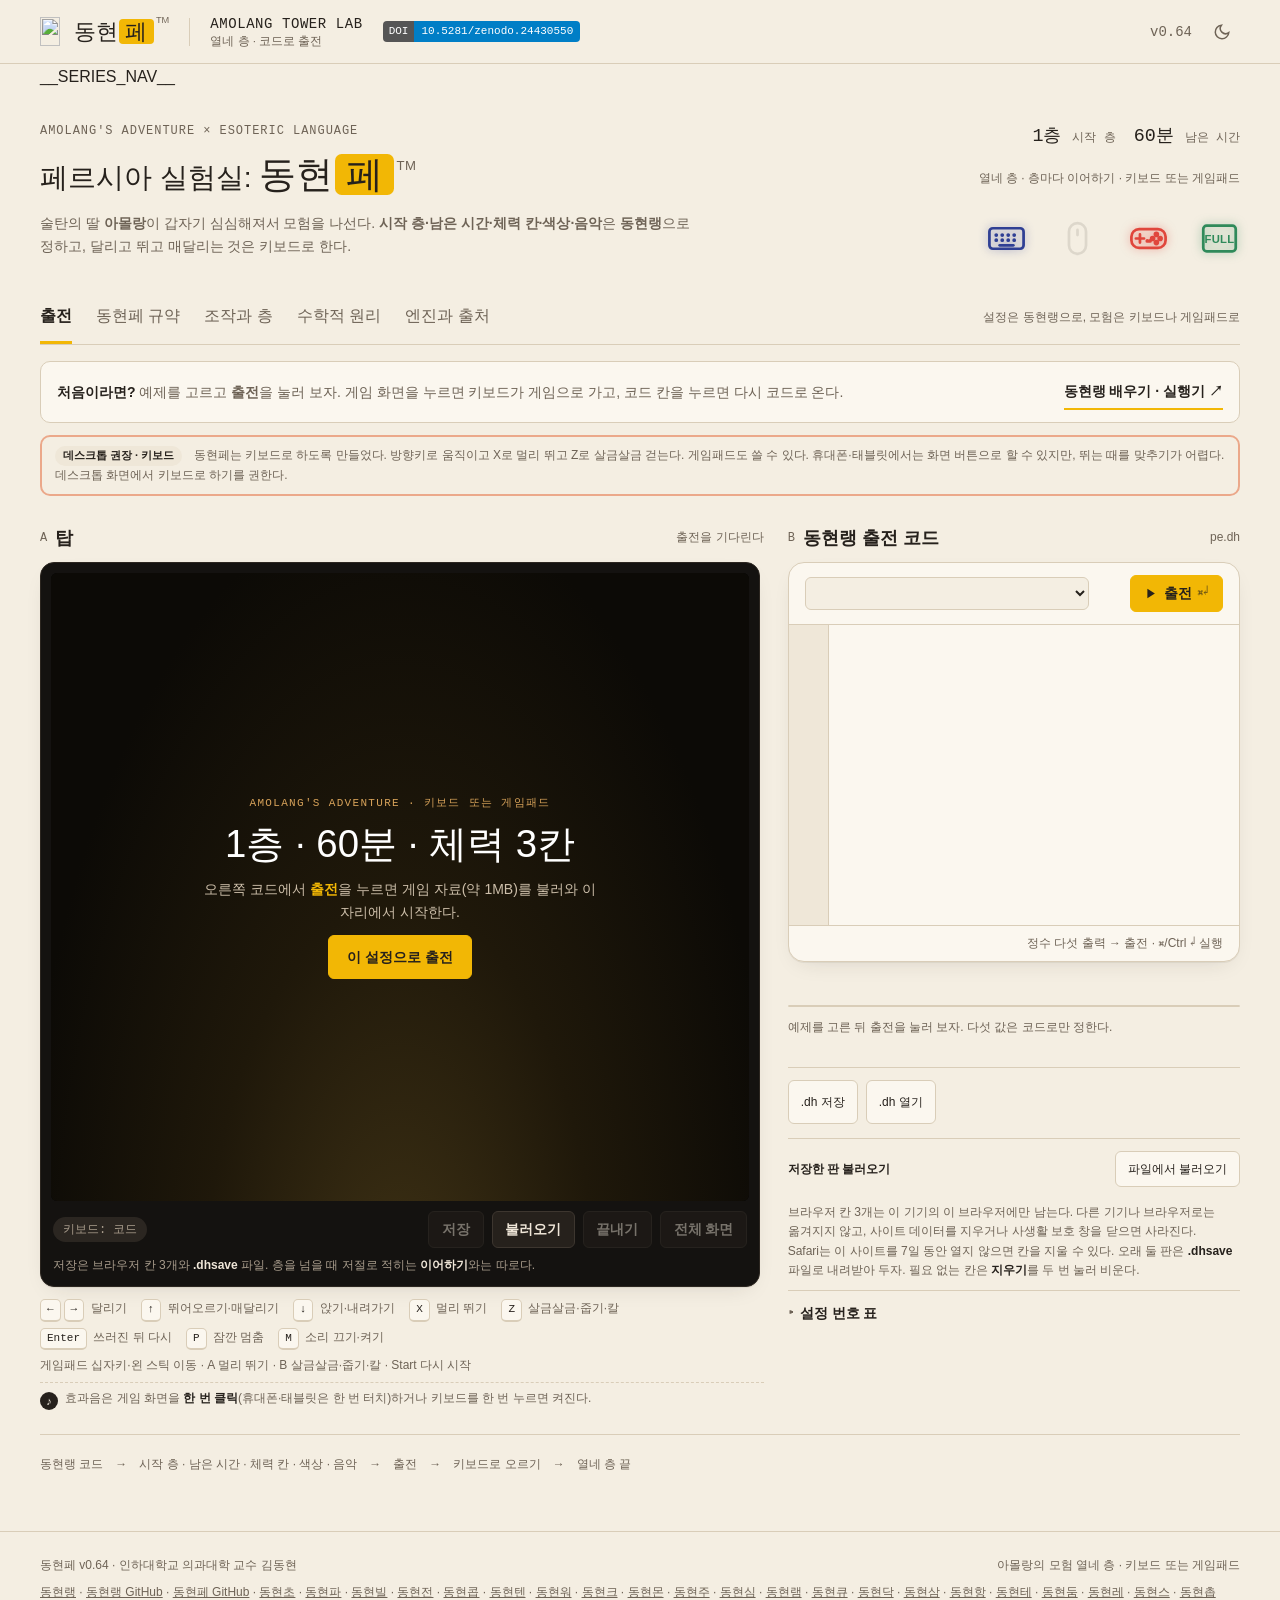
==== commit 9f5d0986: "시리즈 띠에 동현촙을 더함(스물세 사이트) 23칸은 홀수라 데스크톱은 동현랭이 두 줄 높이, 실험실은 11열×2줄. 휴대폰은 두 열이고 동현랭이 두 칸. 바닥글 링크 끝에 동현촙을" ====
--- a/src/index.html
+++ b/src/index.html
@@ -208,7 +208,7 @@
     <aside class="maker-note"><span class="eyebrow">만든 사람</span><a class="sponsor-btn" href="https://github.com/sponsors/Raspberry-Kim" target="_blank" rel="noopener" aria-label="GitHub Sponsors로 동현랭 후원하기" title="GitHub Sponsors로 후원하기"><svg width="13" height="13" viewBox="0 0 16 16" fill="currentColor" aria-hidden="true"><path d="M7.655 14.916v-.001h-.002l-.006-.003-.018-.01a22.066 22.066 0 0 1-3.744-2.584C2.045 10.731 0 8.35 0 5.5 0 2.836 2.086 1 4.25 1 5.797 1 7.153 1.802 8 3.02 8.847 1.802 10.203 1 11.75 1 13.914 1 16 2.836 16 5.5c0 2.85-2.044 5.231-3.886 6.818a22.094 22.094 0 0 1-3.433 2.414 7.152 7.152 0 0 1-.31.17l-.018.01-.008.004a.75.75 0 0 1-.69 0Z"></path></svg>후원</a><p>인하대학교 의과대학 김동현 교수는 백신학·감염학을 연구한다. 명랑하고 따뜻한 개발을 지향한다.</p></aside>
   </section>
 </main>
-<footer><span>동현페 v0.64 · 인하대학교 의과대학 교수 김동현</span><span>아몰랑의 모험 열네 층 · 키보드 또는 게임패드</span><span><a href="https://raspberry-kim.github.io/donghyun-lang/" target="_blank" rel="noopener">동현랭</a> · <a href="https://github.com/Raspberry-Kim/donghyun-lang" target="_blank" rel="noopener">동현랭 GitHub</a> · <a href="https://github.com/Raspberry-Kim/donghyun-lab20" target="_blank" rel="noopener">동현페 GitHub</a> · <a href="https://raspberry-kim.github.io/donghyun-lab1/" target="_blank" rel="noopener">동현초</a> · <a href="https://raspberry-kim.github.io/donghyun-lab2/" target="_blank" rel="noopener">동현파</a> · <a href="https://raspberry-kim.github.io/donghyun-lab3/" target="_blank" rel="noopener">동현빌</a> · <a href="https://raspberry-kim.github.io/donghyun-lab4/" target="_blank" rel="noopener">동현전</a> · <a href="https://raspberry-kim.github.io/donghyun-lab5/" target="_blank" rel="noopener">동현콥</a> · <a href="https://raspberry-kim.github.io/donghyun-lab6/" target="_blank" rel="noopener">동현텐</a> · <a href="https://raspberry-kim.github.io/donghyun-lab7/" target="_blank" rel="noopener">동현워</a> · <a href="https://raspberry-kim.github.io/donghyun-lab9/" target="_blank" rel="noopener">동현크</a> · <a href="https://raspberry-kim.github.io/donghyun-lab10/" target="_blank" rel="noopener">동현몬</a> · <a href="https://raspberry-kim.github.io/donghyun-lab11/" target="_blank" rel="noopener">동현주</a> · <a href="https://raspberry-kim.github.io/donghyun-lab12/" target="_blank" rel="noopener">동현심</a> · <a href="https://raspberry-kim.github.io/donghyun-lab13/" target="_blank" rel="noopener">동현램</a> · <a href="https://raspberry-kim.github.io/donghyun-lab14/" target="_blank" rel="noopener">동현큐</a> · <a href="https://raspberry-kim.github.io/donghyun-lab15/" target="_blank" rel="noopener">동현닥</a> · <a href="https://raspberry-kim.github.io/donghyun-lab16/" target="_blank" rel="noopener">동현삼</a> · <a href="https://raspberry-kim.github.io/donghyun-lab17/" target="_blank" rel="noopener">동현항</a> · <a href="https://raspberry-kim.github.io/donghyun-lab18/" target="_blank" rel="noopener">동현테</a> · <a href="https://raspberry-kim.github.io/donghyun-lab8/" target="_blank" rel="noopener">동현둠</a> · <a href="https://raspberry-kim.github.io/donghyun-lab19/" target="_blank" rel="noopener">동현레</a> · <a href="https://raspberry-kim.github.io/donghyun-lab21/" target="_blank" rel="noopener">동현스</a></span></footer>
+<footer><span>동현페 v0.64 · 인하대학교 의과대학 교수 김동현</span><span>아몰랑의 모험 열네 층 · 키보드 또는 게임패드</span><span><a href="https://raspberry-kim.github.io/donghyun-lang/" target="_blank" rel="noopener">동현랭</a> · <a href="https://github.com/Raspberry-Kim/donghyun-lang" target="_blank" rel="noopener">동현랭 GitHub</a> · <a href="https://github.com/Raspberry-Kim/donghyun-lab20" target="_blank" rel="noopener">동현페 GitHub</a> · <a href="https://raspberry-kim.github.io/donghyun-lab1/" target="_blank" rel="noopener">동현초</a> · <a href="https://raspberry-kim.github.io/donghyun-lab2/" target="_blank" rel="noopener">동현파</a> · <a href="https://raspberry-kim.github.io/donghyun-lab3/" target="_blank" rel="noopener">동현빌</a> · <a href="https://raspberry-kim.github.io/donghyun-lab4/" target="_blank" rel="noopener">동현전</a> · <a href="https://raspberry-kim.github.io/donghyun-lab5/" target="_blank" rel="noopener">동현콥</a> · <a href="https://raspberry-kim.github.io/donghyun-lab6/" target="_blank" rel="noopener">동현텐</a> · <a href="https://raspberry-kim.github.io/donghyun-lab7/" target="_blank" rel="noopener">동현워</a> · <a href="https://raspberry-kim.github.io/donghyun-lab9/" target="_blank" rel="noopener">동현크</a> · <a href="https://raspberry-kim.github.io/donghyun-lab10/" target="_blank" rel="noopener">동현몬</a> · <a href="https://raspberry-kim.github.io/donghyun-lab11/" target="_blank" rel="noopener">동현주</a> · <a href="https://raspberry-kim.github.io/donghyun-lab12/" target="_blank" rel="noopener">동현심</a> · <a href="https://raspberry-kim.github.io/donghyun-lab13/" target="_blank" rel="noopener">동현램</a> · <a href="https://raspberry-kim.github.io/donghyun-lab14/" target="_blank" rel="noopener">동현큐</a> · <a href="https://raspberry-kim.github.io/donghyun-lab15/" target="_blank" rel="noopener">동현닥</a> · <a href="https://raspberry-kim.github.io/donghyun-lab16/" target="_blank" rel="noopener">동현삼</a> · <a href="https://raspberry-kim.github.io/donghyun-lab17/" target="_blank" rel="noopener">동현항</a> · <a href="https://raspberry-kim.github.io/donghyun-lab18/" target="_blank" rel="noopener">동현테</a> · <a href="https://raspberry-kim.github.io/donghyun-lab8/" target="_blank" rel="noopener">동현둠</a> · <a href="https://raspberry-kim.github.io/donghyun-lab19/" target="_blank" rel="noopener">동현레</a> · <a href="https://raspberry-kim.github.io/donghyun-lab21/" target="_blank" rel="noopener">동현스</a> · <a href="https://raspberry-kim.github.io/donghyun-lab22/" target="_blank" rel="noopener">동현촙</a></span></footer>
 <script src="./app.js"></script>
 <script>
 /* 입력 표식 풍선 도움말 */
--- a/src/style.css
+++ b/src/style.css
@@ -333,6 +333,21 @@
  .series-strip .series-links:has(.series-item:nth-child(22):last-child){grid-template-columns:repeat(2,minmax(0,1fr));grid-template-rows:none}
 }
 
+/* SERIES-23: 데스크톱은 동현랭 두 줄 높이 + 22실험실 11열×2줄. 모바일은 기존 홀수 규칙. */
+@media(min-width:781px){
+ .series-strip .series-links:has(.series-item:nth-child(23):last-child){grid-template-columns:repeat(12,minmax(0,1fr));grid-template-rows:repeat(2,1fr);grid-auto-flow:row;min-width:0}
+ .series-strip .series-links:has(.series-item:nth-child(23):last-child) .series-item[data-series="lang"]{grid-column:auto;grid-row:span 2;align-items:center;text-align:center}
+ .series-strip .series-links:has(.series-item:nth-child(23):last-child) .series-item[data-series="lang"] .series-name{font-size:19px}
+ .series-strip .series-links:has(.series-item:nth-child(23):last-child) .series-note{white-space:normal}
+}
+@media(min-width:781px) and (max-width:980px){
+ .series-strip .series-links:has(.series-item:nth-child(23):last-child) .series-item[data-series="lang"] .series-name{font-size:16px}
+}
+@media(max-width:780px){
+ .series-strip .series-links:has(.series-item:nth-child(23):last-child){grid-template-columns:repeat(2,minmax(0,1fr));grid-template-rows:none}
+ .series-strip .series-links:has(.series-item:nth-child(23):last-child) .series-item[data-series="lang"]{grid-column:span 2;grid-row:auto}
+}
+
 
 /* 수학적 원리 */
 .math-grid{display:grid;grid-template-columns:repeat(2,minmax(0,1fr));gap:4px 40px;margin-top:8px}
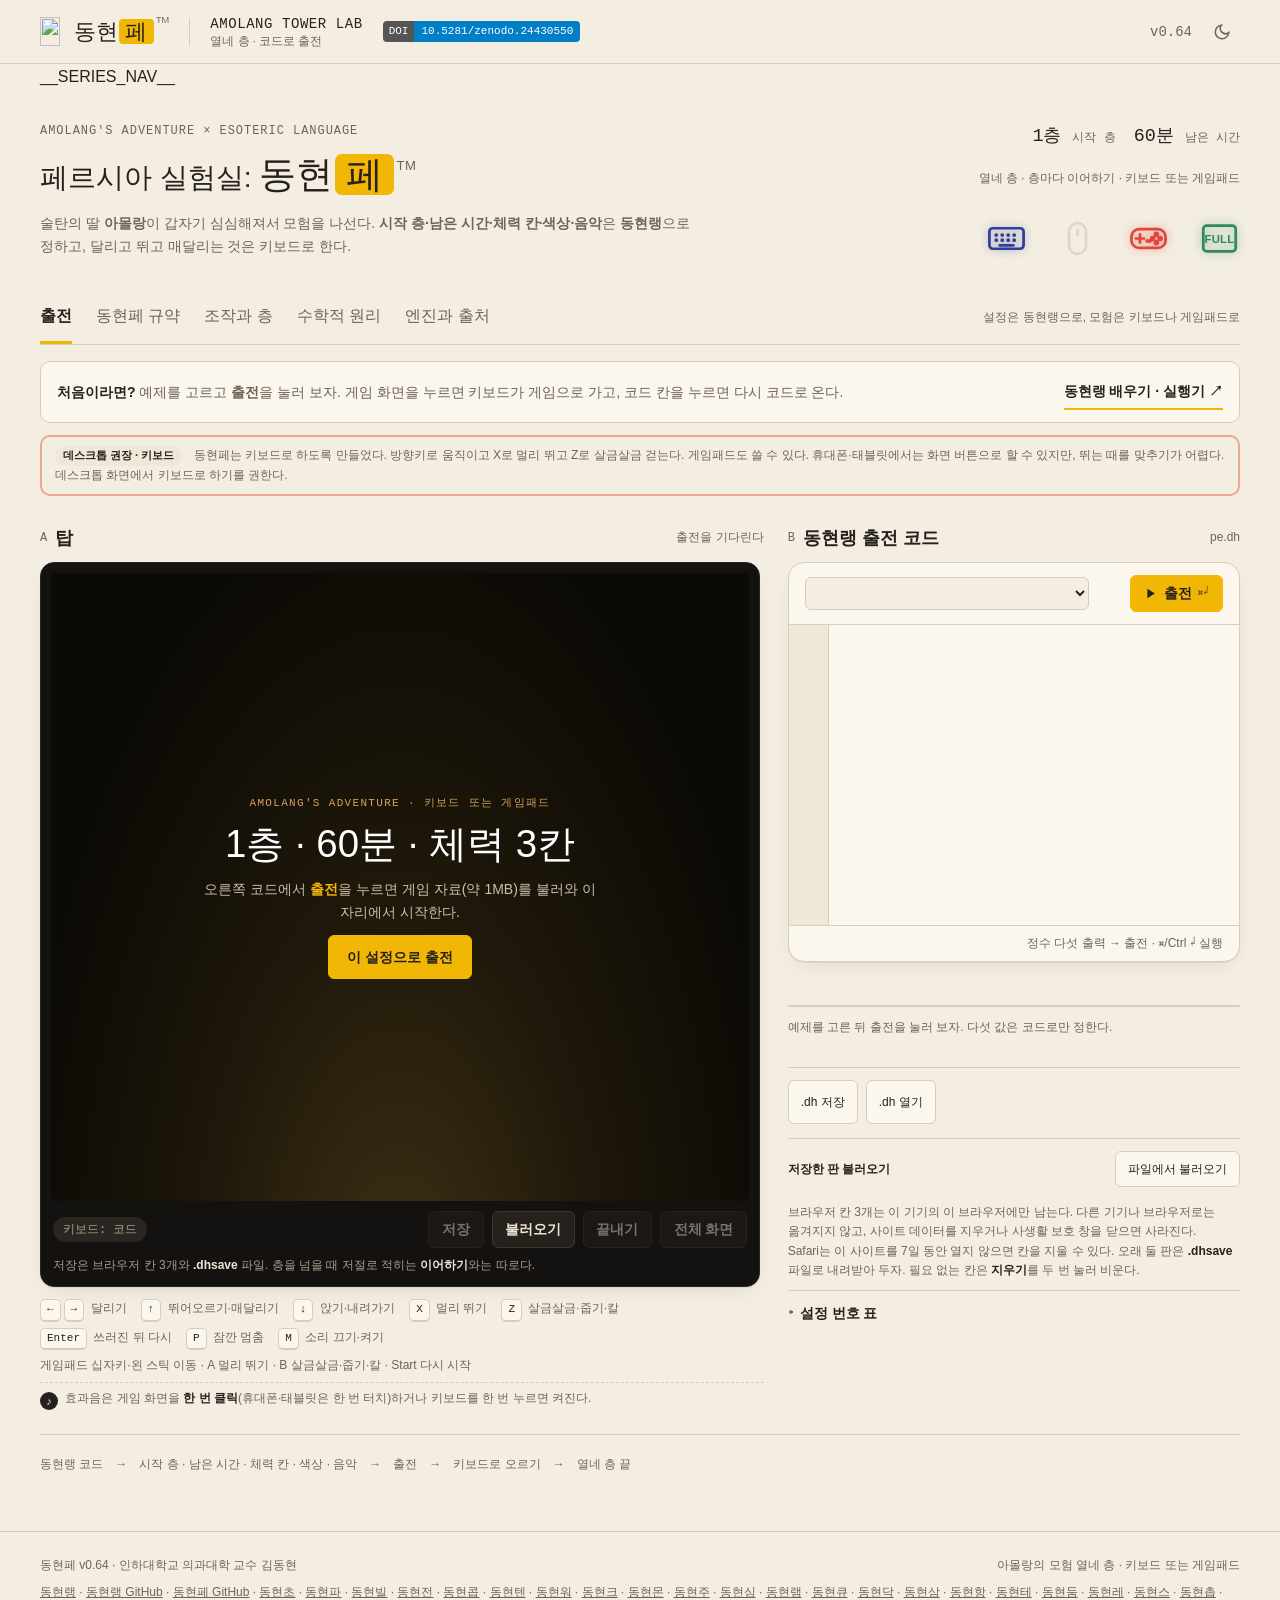
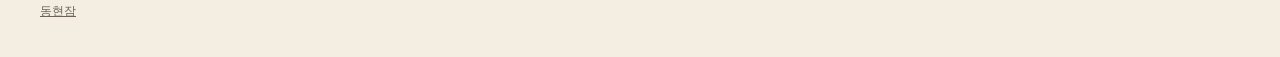
==== commit 14eb3358: "시리즈 띠에 동현잠을 더함(스물네 사이트) 24칸은 짝수라 모두 같은 크기. 데스크톱 12열×2줄, 휴대폰 두 열. 바닥글 링크 끝에 동현잠을 더함. 판 번호·기존 태그·게임 규칙" ====
--- a/src/index.html
+++ b/src/index.html
@@ -208,7 +208,7 @@
     <aside class="maker-note"><span class="eyebrow">만든 사람</span><a class="sponsor-btn" href="https://github.com/sponsors/Raspberry-Kim" target="_blank" rel="noopener" aria-label="GitHub Sponsors로 동현랭 후원하기" title="GitHub Sponsors로 후원하기"><svg width="13" height="13" viewBox="0 0 16 16" fill="currentColor" aria-hidden="true"><path d="M7.655 14.916v-.001h-.002l-.006-.003-.018-.01a22.066 22.066 0 0 1-3.744-2.584C2.045 10.731 0 8.35 0 5.5 0 2.836 2.086 1 4.25 1 5.797 1 7.153 1.802 8 3.02 8.847 1.802 10.203 1 11.75 1 13.914 1 16 2.836 16 5.5c0 2.85-2.044 5.231-3.886 6.818a22.094 22.094 0 0 1-3.433 2.414 7.152 7.152 0 0 1-.31.17l-.018.01-.008.004a.75.75 0 0 1-.69 0Z"></path></svg>후원</a><p>인하대학교 의과대학 김동현 교수는 백신학·감염학을 연구한다. 명랑하고 따뜻한 개발을 지향한다.</p></aside>
   </section>
 </main>
-<footer><span>동현페 v0.64 · 인하대학교 의과대학 교수 김동현</span><span>아몰랑의 모험 열네 층 · 키보드 또는 게임패드</span><span><a href="https://raspberry-kim.github.io/donghyun-lang/" target="_blank" rel="noopener">동현랭</a> · <a href="https://github.com/Raspberry-Kim/donghyun-lang" target="_blank" rel="noopener">동현랭 GitHub</a> · <a href="https://github.com/Raspberry-Kim/donghyun-lab20" target="_blank" rel="noopener">동현페 GitHub</a> · <a href="https://raspberry-kim.github.io/donghyun-lab1/" target="_blank" rel="noopener">동현초</a> · <a href="https://raspberry-kim.github.io/donghyun-lab2/" target="_blank" rel="noopener">동현파</a> · <a href="https://raspberry-kim.github.io/donghyun-lab3/" target="_blank" rel="noopener">동현빌</a> · <a href="https://raspberry-kim.github.io/donghyun-lab4/" target="_blank" rel="noopener">동현전</a> · <a href="https://raspberry-kim.github.io/donghyun-lab5/" target="_blank" rel="noopener">동현콥</a> · <a href="https://raspberry-kim.github.io/donghyun-lab6/" target="_blank" rel="noopener">동현텐</a> · <a href="https://raspberry-kim.github.io/donghyun-lab7/" target="_blank" rel="noopener">동현워</a> · <a href="https://raspberry-kim.github.io/donghyun-lab9/" target="_blank" rel="noopener">동현크</a> · <a href="https://raspberry-kim.github.io/donghyun-lab10/" target="_blank" rel="noopener">동현몬</a> · <a href="https://raspberry-kim.github.io/donghyun-lab11/" target="_blank" rel="noopener">동현주</a> · <a href="https://raspberry-kim.github.io/donghyun-lab12/" target="_blank" rel="noopener">동현심</a> · <a href="https://raspberry-kim.github.io/donghyun-lab13/" target="_blank" rel="noopener">동현램</a> · <a href="https://raspberry-kim.github.io/donghyun-lab14/" target="_blank" rel="noopener">동현큐</a> · <a href="https://raspberry-kim.github.io/donghyun-lab15/" target="_blank" rel="noopener">동현닥</a> · <a href="https://raspberry-kim.github.io/donghyun-lab16/" target="_blank" rel="noopener">동현삼</a> · <a href="https://raspberry-kim.github.io/donghyun-lab17/" target="_blank" rel="noopener">동현항</a> · <a href="https://raspberry-kim.github.io/donghyun-lab18/" target="_blank" rel="noopener">동현테</a> · <a href="https://raspberry-kim.github.io/donghyun-lab8/" target="_blank" rel="noopener">동현둠</a> · <a href="https://raspberry-kim.github.io/donghyun-lab19/" target="_blank" rel="noopener">동현레</a> · <a href="https://raspberry-kim.github.io/donghyun-lab21/" target="_blank" rel="noopener">동현스</a> · <a href="https://raspberry-kim.github.io/donghyun-lab22/" target="_blank" rel="noopener">동현촙</a></span></footer>
+<footer><span>동현페 v0.64 · 인하대학교 의과대학 교수 김동현</span><span>아몰랑의 모험 열네 층 · 키보드 또는 게임패드</span><span><a href="https://raspberry-kim.github.io/donghyun-lang/" target="_blank" rel="noopener">동현랭</a> · <a href="https://github.com/Raspberry-Kim/donghyun-lang" target="_blank" rel="noopener">동현랭 GitHub</a> · <a href="https://github.com/Raspberry-Kim/donghyun-lab20" target="_blank" rel="noopener">동현페 GitHub</a> · <a href="https://raspberry-kim.github.io/donghyun-lab1/" target="_blank" rel="noopener">동현초</a> · <a href="https://raspberry-kim.github.io/donghyun-lab2/" target="_blank" rel="noopener">동현파</a> · <a href="https://raspberry-kim.github.io/donghyun-lab3/" target="_blank" rel="noopener">동현빌</a> · <a href="https://raspberry-kim.github.io/donghyun-lab4/" target="_blank" rel="noopener">동현전</a> · <a href="https://raspberry-kim.github.io/donghyun-lab5/" target="_blank" rel="noopener">동현콥</a> · <a href="https://raspberry-kim.github.io/donghyun-lab6/" target="_blank" rel="noopener">동현텐</a> · <a href="https://raspberry-kim.github.io/donghyun-lab7/" target="_blank" rel="noopener">동현워</a> · <a href="https://raspberry-kim.github.io/donghyun-lab9/" target="_blank" rel="noopener">동현크</a> · <a href="https://raspberry-kim.github.io/donghyun-lab10/" target="_blank" rel="noopener">동현몬</a> · <a href="https://raspberry-kim.github.io/donghyun-lab11/" target="_blank" rel="noopener">동현주</a> · <a href="https://raspberry-kim.github.io/donghyun-lab12/" target="_blank" rel="noopener">동현심</a> · <a href="https://raspberry-kim.github.io/donghyun-lab13/" target="_blank" rel="noopener">동현램</a> · <a href="https://raspberry-kim.github.io/donghyun-lab14/" target="_blank" rel="noopener">동현큐</a> · <a href="https://raspberry-kim.github.io/donghyun-lab15/" target="_blank" rel="noopener">동현닥</a> · <a href="https://raspberry-kim.github.io/donghyun-lab16/" target="_blank" rel="noopener">동현삼</a> · <a href="https://raspberry-kim.github.io/donghyun-lab17/" target="_blank" rel="noopener">동현항</a> · <a href="https://raspberry-kim.github.io/donghyun-lab18/" target="_blank" rel="noopener">동현테</a> · <a href="https://raspberry-kim.github.io/donghyun-lab8/" target="_blank" rel="noopener">동현둠</a> · <a href="https://raspberry-kim.github.io/donghyun-lab19/" target="_blank" rel="noopener">동현레</a> · <a href="https://raspberry-kim.github.io/donghyun-lab21/" target="_blank" rel="noopener">동현스</a> · <a href="https://raspberry-kim.github.io/donghyun-lab22/" target="_blank" rel="noopener">동현촙</a> · <a href="https://raspberry-kim.github.io/donghyun-lab23/" target="_blank" rel="noopener">동현잠</a></span></footer>
 <script src="./app.js"></script>
 <script>
 /* 입력 표식 풍선 도움말 */
--- a/src/style.css
+++ b/src/style.css
@@ -348,6 +348,15 @@
  .series-strip .series-links:has(.series-item:nth-child(23):last-child) .series-item[data-series="lang"]{grid-column:span 2;grid-row:auto}
 }
 
+/* SERIES-24: 24칸(동현랭 + 23실험실)은 짝수라 모두 같은 크기. 데스크톱 12열×2줄, 휴대폰 두 열. */
+@media(min-width:781px){
+ .series-strip .series-links:has(.series-item:nth-child(24):last-child){grid-template-columns:repeat(12,minmax(0,1fr));grid-template-rows:repeat(2,1fr);grid-auto-flow:row;min-width:0}
+ .series-strip .series-links:has(.series-item:nth-child(24):last-child) .series-note{white-space:normal}
+}
+@media(max-width:780px){
+ .series-strip .series-links:has(.series-item:nth-child(24):last-child){grid-template-columns:repeat(2,minmax(0,1fr));grid-template-rows:none}
+}
+
 
 /* 수학적 원리 */
 .math-grid{display:grid;grid-template-columns:repeat(2,minmax(0,1fr));gap:4px 40px;margin-top:8px}
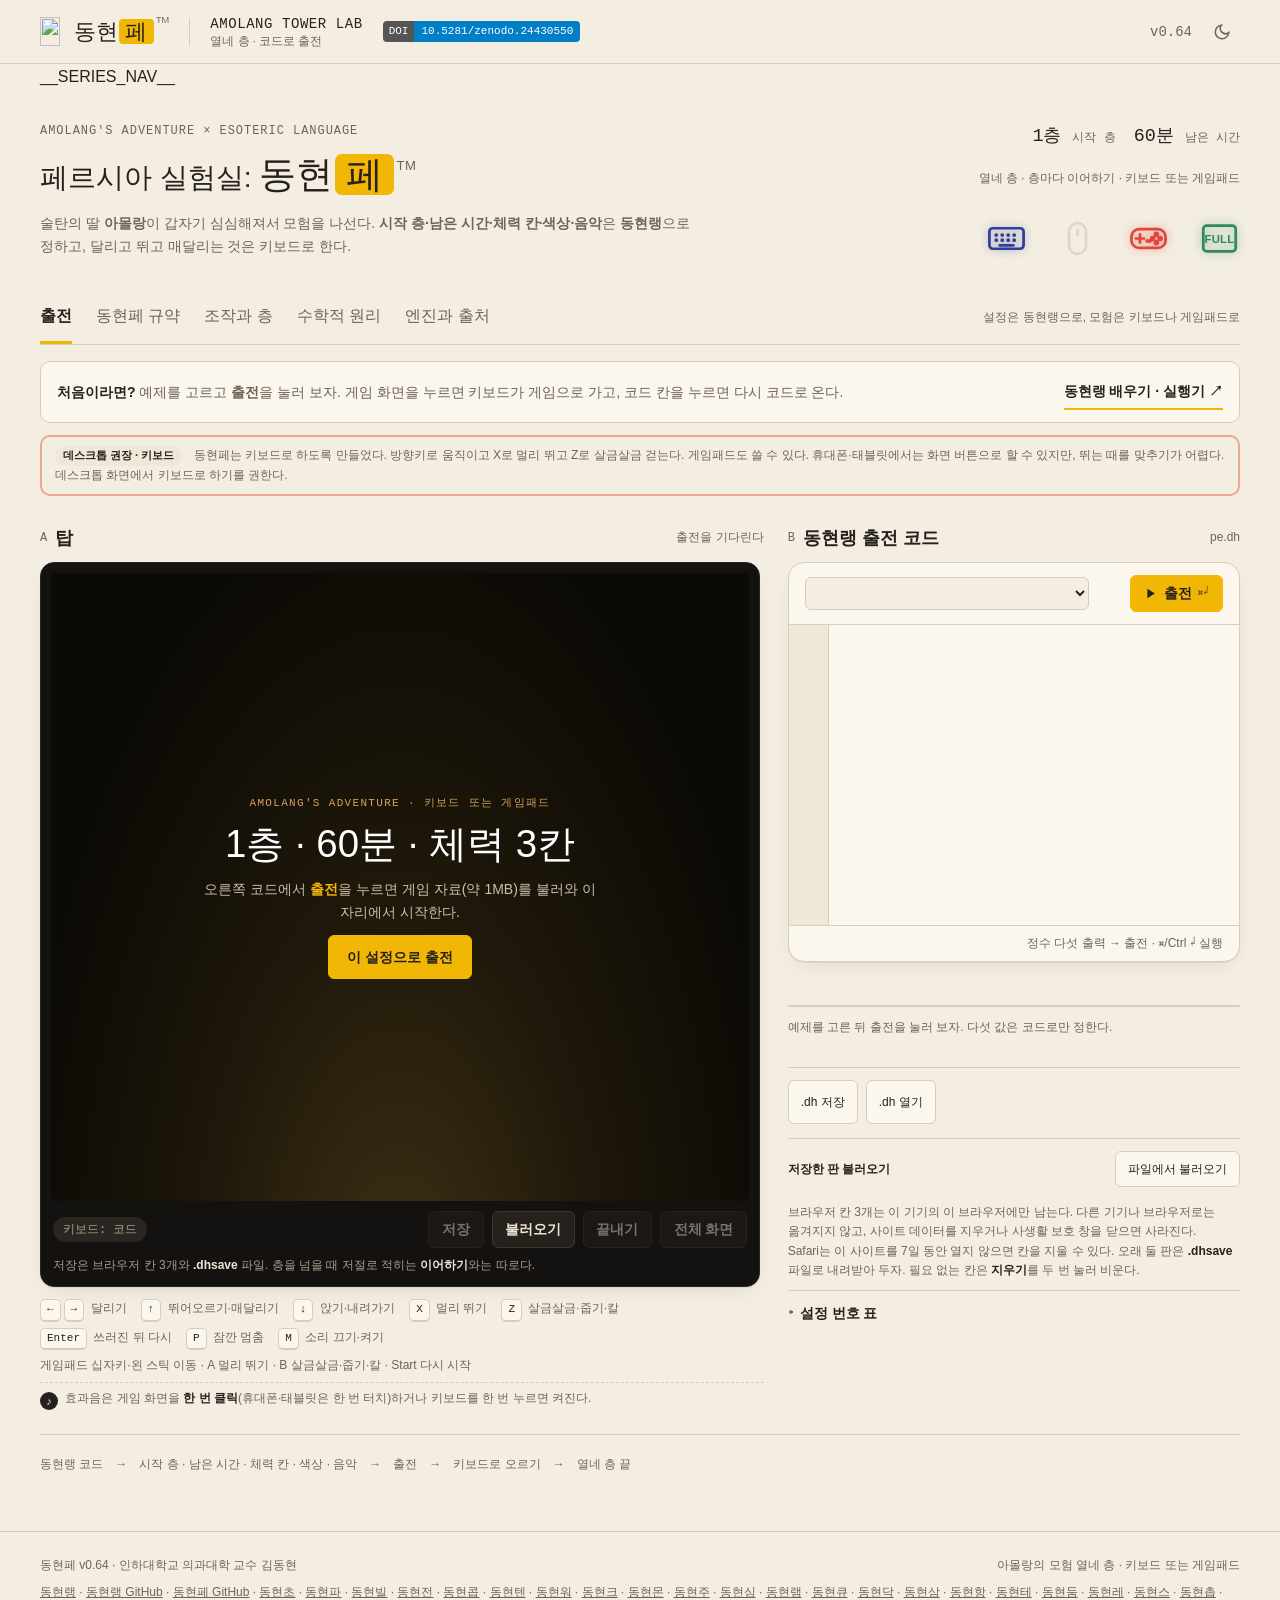
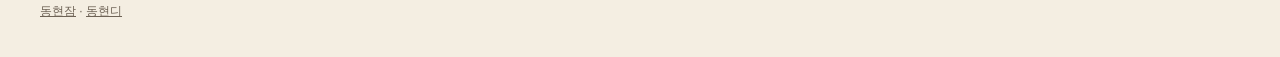
==== commit dc3c0524: "시리즈 띠에 동현디를 더함(스물다섯 사이트) 25칸은 홀수라 데스크톱은 동현랭이 두 줄 높이, 실험실은 12열×2줄. 휴대폰은 두 열이고 동현랭이 두 칸. 바닥글 링크 끝에 동현디" ====
--- a/src/index.html
+++ b/src/index.html
@@ -208,7 +208,7 @@
     <aside class="maker-note"><span class="eyebrow">만든 사람</span><a class="sponsor-btn" href="https://github.com/sponsors/Raspberry-Kim" target="_blank" rel="noopener" aria-label="GitHub Sponsors로 동현랭 후원하기" title="GitHub Sponsors로 후원하기"><svg width="13" height="13" viewBox="0 0 16 16" fill="currentColor" aria-hidden="true"><path d="M7.655 14.916v-.001h-.002l-.006-.003-.018-.01a22.066 22.066 0 0 1-3.744-2.584C2.045 10.731 0 8.35 0 5.5 0 2.836 2.086 1 4.25 1 5.797 1 7.153 1.802 8 3.02 8.847 1.802 10.203 1 11.75 1 13.914 1 16 2.836 16 5.5c0 2.85-2.044 5.231-3.886 6.818a22.094 22.094 0 0 1-3.433 2.414 7.152 7.152 0 0 1-.31.17l-.018.01-.008.004a.75.75 0 0 1-.69 0Z"></path></svg>후원</a><p>인하대학교 의과대학 김동현 교수는 백신학·감염학을 연구한다. 명랑하고 따뜻한 개발을 지향한다.</p></aside>
   </section>
 </main>
-<footer><span>동현페 v0.64 · 인하대학교 의과대학 교수 김동현</span><span>아몰랑의 모험 열네 층 · 키보드 또는 게임패드</span><span><a href="https://raspberry-kim.github.io/donghyun-lang/" target="_blank" rel="noopener">동현랭</a> · <a href="https://github.com/Raspberry-Kim/donghyun-lang" target="_blank" rel="noopener">동현랭 GitHub</a> · <a href="https://github.com/Raspberry-Kim/donghyun-lab20" target="_blank" rel="noopener">동현페 GitHub</a> · <a href="https://raspberry-kim.github.io/donghyun-lab1/" target="_blank" rel="noopener">동현초</a> · <a href="https://raspberry-kim.github.io/donghyun-lab2/" target="_blank" rel="noopener">동현파</a> · <a href="https://raspberry-kim.github.io/donghyun-lab3/" target="_blank" rel="noopener">동현빌</a> · <a href="https://raspberry-kim.github.io/donghyun-lab4/" target="_blank" rel="noopener">동현전</a> · <a href="https://raspberry-kim.github.io/donghyun-lab5/" target="_blank" rel="noopener">동현콥</a> · <a href="https://raspberry-kim.github.io/donghyun-lab6/" target="_blank" rel="noopener">동현텐</a> · <a href="https://raspberry-kim.github.io/donghyun-lab7/" target="_blank" rel="noopener">동현워</a> · <a href="https://raspberry-kim.github.io/donghyun-lab9/" target="_blank" rel="noopener">동현크</a> · <a href="https://raspberry-kim.github.io/donghyun-lab10/" target="_blank" rel="noopener">동현몬</a> · <a href="https://raspberry-kim.github.io/donghyun-lab11/" target="_blank" rel="noopener">동현주</a> · <a href="https://raspberry-kim.github.io/donghyun-lab12/" target="_blank" rel="noopener">동현심</a> · <a href="https://raspberry-kim.github.io/donghyun-lab13/" target="_blank" rel="noopener">동현램</a> · <a href="https://raspberry-kim.github.io/donghyun-lab14/" target="_blank" rel="noopener">동현큐</a> · <a href="https://raspberry-kim.github.io/donghyun-lab15/" target="_blank" rel="noopener">동현닥</a> · <a href="https://raspberry-kim.github.io/donghyun-lab16/" target="_blank" rel="noopener">동현삼</a> · <a href="https://raspberry-kim.github.io/donghyun-lab17/" target="_blank" rel="noopener">동현항</a> · <a href="https://raspberry-kim.github.io/donghyun-lab18/" target="_blank" rel="noopener">동현테</a> · <a href="https://raspberry-kim.github.io/donghyun-lab8/" target="_blank" rel="noopener">동현둠</a> · <a href="https://raspberry-kim.github.io/donghyun-lab19/" target="_blank" rel="noopener">동현레</a> · <a href="https://raspberry-kim.github.io/donghyun-lab21/" target="_blank" rel="noopener">동현스</a> · <a href="https://raspberry-kim.github.io/donghyun-lab22/" target="_blank" rel="noopener">동현촙</a> · <a href="https://raspberry-kim.github.io/donghyun-lab23/" target="_blank" rel="noopener">동현잠</a></span></footer>
+<footer><span>동현페 v0.64 · 인하대학교 의과대학 교수 김동현</span><span>아몰랑의 모험 열네 층 · 키보드 또는 게임패드</span><span><a href="https://raspberry-kim.github.io/donghyun-lang/" target="_blank" rel="noopener">동현랭</a> · <a href="https://github.com/Raspberry-Kim/donghyun-lang" target="_blank" rel="noopener">동현랭 GitHub</a> · <a href="https://github.com/Raspberry-Kim/donghyun-lab20" target="_blank" rel="noopener">동현페 GitHub</a> · <a href="https://raspberry-kim.github.io/donghyun-lab1/" target="_blank" rel="noopener">동현초</a> · <a href="https://raspberry-kim.github.io/donghyun-lab2/" target="_blank" rel="noopener">동현파</a> · <a href="https://raspberry-kim.github.io/donghyun-lab3/" target="_blank" rel="noopener">동현빌</a> · <a href="https://raspberry-kim.github.io/donghyun-lab4/" target="_blank" rel="noopener">동현전</a> · <a href="https://raspberry-kim.github.io/donghyun-lab5/" target="_blank" rel="noopener">동현콥</a> · <a href="https://raspberry-kim.github.io/donghyun-lab6/" target="_blank" rel="noopener">동현텐</a> · <a href="https://raspberry-kim.github.io/donghyun-lab7/" target="_blank" rel="noopener">동현워</a> · <a href="https://raspberry-kim.github.io/donghyun-lab9/" target="_blank" rel="noopener">동현크</a> · <a href="https://raspberry-kim.github.io/donghyun-lab10/" target="_blank" rel="noopener">동현몬</a> · <a href="https://raspberry-kim.github.io/donghyun-lab11/" target="_blank" rel="noopener">동현주</a> · <a href="https://raspberry-kim.github.io/donghyun-lab12/" target="_blank" rel="noopener">동현심</a> · <a href="https://raspberry-kim.github.io/donghyun-lab13/" target="_blank" rel="noopener">동현램</a> · <a href="https://raspberry-kim.github.io/donghyun-lab14/" target="_blank" rel="noopener">동현큐</a> · <a href="https://raspberry-kim.github.io/donghyun-lab15/" target="_blank" rel="noopener">동현닥</a> · <a href="https://raspberry-kim.github.io/donghyun-lab16/" target="_blank" rel="noopener">동현삼</a> · <a href="https://raspberry-kim.github.io/donghyun-lab17/" target="_blank" rel="noopener">동현항</a> · <a href="https://raspberry-kim.github.io/donghyun-lab18/" target="_blank" rel="noopener">동현테</a> · <a href="https://raspberry-kim.github.io/donghyun-lab8/" target="_blank" rel="noopener">동현둠</a> · <a href="https://raspberry-kim.github.io/donghyun-lab19/" target="_blank" rel="noopener">동현레</a> · <a href="https://raspberry-kim.github.io/donghyun-lab21/" target="_blank" rel="noopener">동현스</a> · <a href="https://raspberry-kim.github.io/donghyun-lab22/" target="_blank" rel="noopener">동현촙</a> · <a href="https://raspberry-kim.github.io/donghyun-lab23/" target="_blank" rel="noopener">동현잠</a> · <a href="https://raspberry-kim.github.io/donghyun-lab24/" target="_blank" rel="noopener">동현디</a></span></footer>
 <script src="./app.js"></script>
 <script>
 /* 입력 표식 풍선 도움말 */
--- a/src/style.css
+++ b/src/style.css
@@ -357,6 +357,24 @@
  .series-strip .series-links:has(.series-item:nth-child(24):last-child){grid-template-columns:repeat(2,minmax(0,1fr));grid-template-rows:none}
 }
 
+/* SERIES-25: 데스크톱은 동현랭 두 줄 높이 + 24실험실 12열×2줄. 모바일은 기존 홀수 규칙. */
+@media(min-width:781px){
+ .series-strip .series-links:has(.series-item:nth-child(25):last-child){grid-template-columns:repeat(13,minmax(0,1fr));grid-template-rows:repeat(2,1fr);grid-auto-flow:row;min-width:0}
+ .series-strip .series-links:has(.series-item:nth-child(25):last-child) .series-item[data-series="lang"]{grid-column:auto;grid-row:span 2;align-items:center;text-align:center}
+ .series-strip .series-links:has(.series-item:nth-child(25):last-child) .series-item[data-series="lang"] .series-name{font-size:19px}
+ .series-strip .series-links:has(.series-item:nth-child(25):last-child) .series-note{white-space:normal;word-break:keep-all}
+}
+@media(min-width:781px) and (max-width:980px){
+ .series-strip .series-links:has(.series-item:nth-child(25):last-child) .series-item[data-series="lang"] .series-name{font-size:16px}
+}
+@media(min-width:781px) and (max-width:840px){
+ .series-strip .series-links:has(.series-item:nth-child(25):last-child) .series-name,.series-strip .series-links:has(.series-item:nth-child(25):last-child) .series-item[data-series="lang"] .series-name{font-size:14px}
+}
+@media(max-width:780px){
+ .series-strip .series-links:has(.series-item:nth-child(25):last-child){grid-template-columns:repeat(2,minmax(0,1fr));grid-template-rows:none}
+ .series-strip .series-links:has(.series-item:nth-child(25):last-child) .series-item[data-series="lang"]{grid-column:span 2;grid-row:auto}
+}
+
 
 /* 수학적 원리 */
 .math-grid{display:grid;grid-template-columns:repeat(2,minmax(0,1fr));gap:4px 40px;margin-top:8px}
